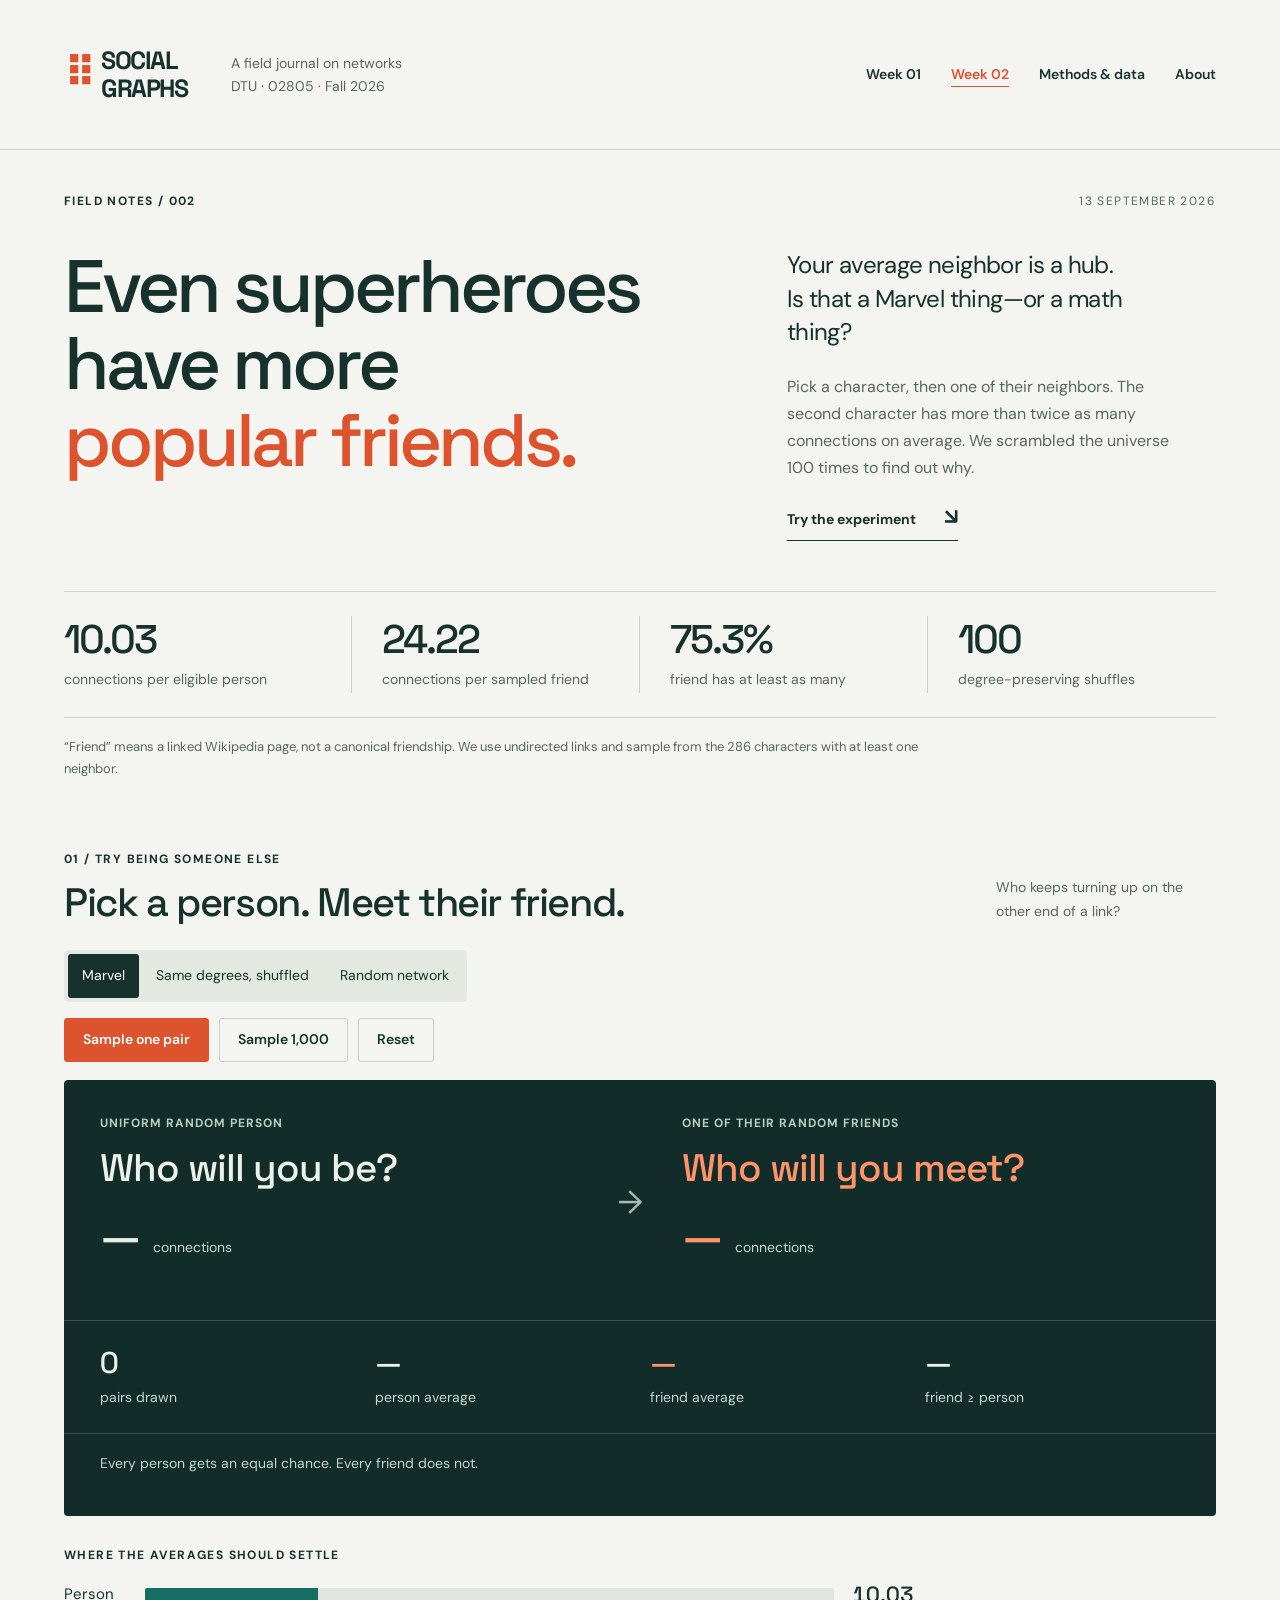
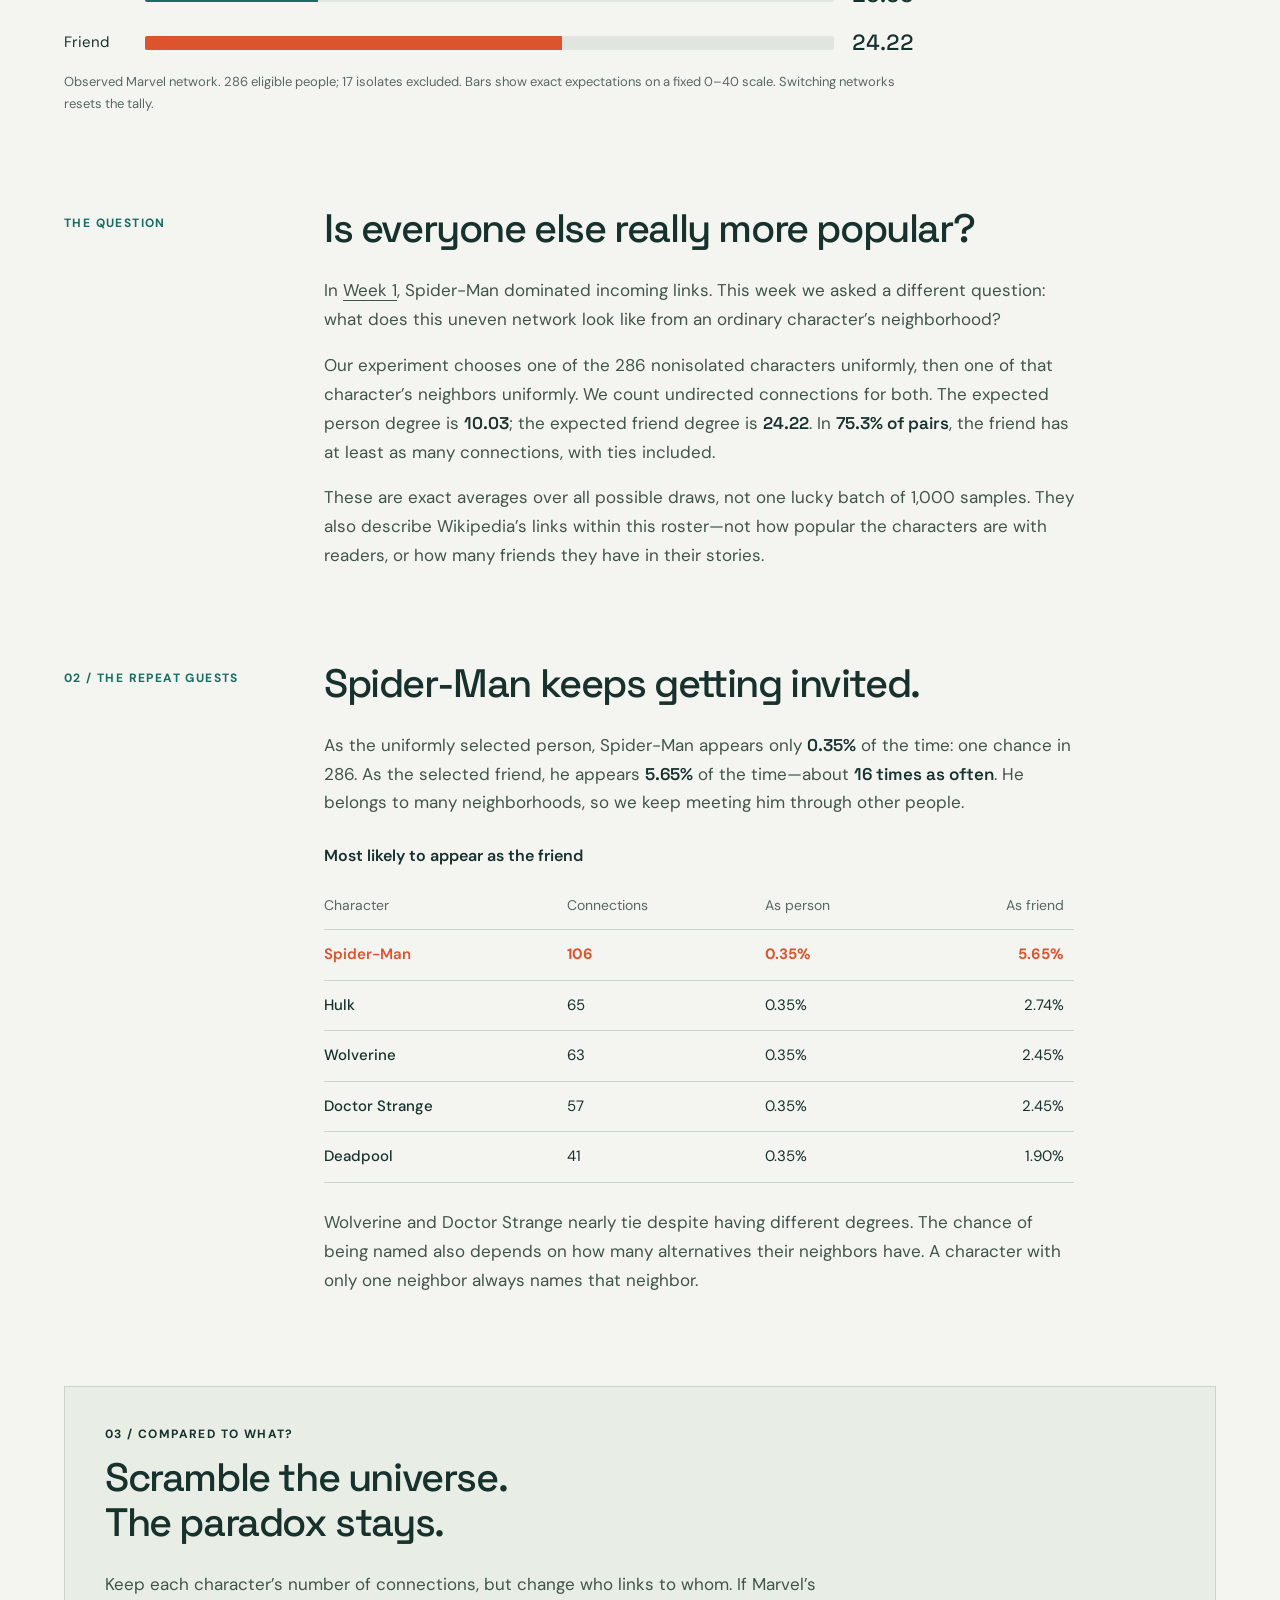
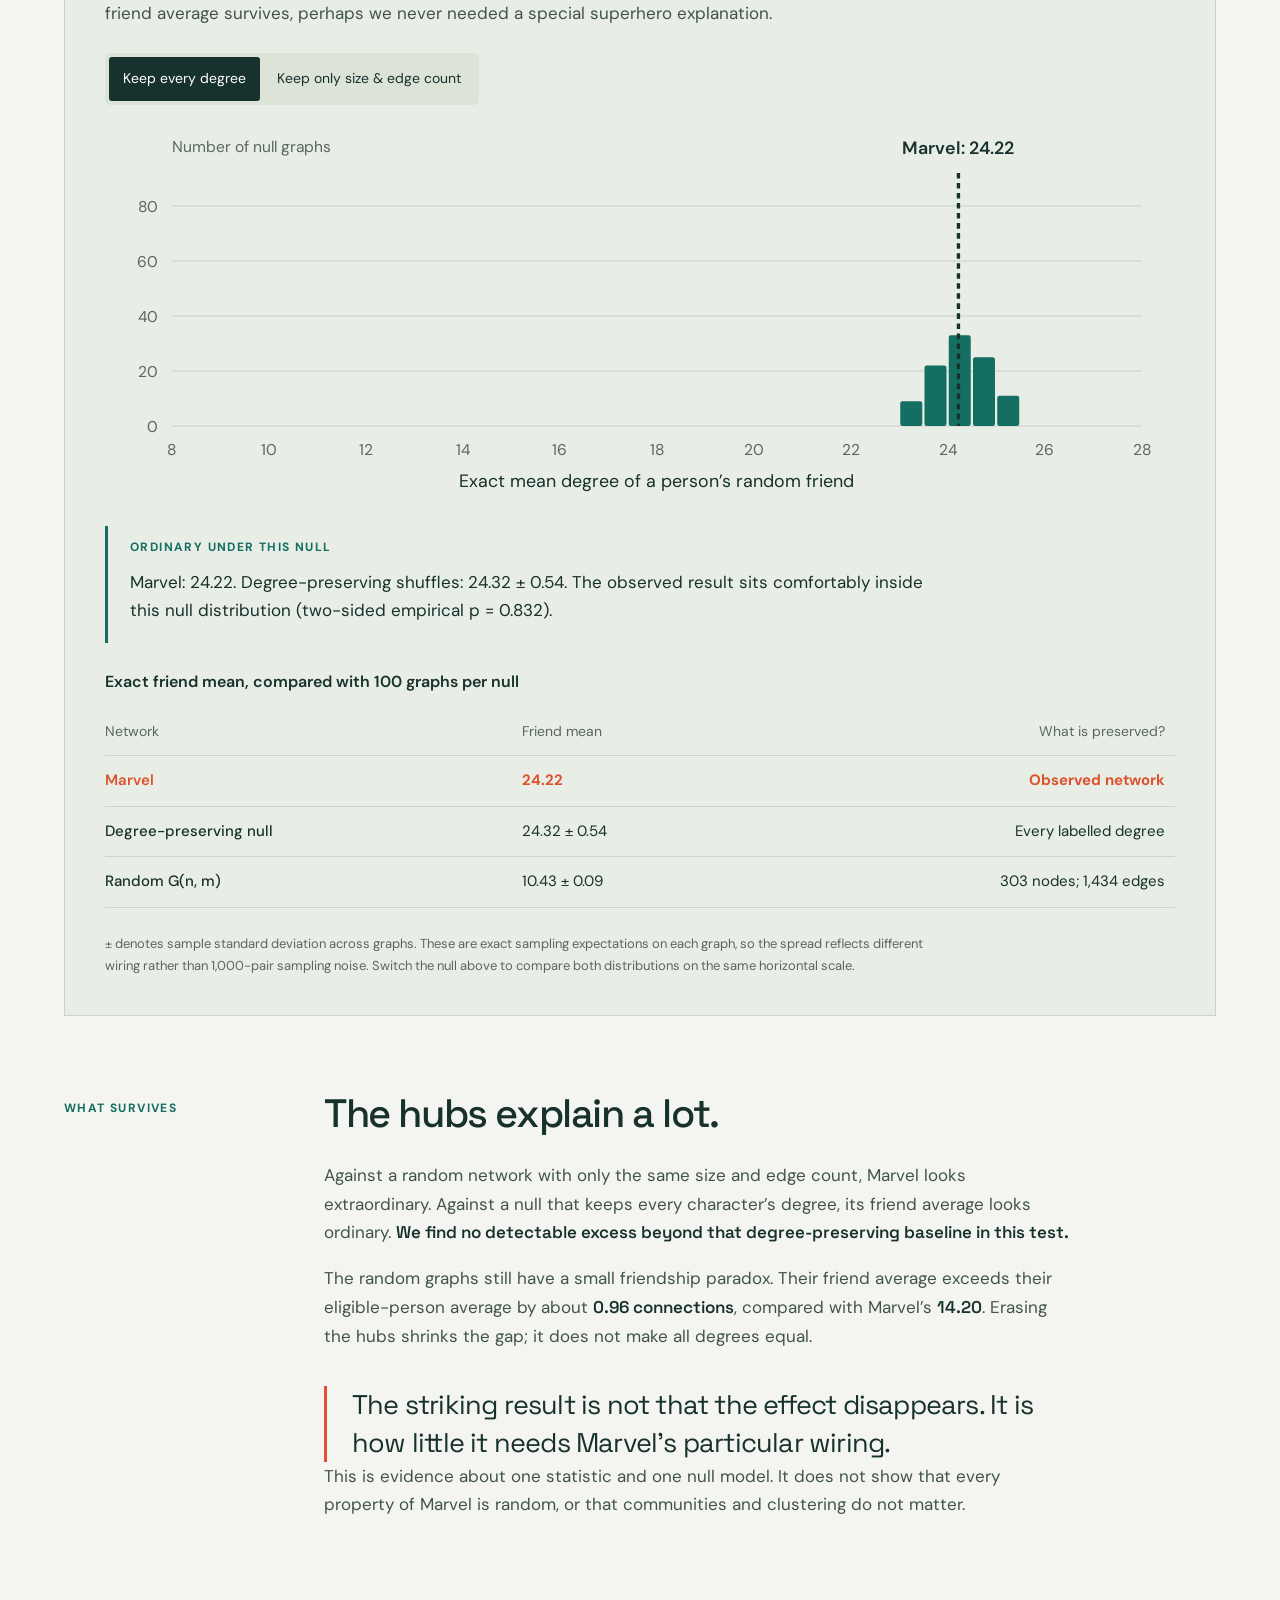
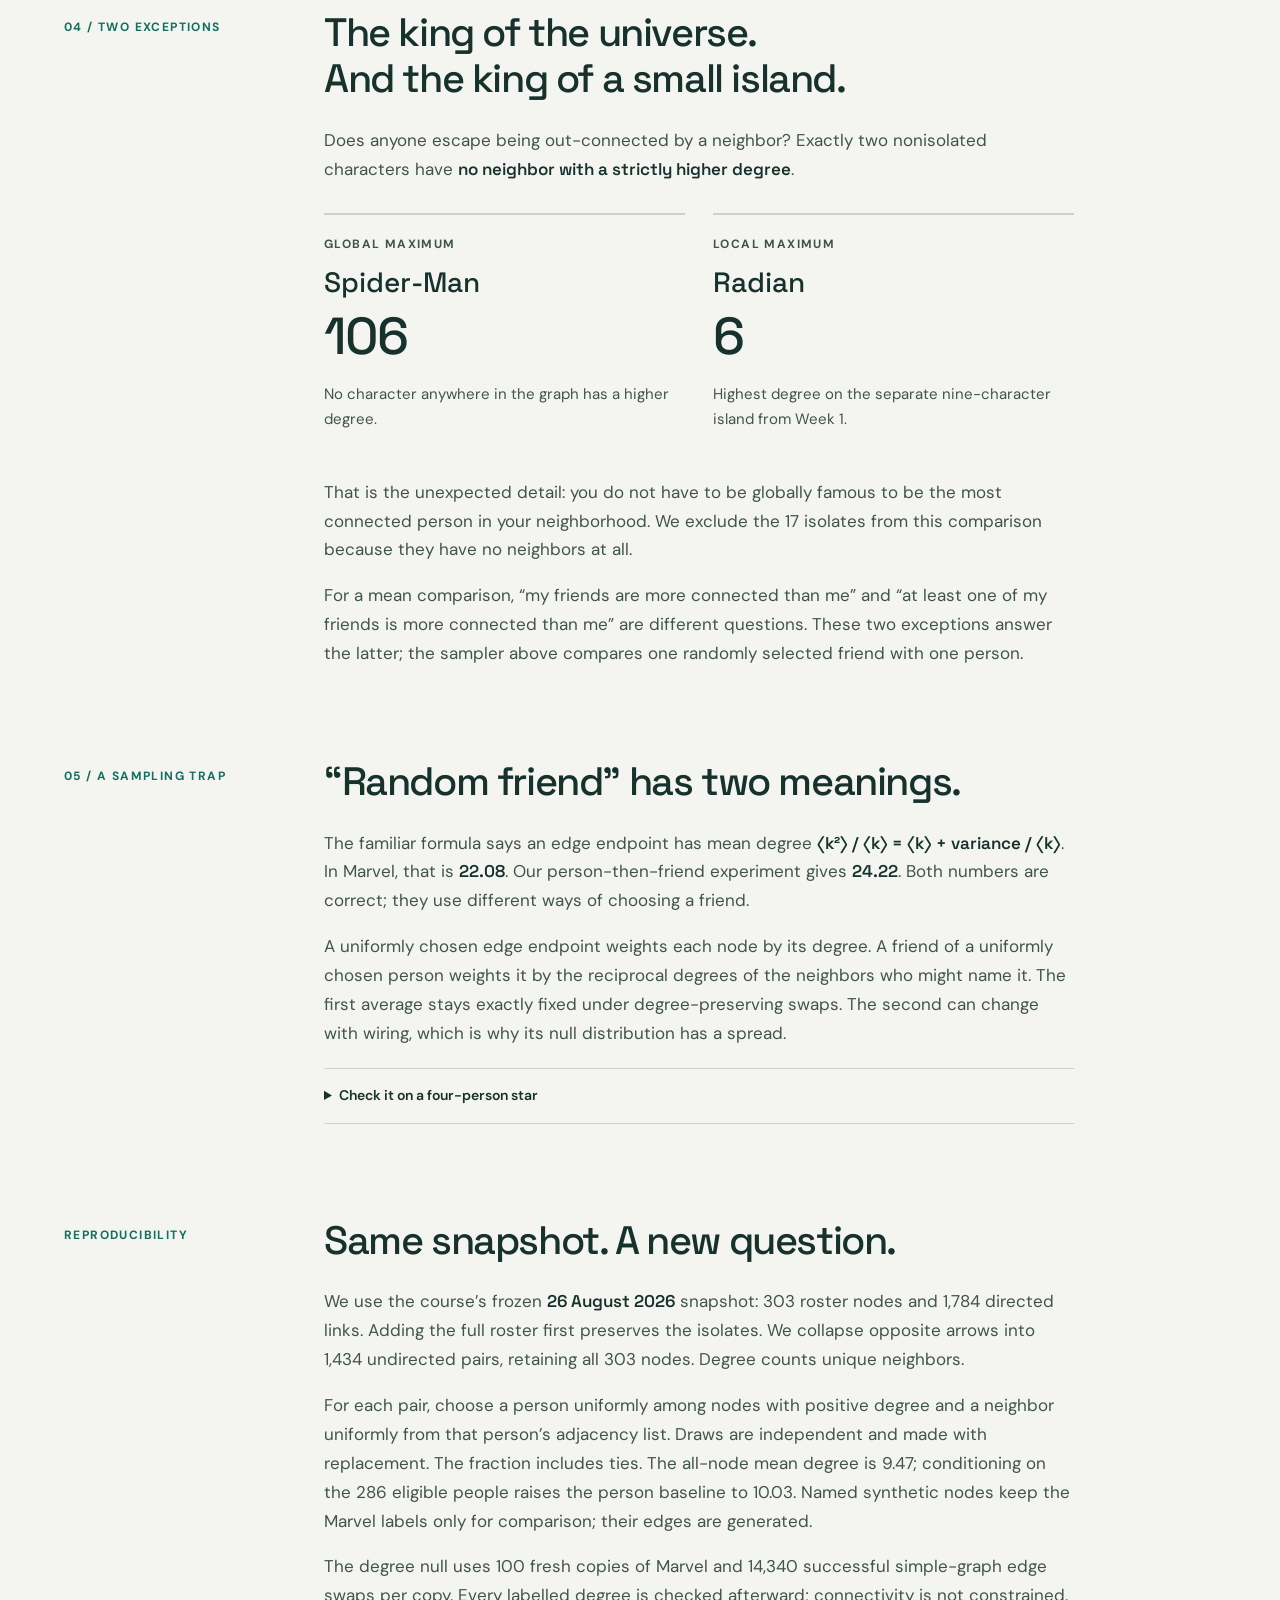
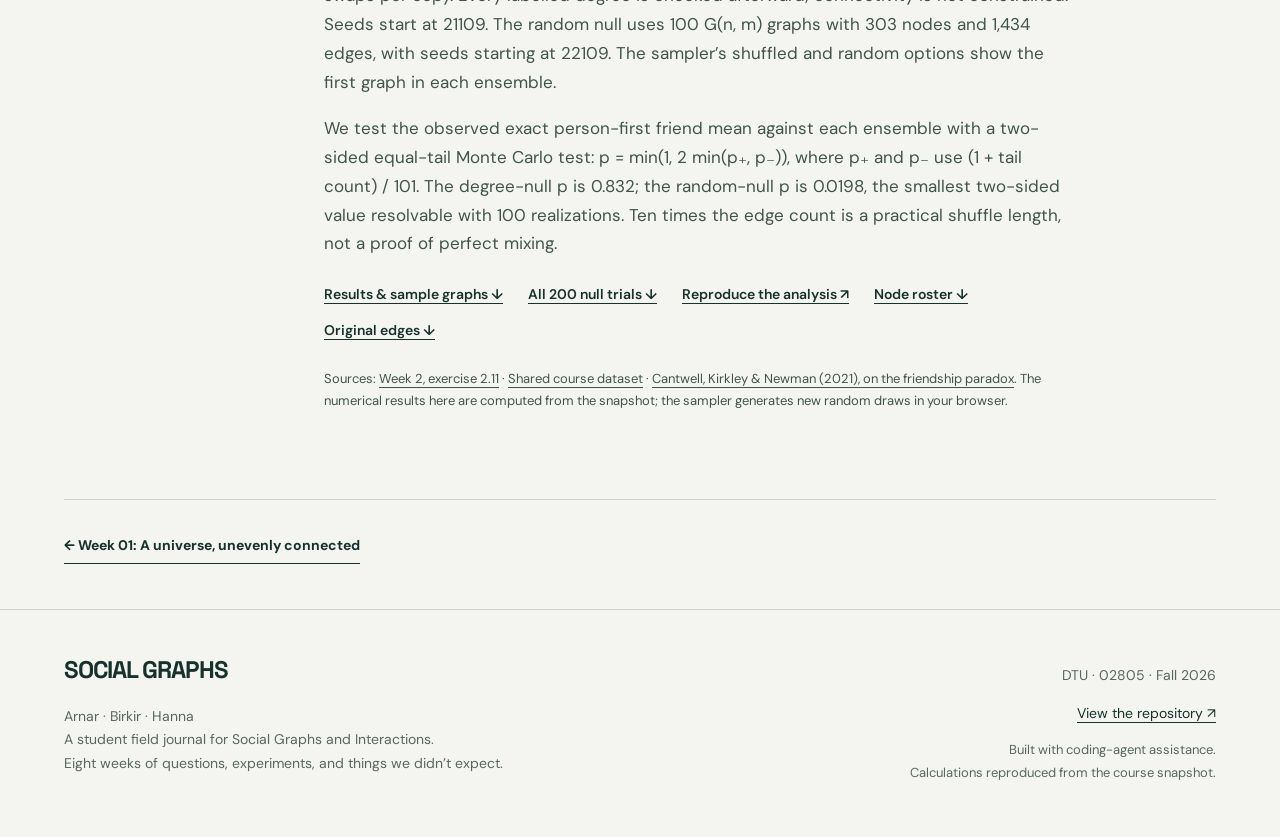
==== site/weeks/week2.html @ 19d0387f "add week 2" ====
<!doctype html>
<html lang="en">
<head>
  <meta charset="utf-8">
  <meta name="viewport" content="width=device-width,initial-scale=1">
  <meta name="theme-color" content="#122c29">
  <meta name="description" content="Even superheroes have more popular friends. A Marvel network experiment on the friendship paradox, the hubs behind it, and what survives 100 degree-preserving shuffles.">
  <title>Even superheroes have more popular friends — Social Graphs, Week 2</title>
  <link rel="icon" href="../assets/favicon.svg" type="image/svg+xml">
  <link rel="stylesheet" href="../style.css">
  <link rel="stylesheet" href="../week2.css">
  <script src="../week2-core.js" defer></script>
  <script src="../week2.js" defer></script>
</head>
<body class="week2">
<a class="skip" href="#post">Skip to article</a>
<header class="masthead">
  <a class="wordmark" href="../" aria-label="Social Graphs home"><span class="brand-icon" aria-hidden="true">⠿</span> SOCIAL<br><span class="wordmark-bottom">GRAPHS</span></a>
  <div class="masthead-caption">A field journal on networks<br>DTU · 02805 · Fall 2026</div>
  <nav aria-label="Main navigation"><a href="../#post">Week 01</a><a href="week2.html" aria-current="page">Week 02</a><a href="#methods">Methods & data</a><a href="#about">About</a></nav>
</header>
<main id="post">
  <section class="intro">
    <div class="eyebrow">FIELD NOTES / 002 <span>13 SEPTEMBER 2026</span></div>
    <div class="intro-grid">
      <h1>Even superheroes<br>have more<br><em>popular friends.</em></h1>
      <div class="intro-copy"><p class="lede">Your average neighbor is a hub.<br>Is that a Marvel thing—or a math thing?</p><p>Pick a character, then one of their neighbors. The second character has more than twice as many connections on average. We scrambled the universe 100 times to find out why.</p><a class="text-link" href="#experiment">Try the experiment <span aria-hidden="true">↘</span></a></div>
    </div>
    <div class="metrics" aria-label="Exact expectations on the observed network">
      <div><strong>10.03</strong><span>connections per eligible person</span></div><div><strong>24.22</strong><span>connections per sampled friend</span></div><div><strong>75.3%</strong><span>friend has at least as many</span></div><div><strong>100</strong><span>degree-preserving shuffles</span></div>
    </div>
    <p class="small">“Friend” means a linked Wikipedia page, not a canonical friendship. We use undirected links and sample from the 286 characters with at least one neighbor.</p>
  </section>

  <section id="experiment" class="network-section">
    <div class="section-top"><div><p class="eyebrow">01 / TRY BEING SOMEONE ELSE</p><h2>Pick a person. Meet their friend.</h2></div><p>Who keeps turning up on the other end of a link?</p></div>
    <div class="map-toolbar">
      <div class="segmented" role="group" aria-label="Network to sample"><button data-model="real" aria-pressed="true" disabled>Marvel</button><button data-model="shuffle" aria-pressed="false" disabled>Same degrees, shuffled</button><button data-model="random" aria-pressed="false" disabled>Random network</button></div>
      <div class="sample-actions"><button id="sample-one" class="primary-button" disabled>Sample one pair</button><button id="sample-many" class="plain-button" disabled>Sample 1,000</button><button id="reset-samples" class="plain-button" disabled>Reset</button></div>
    </div>
    <div class="sampling-stage">
      <div class="pair-display" aria-live="polite" aria-atomic="true">
        <div class="pair-person"><p class="eyebrow">UNIFORM RANDOM PERSON</p><h3 id="person-name">Who will you be?</h3><p><strong id="person-degree">—</strong><span>connections</span></p></div>
        <span class="pair-link" aria-hidden="true">→</span>
        <div class="pair-friend"><p class="eyebrow">ONE OF THEIR RANDOM FRIENDS</p><h3 id="friend-name">Who will you meet?</h3><p><strong id="friend-degree">—</strong><span>connections</span></p></div>
      </div>
      <div class="sample-tally" aria-live="polite" aria-atomic="true"><div><strong id="sample-count">0</strong><span>pairs drawn</span></div><div><strong id="sample-person">—</strong><span>person average</span></div><div><strong id="sample-friend">—</strong><span>friend average</span></div><div><strong id="sample-fraction">—</strong><span>friend ≥ person</span></div></div>
      <p id="sample-verdict" class="sample-verdict">Every person gets an equal chance. Every friend does not.</p>
    </div>
    <div class="expected-comparison"><p class="eyebrow">WHERE THE AVERAGES SHOULD SETTLE</p><div class="mean-row"><span>Person</span><div class="mean-track"><div id="person-bar" style="width:25.07%"></div></div><strong id="expected-person">10.03</strong></div><div class="mean-row friend-row"><span>Friend</span><div class="mean-track"><div id="friend-bar" style="width:60.56%"></div></div><strong id="expected-friend">24.22</strong></div><p class="figure-caption" id="model-note">Exact expectations for Marvel. Seventeen isolated pages cannot supply a friend, so they are excluded from person draws. Samples fluctuate around these values.</p></div>
    <p id="week2-error" role="alert" hidden></p>
    <noscript><p>The sampler needs JavaScript. All exact results, the null comparison, and downloadable data remain available in the article below.</p></noscript>
  </section>

  <article class="story">
    <section class="story-section"><div class="margin-label">THE QUESTION</div><div class="story-body"><h2>Is everyone else really more popular?</h2><p>In <a href="../">Week 1</a>, Spider-Man dominated incoming links. This week we asked a different question: what does this uneven network look like from an ordinary character’s neighborhood?</p><p>Our experiment chooses one of the 286 nonisolated characters uniformly, then one of that character’s neighbors uniformly. We count undirected connections for both. The expected person degree is <strong>10.03</strong>; the expected friend degree is <strong>24.22</strong>. In <strong>75.3% of pairs</strong>, the friend has at least as many connections, with ties included.</p><p>These are exact averages over all possible draws, not one lucky batch of 1,000 samples. They also describe Wikipedia’s links within this roster—not how popular the characters are with readers, or how many friends they have in their stories.</p></div></section>

    <section class="story-section"><div class="margin-label">02 / THE REPEAT GUESTS</div><div class="story-body"><h2>Spider-Man keeps getting invited.</h2><p>As the uniformly selected person, Spider-Man appears only <strong>0.35%</strong> of the time: one chance in 286. As the selected friend, he appears <strong>5.65%</strong> of the time—about <strong>16 times as often</strong>. He belongs to many neighborhoods, so we keep meeting him through other people.</p>
      <div class="table-wrap"><table><caption>Most likely to appear as the friend</caption><thead><tr><th scope="col">Character</th><th scope="col">Connections</th><th scope="col">As person</th><th scope="col">As friend</th></tr></thead><tbody><tr><th scope="row">Spider-Man</th><td>106</td><td>0.35%</td><td>5.65%</td></tr><tr><th scope="row">Hulk</th><td>65</td><td>0.35%</td><td>2.74%</td></tr><tr><th scope="row">Wolverine</th><td>63</td><td>0.35%</td><td>2.45%</td></tr><tr><th scope="row">Doctor Strange</th><td>57</td><td>0.35%</td><td>2.45%</td></tr><tr><th scope="row">Deadpool</th><td>41</td><td>0.35%</td><td>1.90%</td></tr></tbody></table></div>
      <p>Wolverine and Doctor Strange nearly tie despite having different degrees. The chance of being named also depends on how many alternatives their neighbors have. A character with only one neighbor always names that neighbor.</p>
    </div></section>

    <section class="null-section" id="null-test"><div class="section-top"><div><p class="eyebrow">03 / COMPARED TO WHAT?</p><h2>Scramble the universe.<br>The paradox stays.</h2></div></div><p class="null-intro">Keep each character’s number of connections, but change who links to whom. If Marvel’s friend average survives, perhaps we never needed a special superhero explanation.</p>
      <div class="null-controls segmented" role="group" aria-label="Null distribution"><button data-null="shuffle" aria-pressed="true" disabled>Keep every degree</button><button data-null="random" aria-pressed="false" disabled>Keep only size & edge count</button></div>
      <div id="null-chart" class="null-chart" role="img" aria-label="The exact Marvel friend mean is 24.22. One hundred degree-preserving shuffles have mean 24.32 and standard deviation 0.54; random graphs have mean 10.43 and standard deviation 0.09."></div>
      <div class="null-result" aria-live="polite"><p class="eyebrow" id="null-kicker">ORDINARY UNDER THIS NULL</p><p id="null-reading">Marvel: <strong>24.22</strong>. Degree-preserving shuffles: <strong>24.32 ± 0.54</strong>. The observed result sits comfortably inside the null distribution (two-sided empirical p = <strong>0.832</strong>).</p></div>
      <div class="table-wrap"><table><caption>Exact friend mean, compared with 100 graphs per null</caption><thead><tr><th scope="col">Network</th><th scope="col">Friend mean</th><th scope="col">What is preserved?</th></tr></thead><tbody><tr><th scope="row">Marvel</th><td>24.22</td><td>Observed network</td></tr><tr><th scope="row">Degree-preserving null</th><td>24.32 ± 0.54</td><td>Every labelled degree</td></tr><tr><th scope="row">Random G(n, m)</th><td>10.43 ± 0.09</td><td>303 nodes; 1,434 edges</td></tr></tbody></table></div><p class="figure-caption">± denotes sample standard deviation across graphs. These are exact sampling expectations on each graph, so the spread reflects different wiring rather than 1,000-pair sampling noise. Switch the null above to compare both distributions on the same horizontal scale.</p>
    </section>

    <section class="story-section"><div class="margin-label">WHAT SURVIVES</div><div class="story-body"><h2>The hubs explain a lot.</h2><p>Against a random network with only the same size and edge count, Marvel looks extraordinary. Against a null that keeps every character’s degree, its friend average looks ordinary. <strong>We find no detectable excess beyond that degree-preserving baseline in this test.</strong></p><p>The random graphs still have a small friendship paradox. Their friend average exceeds their eligible-person average by about <strong>0.96 connections</strong>, compared with Marvel’s <strong>14.20</strong>. Erasing the hubs shrinks the gap; it does not make all degrees equal.</p><blockquote>The striking result is not that the effect disappears. It is how little it needs Marvel’s particular wiring.</blockquote><p>This is evidence about one statistic and one null model. It does not show that every property of Marvel is random, or that communities and clustering do not matter.</p></div></section>

    <section class="story-section"><div class="margin-label">04 / TWO EXCEPTIONS</div><div class="story-body"><h2>The king of the universe.<br>And the king of a small island.</h2><p>Does anyone escape being out-connected by a neighbor? Exactly two nonisolated characters have <strong>no neighbor with a strictly higher degree</strong>.</p><div class="exceptions"><div><p class="eyebrow">GLOBAL MAXIMUM</p><h3>Spider-Man</h3><strong>106</strong><p>No character anywhere in the graph has a higher degree.</p></div><div><p class="eyebrow">LOCAL MAXIMUM</p><h3>Radian</h3><strong>6</strong><p>Highest degree on the separate nine-character island from Week 1.</p></div></div><p>That is the unexpected detail: you do not have to be globally famous to be the most connected person in your neighborhood. We exclude the 17 isolates from this comparison because they have no neighbors at all.</p><p>For a mean comparison, “my friends are more connected than me” and “at least one of my friends is more connected than me” are different questions. These two exceptions answer the latter; the sampler above compares one randomly selected friend with one person.</p></div></section>

    <section class="story-section"><div class="margin-label">05 / A SAMPLING TRAP</div><div class="story-body"><h2>“Random friend” has two meanings.</h2><p>The familiar formula says an edge endpoint has mean degree <strong>⟨k²⟩ / ⟨k⟩ = ⟨k⟩ + variance / ⟨k⟩</strong>. In Marvel, that is <strong>22.08</strong>. Our person-then-friend experiment gives <strong>24.22</strong>. Both numbers are correct; they use different ways of choosing a friend.</p><p>A uniformly chosen edge endpoint weights each node by its degree. A friend of a uniformly chosen person weights it by the reciprocal degrees of the neighbors who might name it. The first average stays exactly fixed under degree-preserving swaps. The second can change with wiring, which is why its null distribution has a spread.</p><details><summary>Check it on a four-person star</summary><p>One person knows the other three; the three leaves each know only the center. The ordinary person mean is (3 + 1 + 1 + 1) / 4 = <strong>1.5</strong>. A random edge endpoint has mean degree <strong>2</strong>. A random person’s friend has mean (1 + 3 + 3 + 3) / 4 = <strong>2.5</strong>.</p><p>For an eligible person i with degree kᵢ, the friend mean is the average of (1 / kᵢ) ∑ⱼ∼ᵢ kⱼ over eligible people. This is not generally the same as the edge-endpoint formula. The sampler uses the former throughout.</p></details></div></section>

    <section class="story-section" id="methods"><div class="margin-label">REPRODUCIBILITY</div><div class="story-body"><h2>Same snapshot. A new question.</h2><p>We use the course’s frozen <strong>26 August 2026</strong> snapshot: 303 roster nodes and 1,784 directed links. Adding the full roster first preserves the isolates. We collapse opposite arrows into 1,434 undirected pairs, retaining all 303 nodes. Degree counts unique neighbors.</p><p>For each pair, choose a person uniformly among nodes with positive degree and a neighbor uniformly from that person’s adjacency list. Draws are independent and made with replacement. The fraction includes ties. The all-node mean degree is 9.47; conditioning on the 286 eligible people raises the person baseline to 10.03. Named synthetic nodes keep the Marvel labels only for comparison; their edges are generated.</p><p>The degree null uses 100 fresh copies of Marvel and 14,340 successful simple-graph edge swaps per copy. Every labelled degree is checked afterward; connectivity is not constrained. Seeds start at 21109. The random null uses 100 G(n, m) graphs with 303 nodes and 1,434 edges, with seeds starting at 22109. The sampler’s shuffled and random options show the first graph in each ensemble.</p><p>We test the observed exact person-first friend mean against each ensemble with a two-sided equal-tail Monte Carlo test: p = min(1, 2 min(p₊, p₋)), where p₊ and p₋ use (1 + tail count) / 101. The degree-null p is 0.832; the random-null p is 0.0198, the smallest two-sided value resolvable with 100 realizations. Ten times the edge count is a practical shuffle length, not a proof of perfect mixing.</p><div class="resource-links"><a href="../data/week2.json" download>Results & sample graphs ↓</a><a href="../data/week2-null-trials.csv" download>All 200 null trials ↓</a><a href="https://github.com/birkir-freyr/social-graphs/blob/main/analysis/build_week2.py">Reproduce the analysis ↗</a><a href="../data/week1_nodes.tsv" download>Node roster ↓</a><a href="../data/week1_edges.tsv" download>Original edges ↓</a></div><p class="small">Sources: <a href="https://sunelehmann.com/socialgraphs2026-web/weeks/week2.html#go-nuts">Week 2, exercise 2.11</a> · <a href="https://sunelehmann.com/socialgraphs2026-web/data/">Shared course dataset</a> · <a href="https://academic.oup.com/comnet/article/9/2/cnab011/6287259">Cantwell, Kirkley & Newman (2021), on the friendship paradox</a>. The numerical results here are computed from the snapshot; the sampler generates new random draws in your browser.</p></div></section>
  </article>
  <div class="post-pagination"><a class="text-link" href="../">← Week 01: A universe, unevenly connected</a></div>
</main>
<footer id="about"><div><a class="footer-brand" href="../">SOCIAL GRAPHS</a><p>Arnar · Birkir · Hanna<br>A student field journal for Social Graphs and Interactions.<br>Eight weeks of questions, experiments, and things we didn’t expect.</p></div><div><p>DTU · 02805 · Fall 2026</p><a href="https://github.com/birkir-freyr/social-graphs">View the repository ↗</a><p class="small">Built with coding-agent assistance.<br>Calculations reproduced from the course snapshot.</p></div></footer>
</body>
</html>
---- site/style.css ----
@import url('https://fonts.googleapis.com/css2?family=DM+Sans:wght@400;500;600;700&family=Space+Grotesk:wght@400;500;600;700&display=swap');
:root{--paper:#f4f5f1;--ink:#17312d;--muted:#596761;--line:#cbd2c9;--accent:#dc532e;--green:#146e61;--panel:#122c29}
*{box-sizing:border-box}html{scroll-behavior:smooth;scroll-padding-top:24px}body{margin:0;background:var(--paper);color:var(--ink);font-family:"DM Sans",system-ui,sans-serif;font-size:17px;line-height:1.7}a{color:inherit;text-underline-offset:4px}button,select,input{font:inherit}button,a,input,select,summary{-webkit-tap-highlight-color:transparent}button:focus-visible,a:focus-visible,input:focus-visible,select:focus-visible,summary:focus-visible{outline:3px solid var(--accent);outline-offset:4px}button,summary{cursor:pointer}button{min-height:44px}h1,h2,h3,strong,.wordmark,.footer-brand{font-family:"Space Grotesk",system-ui,sans-serif}h1,h2,h3,p{margin-top:0}h2{font-size:clamp(28px,3.1vw,42px);line-height:1.15;letter-spacing:-1.4px;font-weight:500;margin-bottom:24px}h3{font-weight:500;line-height:1.25}main,.masthead,footer{max-width:1440px;margin:auto;padding-inline:64px}.masthead{min-height:150px;display:flex;align-items:center;border-bottom:1px solid var(--line);gap:44px}.wordmark{text-decoration:none;position:relative;font-size:25px;line-height:1;letter-spacing:-1.5px;font-weight:700;padding-left:37px}.wordmark-bottom{display:inline-block;margin-top:3px}.brand-icon{position:absolute;left:0;top:4px;color:var(--accent);font-size:42px;line-height:1}.masthead-caption{font-size:14px;line-height:1.6;color:var(--muted)}nav{margin-left:auto;display:flex;gap:30px;font-size:14px;font-weight:600}nav a{text-decoration:none}nav a:hover{color:var(--accent)}.eyebrow,.margin-label{font-size:12px;font-weight:700;letter-spacing:1.4px;line-height:1.5}.intro{padding-top:42px}.intro>.eyebrow{display:flex;align-items:center;gap:10px}.intro>.eyebrow>span:last-child{margin-left:auto;color:var(--muted);font-weight:400}.status-dot{width:7px;height:7px;background:var(--accent);border-radius:50%}.intro-grid{display:grid;grid-template-columns:1.3fr 1fr;gap:65px;padding:38px 0 45px}h1{font-size:clamp(55px,7.5vw,102px);line-height:.96;letter-spacing:-6px;font-weight:500;margin:0}h1 em{font-style:normal;color:var(--accent)}.intro-copy{align-self:end;max-width:400px;padding-bottom:5px}.lede{font-size:24px;line-height:1.4;letter-spacing:-.6px}.intro-copy>p:not(.lede){color:var(--muted);font-size:16px}.text-link{display:inline-block;font-size:14px;font-weight:700;text-decoration:none;border-bottom:1px solid currentColor;padding-bottom:5px}.text-link span{margin-left:25px;font-size:22px}.metrics{display:grid;grid-template-columns:repeat(4,1fr);border-block:1px solid var(--line);padding:24px 0}.metrics>div{border-right:1px solid var(--line);padding-left:30px}.metrics>div:first-child{padding-left:0}.metrics>div:last-child{border:0}.metrics strong{font-size:40px;font-weight:500;line-height:1.2;display:block;letter-spacing:-2px}.metrics span{font-size:14px;color:var(--muted)}
.network-section{padding-top:70px}.section-top{display:flex;justify-content:space-between;align-items:flex-end;gap:30px;margin-bottom:24px}.section-top h2{margin-bottom:0}.section-top>p{font-size:14px;max-width:220px;color:var(--muted);margin-bottom:2px}.map-toolbar{display:flex;justify-content:space-between;align-items:center;gap:20px;margin-bottom:18px}.segmented{display:flex;flex-wrap:wrap;gap:3px;padding:4px;background:#e3e8e0;border-radius:5px}.segmented button{padding:7px 14px;font-size:14px;border:0;background:transparent;border-radius:3px;color:var(--ink)}.segmented button[aria-pressed=true]{background:var(--ink);color:white}.segmented button span{opacity:.7;margin-left:8px;font-size:12px}.search-wrap{display:flex;gap:12px;align-items:center;font-size:14px}.search-wrap select{padding:10px;border:1px solid var(--line);max-width:230px;background:var(--paper);border-radius:3px;font-size:14px}.map-layout{display:grid;grid-template-columns:minmax(0,1fr) 280px;background:var(--panel);border-radius:4px;overflow:hidden;color:#edf2e8}.canvas-wrap{position:relative;min-height:500px}canvas{width:100%;height:500px;display:block;cursor:crosshair}.map-legend{position:absolute;left:22px;bottom:42px;font-size:12px;display:flex;gap:9px;align-items:center;color:#c5d7cf;pointer-events:none}.legend-dot{display:inline-block;width:7px;height:7px;background:#96bbae;border-radius:50%}.legend-dot.accent{background:#fa784d;margin-left:7px}.legend-line{width:16px;border-top:1px solid #96bbae;margin-left:7px}.map-note{position:absolute;left:22px;bottom:6px;font-size:12px;color:#a4bdb2;pointer-events:none}.node-panel{border-left:1px solid #39524a;padding:32px 25px}.node-panel .eyebrow{color:#acc5b9;font-size:11px}.node-panel h3{font-size:29px;letter-spacing:-1px;margin-bottom:16px;overflow-wrap:anywhere}.node-panel>p:not(.eyebrow){font-size:14px;color:#b9cdc2}.node-stats{margin:28px 0}.node-stats>div{display:flex;justify-content:space-between;border-bottom:1px solid #39524a;padding:10px 0}.node-stats dt{font-size:14px;color:#b9cdc2}.node-stats dd{font-family:"Space Grotesk",sans-serif;font-size:23px;line-height:1.3;margin:0}.node-panel .text-link{font-size:13px}.node-panel .small{margin-top:25px;line-height:1.7}.story{padding-top:78px}.story-section{display:grid;grid-template-columns:220px minmax(0,750px);gap:40px;margin:0 auto 74px}.margin-label{padding-top:8px;color:var(--green)}.story-body p{color:#41544a}.story-body strong{color:var(--ink);font-weight:600}.leaderboards{display:grid;grid-template-columns:1fr 1fr;gap:30px;margin:36px 0 18px}.leaderboards h3{font-size:20px}.leaderboards h3 span{display:block;color:var(--muted);font-family:"DM Sans",sans-serif;font-size:13px;margin-top:6px}table{width:100%;border-collapse:collapse;font-size:14px;text-align:left}th{font-weight:400;color:var(--muted);font-size:12px}td,th{border-bottom:1px solid var(--line);padding:10px 0}td:last-child,th:last-child{text-align:right}tbody tr:first-child td{color:var(--accent);font-weight:700}.small{font-size:13px;color:var(--muted)}.distribution-section{padding:35px 40px;background:#e8ede5;border:1px solid var(--line);margin-bottom:75px}.chart-controls{display:flex;gap:18px;align-items:center;flex-wrap:wrap}.checkbox{display:flex;gap:9px;align-items:center;font-size:14px}.checkbox input{accent-color:var(--accent);width:17px;height:17px}.degree-chart svg{width:100%;height:auto;display:block}.figure-caption{font-size:13px;color:var(--muted);max-width:850px;line-height:1.7}.chart-reading{font-size:17px;max-width:850px}.distribution-section details{font-size:14px;margin-bottom:25px}details{border-block:1px solid var(--line);padding:15px 0;margin:20px 0}summary{font-size:14px;font-weight:600}details p{margin:16px 0 0}.experiment{display:flex;align-items:center;gap:40px;border-block:1px solid var(--line);padding:25px 0;margin:30px 0}.experiment strong{display:block;font-size:50px;line-height:1.2;font-weight:500;letter-spacing:-2px}.experiment small{font-size:34px;color:var(--accent)}.experiment div>span{font-size:13px;color:var(--muted)}.experiment-arrow{font-size:34px;color:var(--accent)}blockquote{margin:35px 0 0;padding-left:25px;border-left:3px solid var(--accent);font-size:27px;line-height:1.4;font-family:"Space Grotesk",sans-serif;letter-spacing:-.8px}.resource-links{display:flex;flex-wrap:wrap;gap:12px 25px;margin:25px 0;font-size:14px;font-weight:600}footer{border-top:1px solid var(--line);padding-block:40px;display:flex;justify-content:space-between;gap:30px;font-size:14px}footer>div:last-child{text-align:right}.footer-brand{font-size:24px;font-weight:700;letter-spacing:-1px;text-decoration:none}footer p{margin-top:14px;color:var(--muted)}.skip{position:absolute;left:20px;top:-100px;background:var(--paper);padding:12px;z-index:10}.skip:focus{top:10px}.sr-only{position:absolute;width:1px;height:1px;padding:0;margin:-1px;overflow:hidden;clip:rect(0,0,0,0);white-space:nowrap;border:0}img{max-width:100%;height:auto}
@media(min-width:1500px){h1{font-size:106px}}
@media(max-width:1100px){main,.masthead,footer{padding-inline:32px}.intro-grid{gap:35px}h1{letter-spacing:-4px}.masthead-caption{display:none}.story-section{grid-template-columns:145px minmax(0,1fr);gap:30px}.map-toolbar{flex-wrap:wrap}.map-layout{grid-template-columns:minmax(0,1fr) 240px}.node-panel{padding:25px 18px}.map-legend{flex-wrap:wrap;max-width:300px}.distribution-section{padding-inline:25px}}
@media(max-width:700px){body{font-size:16px}main,.masthead,footer{padding-inline:20px}.masthead{min-height:105px;gap:10px}.wordmark{font-size:21px;padding-left:28px}.brand-icon{font-size:32px}nav{gap:15px;font-size:12px}nav a[href="#methods"]{display:none}.intro{padding-top:26px}.intro>.eyebrow{font-size:10px;letter-spacing:1px}.intro-grid{grid-template-columns:1fr;padding-top:30px;gap:30px}h1{font-size:clamp(55px,12vw,82px);letter-spacing:-3.5px}.intro-copy{max-width:none}.lede{font-size:21px}.intro-copy .text-link{margin-top:3px}.metrics{grid-template-columns:1fr 1fr;gap:22px 0;padding:22px 0}.metrics>div:nth-child(3){padding-left:0}.metrics>div:nth-child(2){border:0}.metrics strong{font-size:35px}.metrics span{font-size:12px}.section-top{display:block}.section-top>p{margin-top:15px;max-width:none}.network-section{padding-top:44px}h2{font-size:30px;letter-spacing:-1px}.segmented button{padding:7px 10px;font-size:12px}.segmented button span{margin-left:4px}.search-wrap{width:100%;justify-content:space-between}.search-wrap select{max-width:210px}.map-layout{grid-template-columns:1fr}.canvas-wrap,canvas{height:410px;min-height:410px}.map-legend{font-size:10px;left:15px;max-width:100%}.map-note{font-size:10px;left:15px}.node-panel{border-left:0;border-top:1px solid #39524a;padding:22px}.node-stats{display:flex;gap:25px;margin:15px 0}.node-stats>div{display:block;border:0}.node-stats dt{font-size:12px}.node-panel .small{margin-bottom:0}.story{padding-top:45px}.story-section{display:block;margin-bottom:45px}.margin-label{margin-bottom:14px}.leaderboards{gap:20px}table{font-size:12px}.leaderboards h3{font-size:17px}.distribution-section{margin-inline:-20px;padding:28px 20px;margin-bottom:45px;border-inline:0}.chart-controls{gap:10px}.degree-chart{margin-inline:-15px}.figure-caption{font-size:12px}.experiment{gap:20px}.experiment strong{font-size:40px}.experiment small{font-size:26px}.experiment div>span{font-size:11px}blockquote{font-size:23px}footer{display:block;padding-top:30px}footer>div:last-child{text-align:left;margin-top:25px}}
@media(prefers-reduced-motion:reduce){html{scroll-behavior:auto}}


nav a[aria-current=page]{color:var(--accent)}.next-post{border-top:1px solid var(--line);padding:35px 0 45px}.next-post p:not(.eyebrow){color:var(--muted)}
---- site/week2.css ----
.week2 h1{font-size:clamp(48px,5.8vw,80px);letter-spacing:-4px;line-height:1.04}
.week2 .intro-grid{grid-template-columns:1.6fr 1fr;gap:36px}
.week2 .intro>.eyebrow>span:last-child{margin-left:auto}
.week2 .intro>.small{margin-block:18px 0;max-width:900px}
nav a[aria-current=page]{color:var(--accent);text-decoration:underline;text-underline-offset:7px}
.week2 .map-toolbar{flex-direction:column;align-items:flex-start;gap:16px}
.sample-actions{display:flex;gap:10px;flex-wrap:wrap}
.primary-button,.plain-button{border:1px solid var(--line);border-radius:3px;padding:9px 18px;font-size:14px;font-weight:600;background:transparent;color:var(--ink)}
.primary-button{background:var(--accent);border-color:var(--accent);color:white}
.plain-button:hover{background:#e3e8e0}.primary-button:hover{background:#be4324}
button:disabled{opacity:.5;cursor:wait}
.sampling-stage{background:var(--panel);color:#edf2e8;border-radius:4px;overflow:hidden}
.pair-display{display:grid;grid-template-columns:minmax(0,1fr) 44px minmax(0,1fr);padding:34px 36px 28px;gap:20px;min-height:240px}
.pair-display .eyebrow{color:#b9cdc2;font-size:12px;letter-spacing:1px}
.pair-display h3{font-size:clamp(24px,3vw,39px);letter-spacing:-1px;min-height:1.3em;margin-bottom:15px;overflow-wrap:anywhere}
.pair-display>div>p:last-child{margin:0;display:flex;align-items:baseline;gap:12px;color:#c5d7cf;font-size:14px}
.pair-display strong{font-size:46px;line-height:1.2;font-weight:500;color:#e4eee5}
.pair-friend h3,.pair-friend strong{color:#ff946a}
.pair-link{align-self:center;font-size:32px;color:#a4bdb2}
.sample-tally{display:grid;grid-template-columns:repeat(4,1fr);border-block:1px solid #39524a;padding:24px 36px;gap:20px}
.sample-tally strong{font-size:30px;line-height:1.2;display:block;font-weight:500;font-variant-numeric:tabular-nums}
.sample-tally span{font-size:14px;color:#c5d7cf;display:block;margin-top:5px}
.sample-tally>div:nth-child(3) strong{color:#ff946a}
.sample-verdict{padding:18px 36px;margin:0;font-size:14px;line-height:1.65;color:#c5d7cf;min-height:82px}
.expected-comparison{max-width:850px;margin-top:30px}
.mean-row{display:grid;grid-template-columns:65px 1fr 64px;align-items:center;gap:16px;margin-bottom:10px;font-size:15px}
.mean-row strong{font-size:22px;font-weight:500;text-align:right;font-variant-numeric:tabular-nums}
.mean-track{background:#e0e6df;height:14px;border-radius:2px;overflow:hidden}
.mean-track>div{background:var(--green);height:100%}.friend-row .mean-track>div{background:var(--accent)}
.week2 .table-wrap{overflow-x:auto;margin:25px 0}
.week2 table{font-size:15px;min-width:440px}
.week2 table caption{text-align:left;font-weight:600;font-size:16px;margin-bottom:12px}
.week2 td,.week2 th{padding:12px 10px;vertical-align:top}
.week2 thead th{font-size:14px;color:var(--muted)}
.week2 tbody th{font-size:15px;font-weight:500;color:var(--ink)}
.week2 td:first-child,.week2 th:first-child{padding-left:0}
.week2 tbody tr:first-child th{color:var(--accent);font-weight:600}
.week2 td:not(:first-child){font-variant-numeric:tabular-nums}
.week2 table td:last-child,.week2 table th:last-child{text-align:right}
.null-section{padding:38px 40px;background:#e8ede5;border:1px solid var(--line);margin-bottom:75px}
.null-intro{max-width:760px;color:#41544a}
.null-controls{display:inline-flex;margin:8px 0 20px;background:#dce4d8}
.null-chart{width:100%;min-height:220px;overflow-x:auto}
.null-chart svg{display:block;width:100%;min-width:550px;height:auto;font-family:'DM Sans',system-ui,sans-serif}
.null-result{max-width:850px;border-left:3px solid var(--green);padding:12px 0 1px 22px;margin:22px 0}
.null-result .eyebrow{color:var(--green)}
.null-section .figure-caption{margin-bottom:0}
.exceptions{display:grid;grid-template-columns:1fr 1fr;gap:28px;margin:30px 0}
.exceptions>div{border-top:2px solid var(--line);padding-top:20px}
.exceptions h3{font-size:28px;margin-bottom:8px}
.exceptions strong{display:block;font-size:52px;font-weight:500;line-height:1.1;letter-spacing:-2px;margin-bottom:16px}
.exceptions p:last-child{font-size:15px}.exceptions .eyebrow{font-size:12px}
.post-pagination{border-top:1px solid var(--line);padding-block:30px 45px}
.week2 .resource-links{font-size:14px}
#week2-error{padding:18px;border:1px solid var(--accent);margin-top:20px}
@media(max-width:1100px){.week2 .intro-grid{grid-template-columns:1.4fr 1fr;gap:25px}.week2 h1{font-size:clamp(45px,6vw,70px);letter-spacing:-3px}}
@media(max-width:700px){.week2 .intro-grid{grid-template-columns:1fr;gap:28px}.week2 h1{font-size:clamp(40px,9.6vw,66px);letter-spacing:-2px}.week2 .segmented button{font-size:14px}.week2 .segmented{width:100%}.week2 .segmented button{flex:1 1 auto}.pair-display{padding:24px 20px;gap:12px;grid-template-columns:minmax(0,1fr) 20px minmax(0,1fr);min-height:260px}.pair-display h3{font-size:23px;letter-spacing:-.5px}.pair-display .eyebrow{font-size:12px;letter-spacing:.6px}.pair-display>div>p:last-child{display:block}.pair-display>div>p:last-child span{display:block}.pair-display strong{font-size:38px}.pair-link{font-size:24px}.sample-tally{grid-template-columns:1fr 1fr;padding:22px 20px;gap:24px}.sample-verdict{padding:18px 20px}.sample-tally strong{font-size:28px}.null-section{margin-inline:-20px;padding:28px 20px;margin-bottom:45px;border-inline:0}.null-chart{min-height:210px}.null-chart::after{content:'Scroll the chart horizontally if needed.';display:block;font-size:12px;color:var(--muted)}.mean-row{gap:10px;grid-template-columns:55px 1fr 58px}.exceptions{gap:20px}.exceptions h3{font-size:25px}.week2 nav{gap:12px}.week2 .masthead{flex-wrap:wrap;padding-block:20px}.week2 nav{font-size:14px}.week2 .intro>.eyebrow{font-size:12px;flex-wrap:wrap}.week2 .intro>.eyebrow>span:last-child{font-size:12px}}
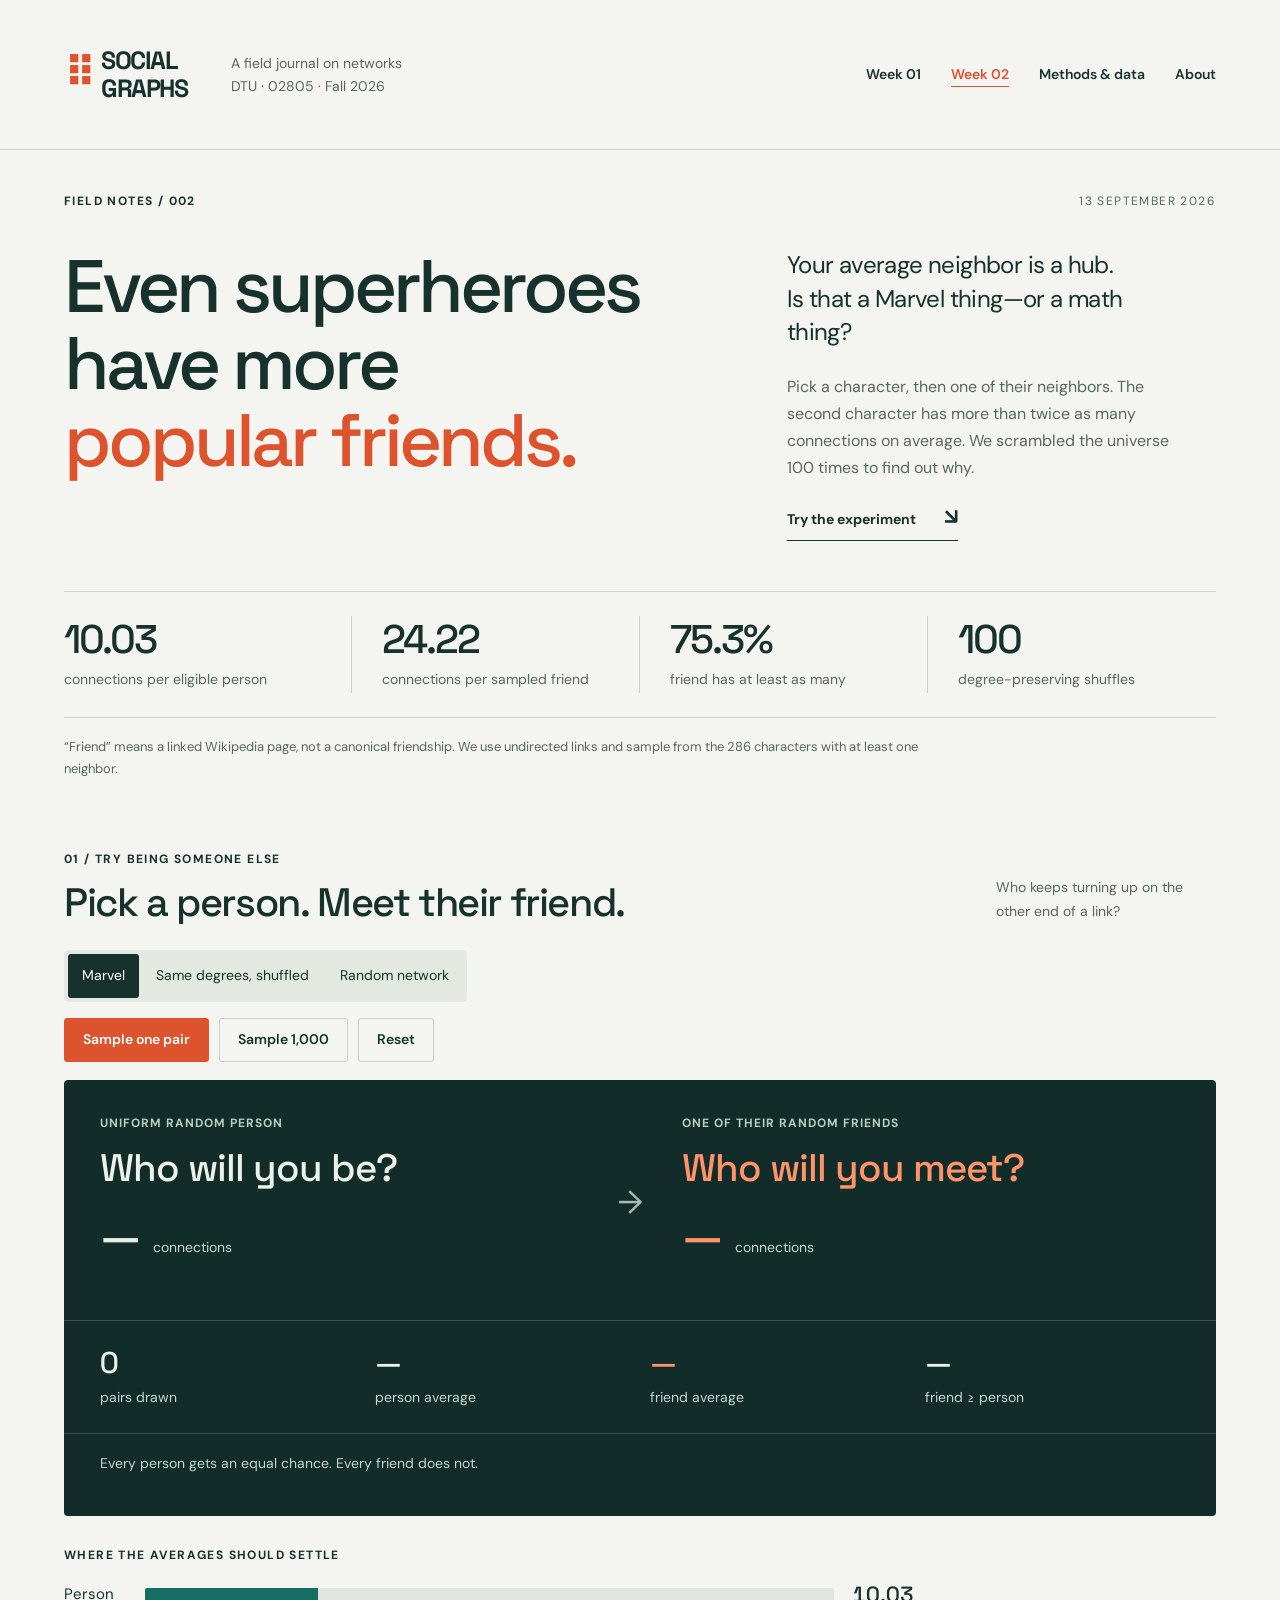
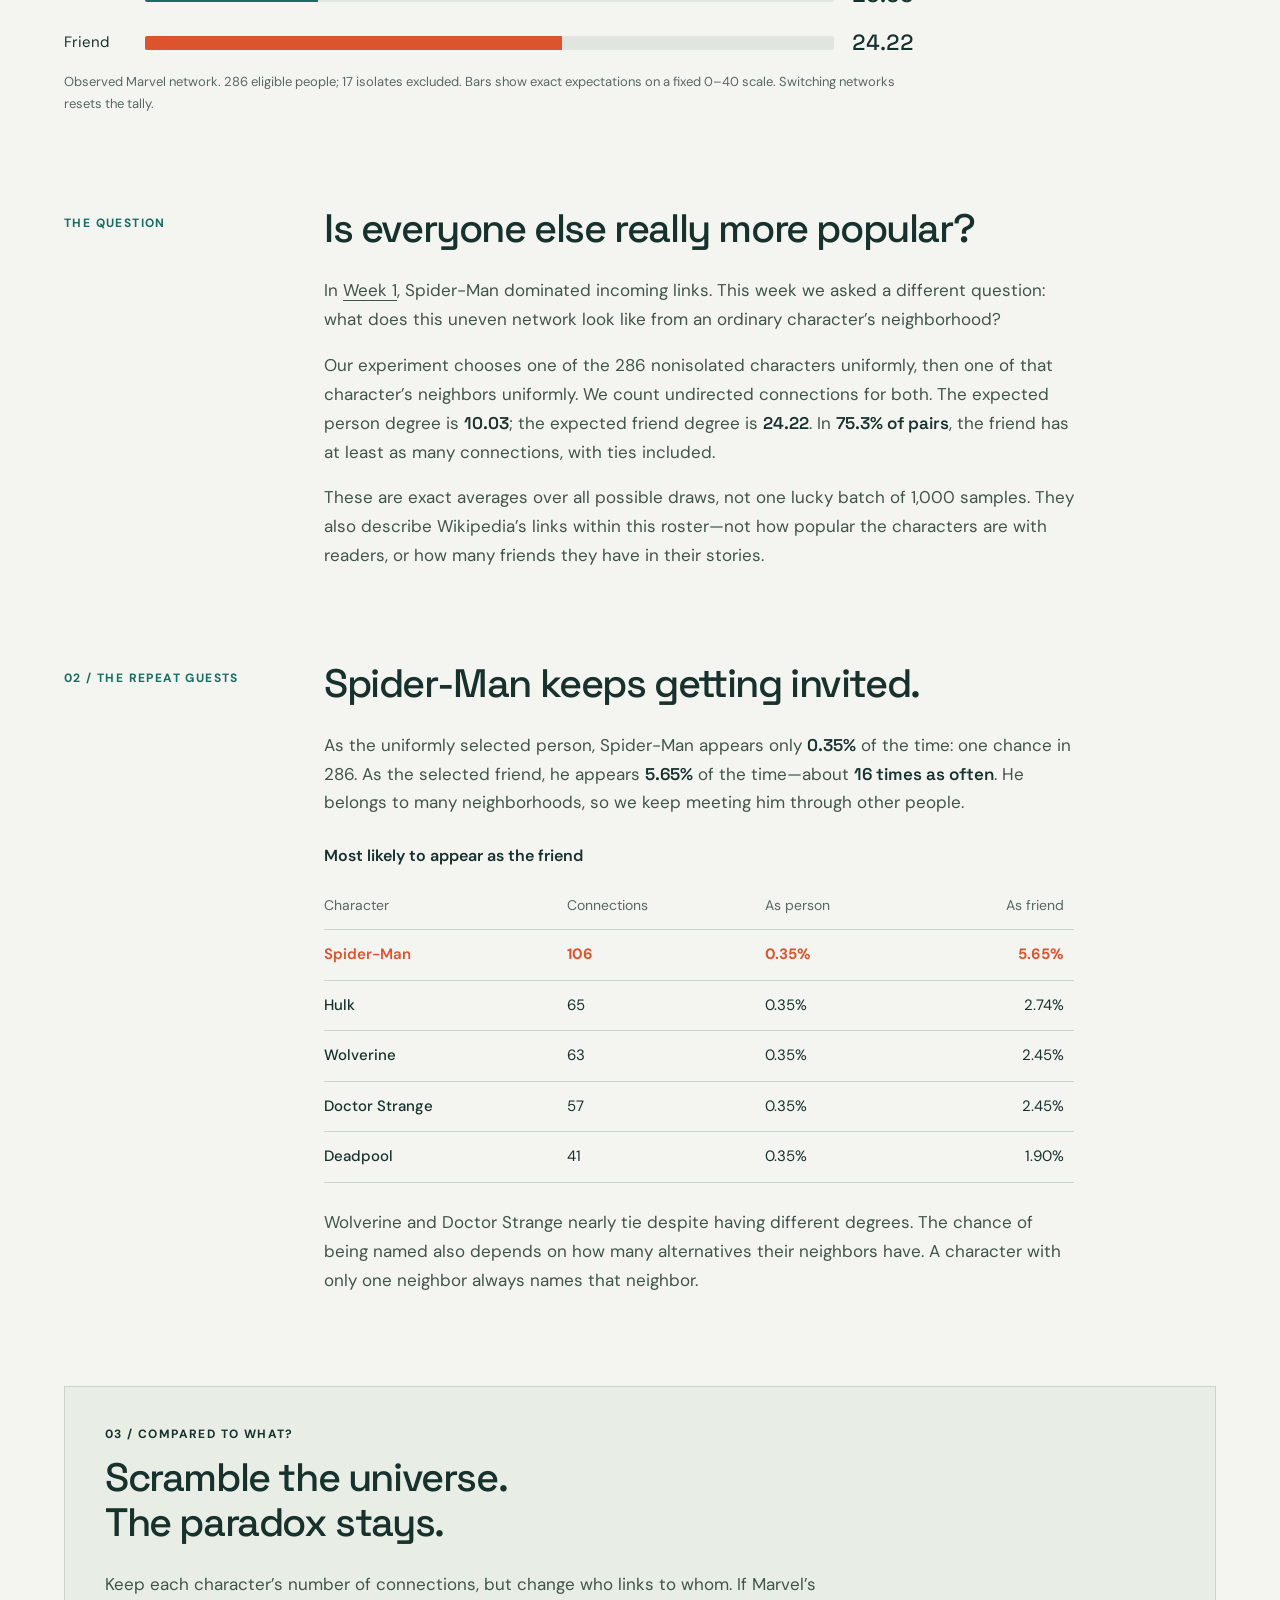
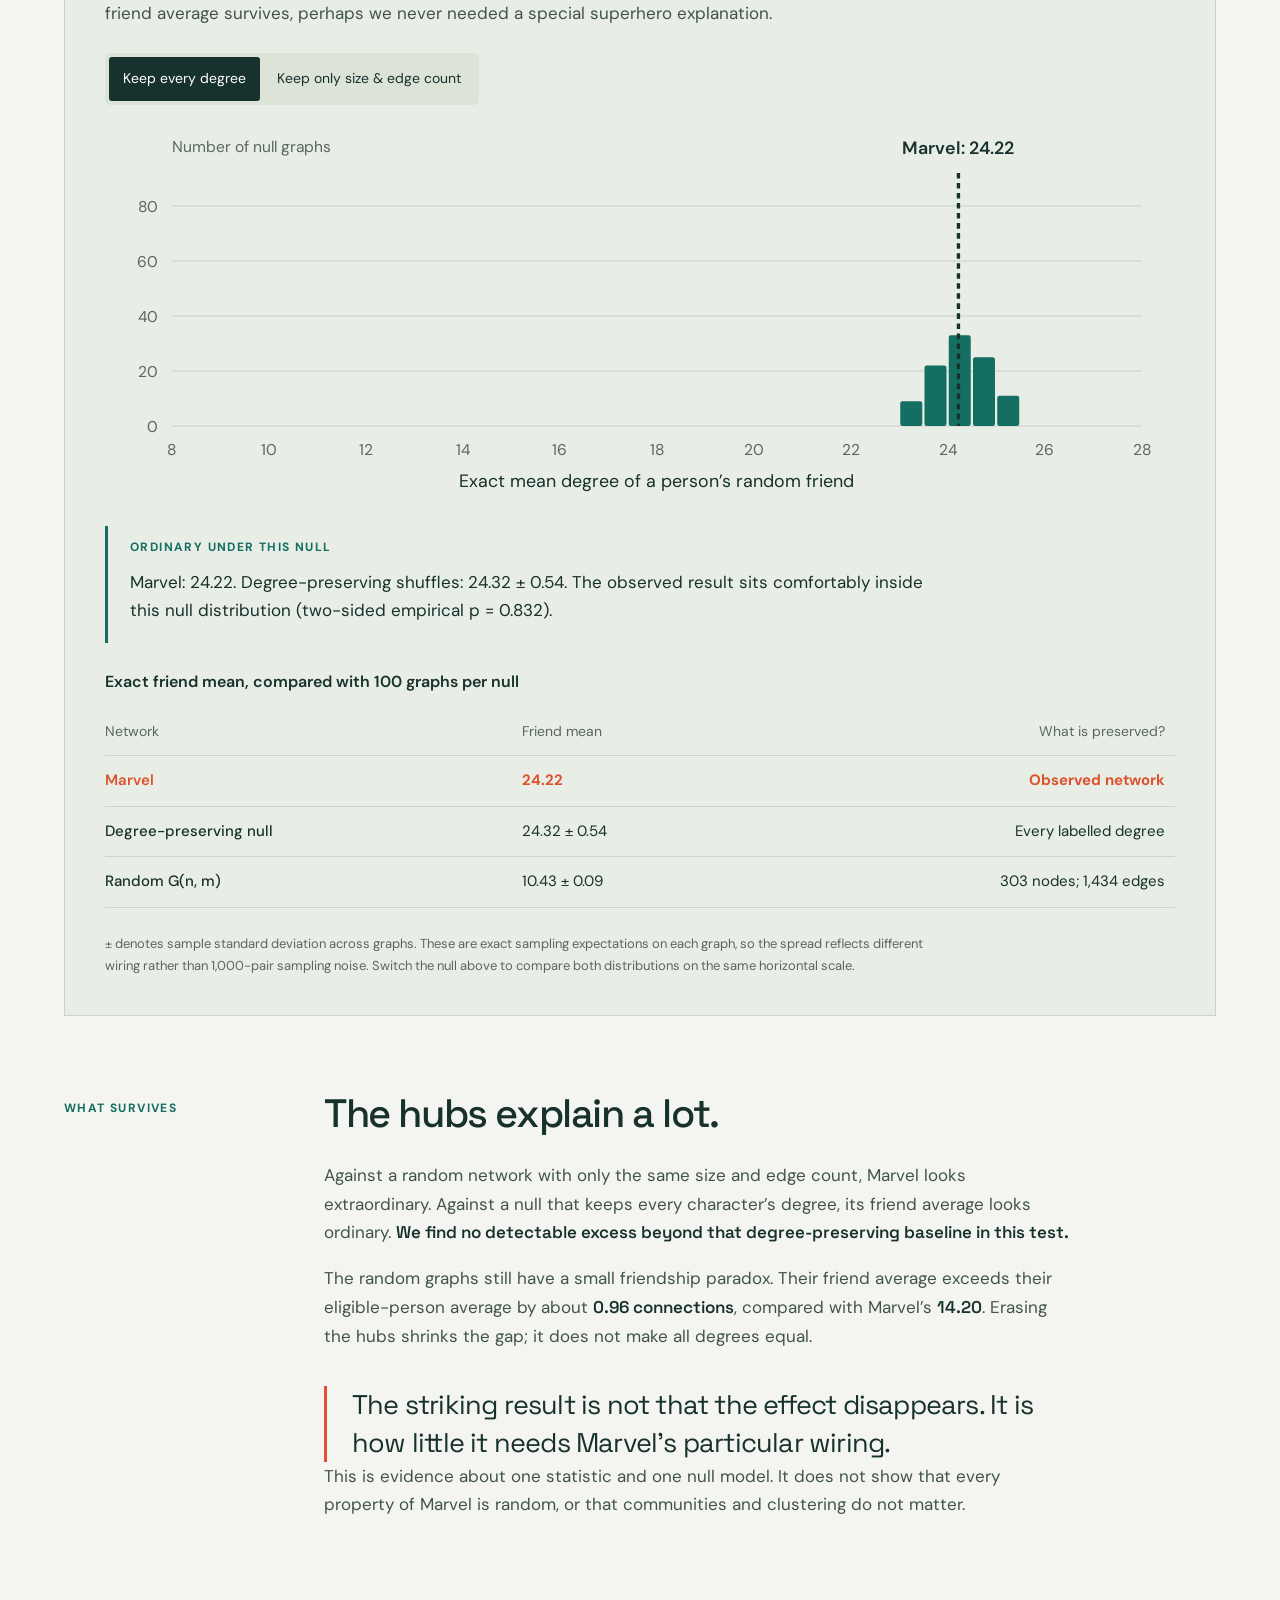
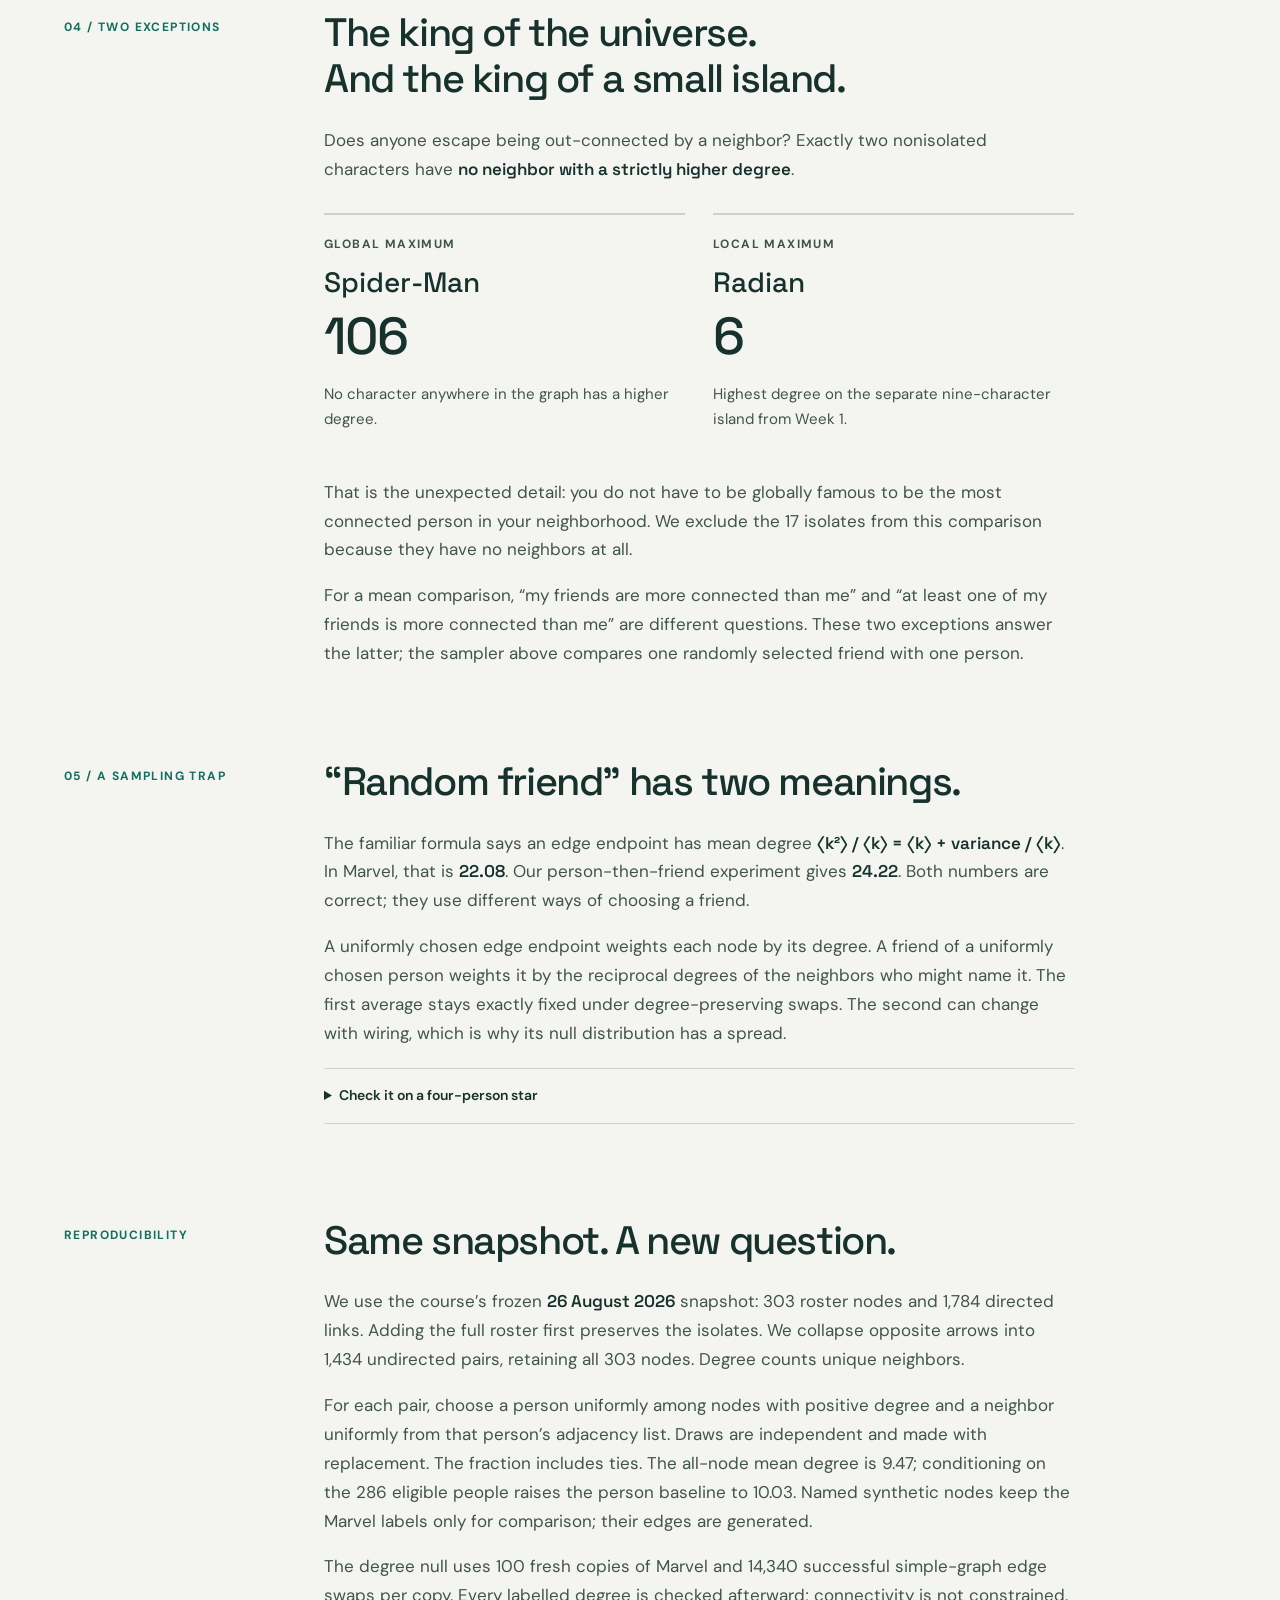
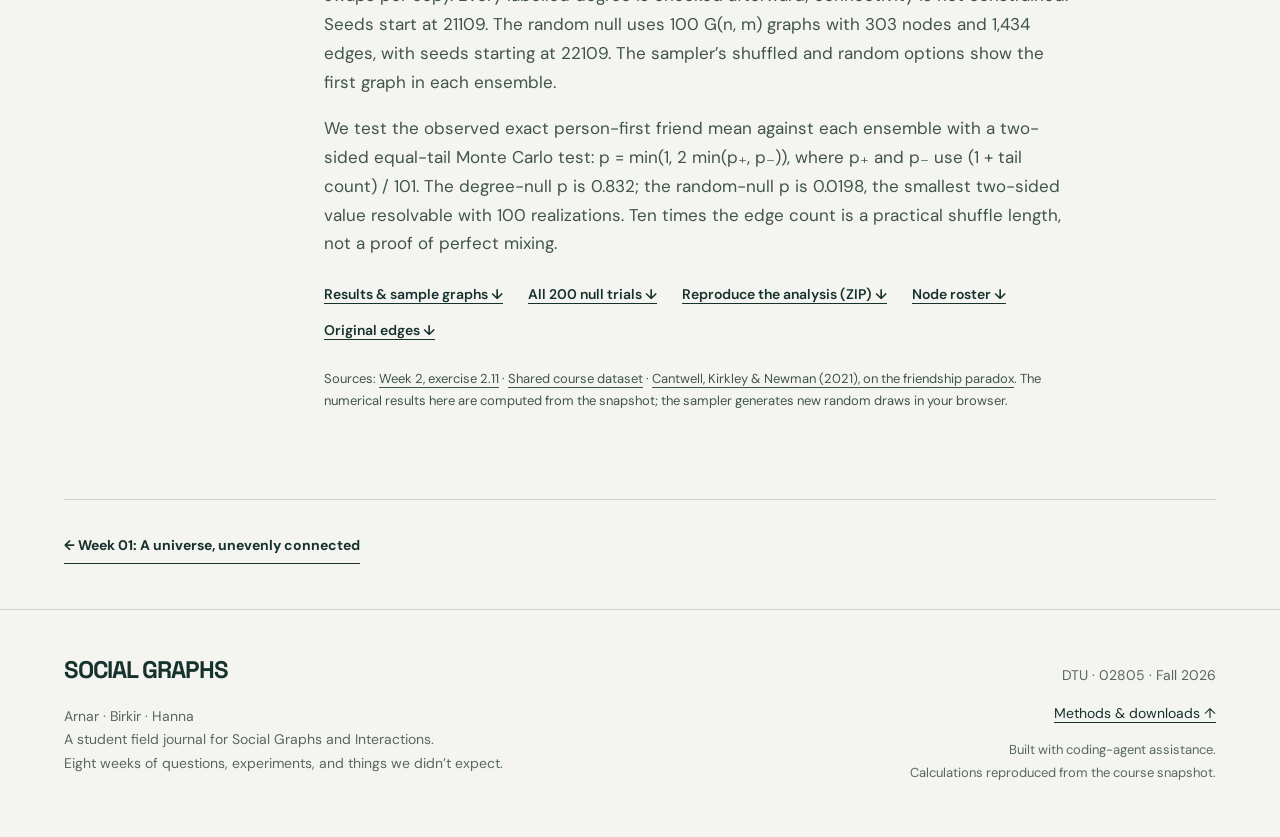
==== commit 33a5c8d8: "update" ====
--- a/site/weeks/week2.html
+++ b/site/weeks/week2.html
@@ -73,10 +73,10 @@
 
     <section class="story-section"><div class="margin-label">05 / A SAMPLING TRAP</div><div class="story-body"><h2>“Random friend” has two meanings.</h2><p>The familiar formula says an edge endpoint has mean degree <strong>⟨k²⟩ / ⟨k⟩ = ⟨k⟩ + variance / ⟨k⟩</strong>. In Marvel, that is <strong>22.08</strong>. Our person-then-friend experiment gives <strong>24.22</strong>. Both numbers are correct; they use different ways of choosing a friend.</p><p>A uniformly chosen edge endpoint weights each node by its degree. A friend of a uniformly chosen person weights it by the reciprocal degrees of the neighbors who might name it. The first average stays exactly fixed under degree-preserving swaps. The second can change with wiring, which is why its null distribution has a spread.</p><details><summary>Check it on a four-person star</summary><p>One person knows the other three; the three leaves each know only the center. The ordinary person mean is (3 + 1 + 1 + 1) / 4 = <strong>1.5</strong>. A random edge endpoint has mean degree <strong>2</strong>. A random person’s friend has mean (1 + 3 + 3 + 3) / 4 = <strong>2.5</strong>.</p><p>For an eligible person i with degree kᵢ, the friend mean is the average of (1 / kᵢ) ∑ⱼ∼ᵢ kⱼ over eligible people. This is not generally the same as the edge-endpoint formula. The sampler uses the former throughout.</p></details></div></section>
 
-    <section class="story-section" id="methods"><div class="margin-label">REPRODUCIBILITY</div><div class="story-body"><h2>Same snapshot. A new question.</h2><p>We use the course’s frozen <strong>26 August 2026</strong> snapshot: 303 roster nodes and 1,784 directed links. Adding the full roster first preserves the isolates. We collapse opposite arrows into 1,434 undirected pairs, retaining all 303 nodes. Degree counts unique neighbors.</p><p>For each pair, choose a person uniformly among nodes with positive degree and a neighbor uniformly from that person’s adjacency list. Draws are independent and made with replacement. The fraction includes ties. The all-node mean degree is 9.47; conditioning on the 286 eligible people raises the person baseline to 10.03. Named synthetic nodes keep the Marvel labels only for comparison; their edges are generated.</p><p>The degree null uses 100 fresh copies of Marvel and 14,340 successful simple-graph edge swaps per copy. Every labelled degree is checked afterward; connectivity is not constrained. Seeds start at 21109. The random null uses 100 G(n, m) graphs with 303 nodes and 1,434 edges, with seeds starting at 22109. The sampler’s shuffled and random options show the first graph in each ensemble.</p><p>We test the observed exact person-first friend mean against each ensemble with a two-sided equal-tail Monte Carlo test: p = min(1, 2 min(p₊, p₋)), where p₊ and p₋ use (1 + tail count) / 101. The degree-null p is 0.832; the random-null p is 0.0198, the smallest two-sided value resolvable with 100 realizations. Ten times the edge count is a practical shuffle length, not a proof of perfect mixing.</p><div class="resource-links"><a href="../data/week2.json" download>Results & sample graphs ↓</a><a href="../data/week2-null-trials.csv" download>All 200 null trials ↓</a><a href="https://github.com/birkir-freyr/social-graphs/blob/main/analysis/build_week2.py">Reproduce the analysis ↗</a><a href="../data/week1_nodes.tsv" download>Node roster ↓</a><a href="../data/week1_edges.tsv" download>Original edges ↓</a></div><p class="small">Sources: <a href="https://sunelehmann.com/socialgraphs2026-web/weeks/week2.html#go-nuts">Week 2, exercise 2.11</a> · <a href="https://sunelehmann.com/socialgraphs2026-web/data/">Shared course dataset</a> · <a href="https://academic.oup.com/comnet/article/9/2/cnab011/6287259">Cantwell, Kirkley & Newman (2021), on the friendship paradox</a>. The numerical results here are computed from the snapshot; the sampler generates new random draws in your browser.</p></div></section>
+    <section class="story-section" id="methods"><div class="margin-label">REPRODUCIBILITY</div><div class="story-body"><h2>Same snapshot. A new question.</h2><p>We use the course’s frozen <strong>26 August 2026</strong> snapshot: 303 roster nodes and 1,784 directed links. Adding the full roster first preserves the isolates. We collapse opposite arrows into 1,434 undirected pairs, retaining all 303 nodes. Degree counts unique neighbors.</p><p>For each pair, choose a person uniformly among nodes with positive degree and a neighbor uniformly from that person’s adjacency list. Draws are independent and made with replacement. The fraction includes ties. The all-node mean degree is 9.47; conditioning on the 286 eligible people raises the person baseline to 10.03. Named synthetic nodes keep the Marvel labels only for comparison; their edges are generated.</p><p>The degree null uses 100 fresh copies of Marvel and 14,340 successful simple-graph edge swaps per copy. Every labelled degree is checked afterward; connectivity is not constrained. Seeds start at 21109. The random null uses 100 G(n, m) graphs with 303 nodes and 1,434 edges, with seeds starting at 22109. The sampler’s shuffled and random options show the first graph in each ensemble.</p><p>We test the observed exact person-first friend mean against each ensemble with a two-sided equal-tail Monte Carlo test: p = min(1, 2 min(p₊, p₋)), where p₊ and p₋ use (1 + tail count) / 101. The degree-null p is 0.832; the random-null p is 0.0198, the smallest two-sided value resolvable with 100 realizations. Ten times the edge count is a practical shuffle length, not a proof of perfect mixing.</p><div class="resource-links"><a href="../data/week2.json" download>Results & sample graphs ↓</a><a href="../data/week2-null-trials.csv" download>All 200 null trials ↓</a><a href="../downloads/week2-analysis.zip" download>Reproduce the analysis (ZIP) ↓</a><a href="../data/week1_nodes.tsv" download>Node roster ↓</a><a href="../data/week1_edges.tsv" download>Original edges ↓</a></div><p class="small">Sources: <a href="https://sunelehmann.com/socialgraphs2026-web/weeks/week2.html#go-nuts">Week 2, exercise 2.11</a> · <a href="https://sunelehmann.com/socialgraphs2026-web/data/">Shared course dataset</a> · <a href="https://academic.oup.com/comnet/article/9/2/cnab011/6287259">Cantwell, Kirkley & Newman (2021), on the friendship paradox</a>. The numerical results here are computed from the snapshot; the sampler generates new random draws in your browser.</p></div></section>
   </article>
   <div class="post-pagination"><a class="text-link" href="../">← Week 01: A universe, unevenly connected</a></div>
 </main>
-<footer id="about"><div><a class="footer-brand" href="../">SOCIAL GRAPHS</a><p>Arnar · Birkir · Hanna<br>A student field journal for Social Graphs and Interactions.<br>Eight weeks of questions, experiments, and things we didn’t expect.</p></div><div><p>DTU · 02805 · Fall 2026</p><a href="https://github.com/birkir-freyr/social-graphs">View the repository ↗</a><p class="small">Built with coding-agent assistance.<br>Calculations reproduced from the course snapshot.</p></div></footer>
+<footer id="about"><div><a class="footer-brand" href="../">SOCIAL GRAPHS</a><p>Arnar · Birkir · Hanna<br>A student field journal for Social Graphs and Interactions.<br>Eight weeks of questions, experiments, and things we didn’t expect.</p></div><div><p>DTU · 02805 · Fall 2026</p><a href="#methods">Methods & downloads ↑</a><p class="small">Built with coding-agent assistance.<br>Calculations reproduced from the course snapshot.</p></div></footer>
 </body>
 </html>
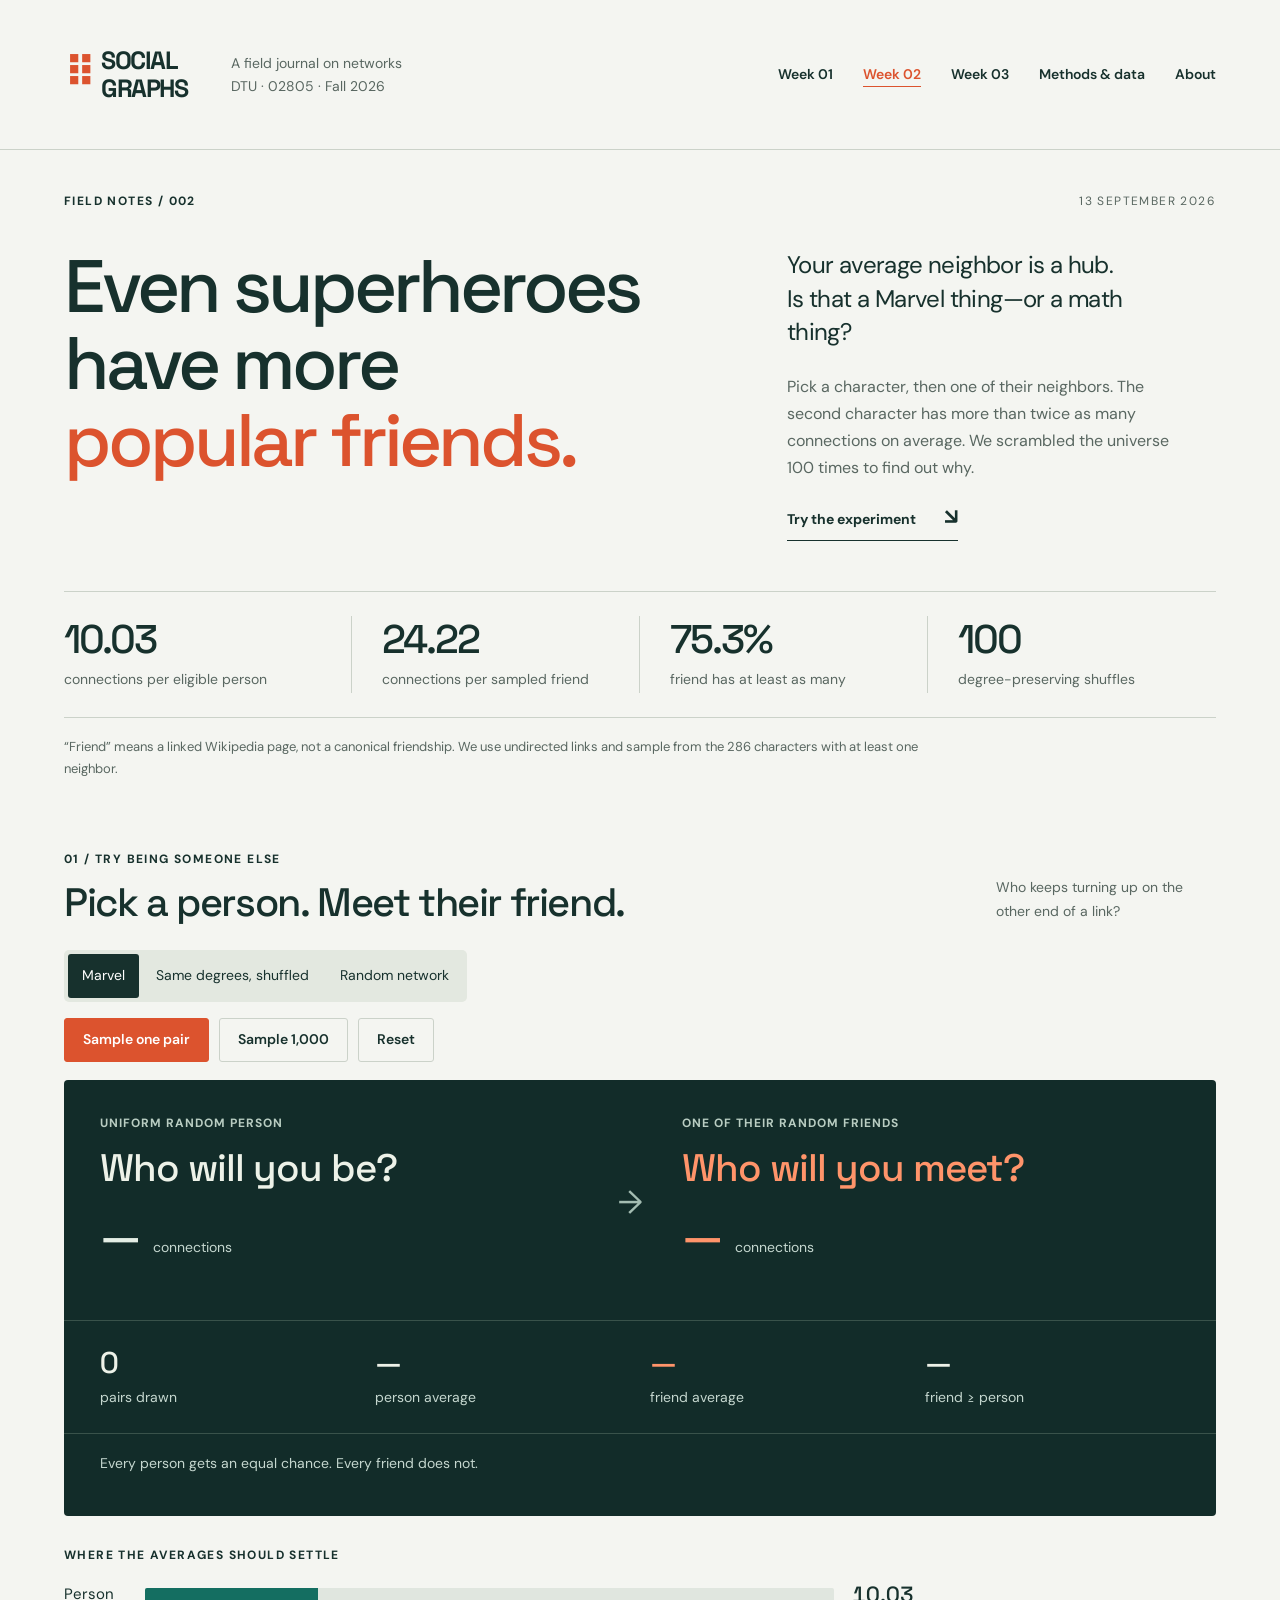
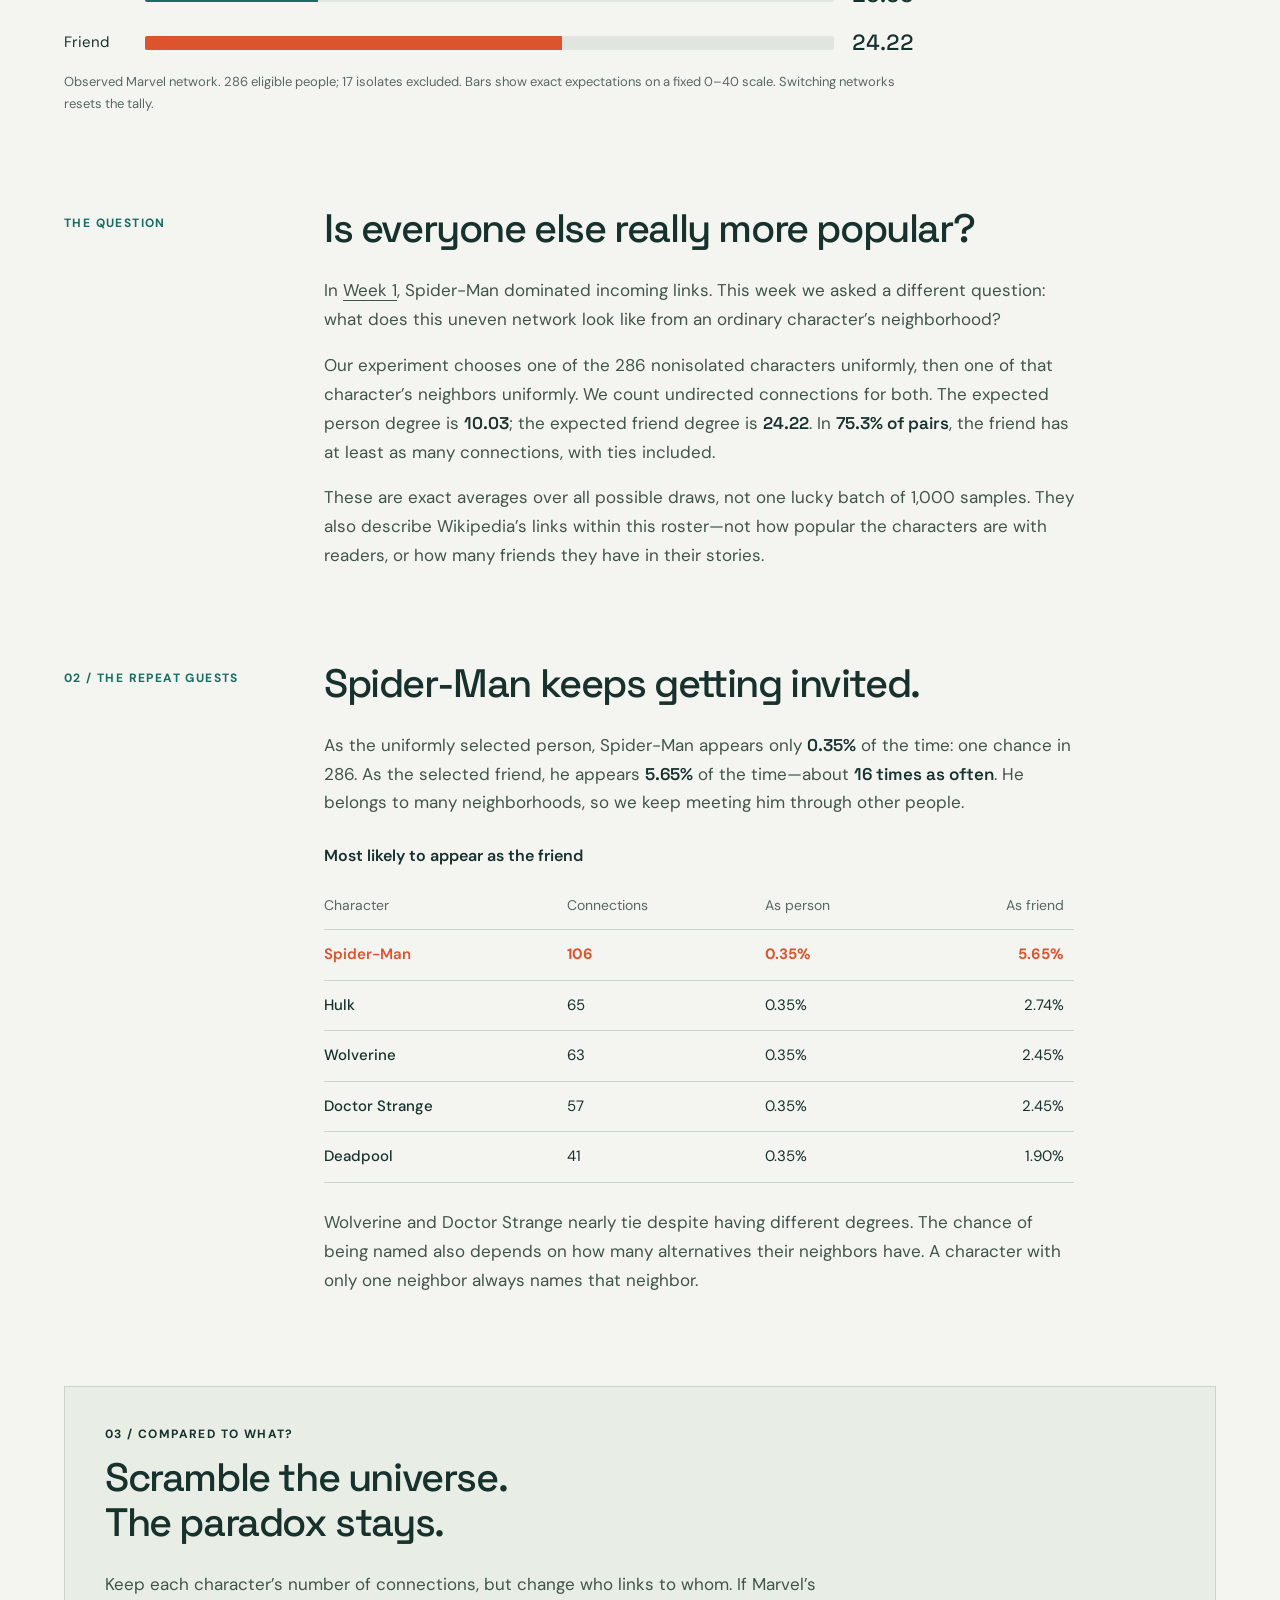
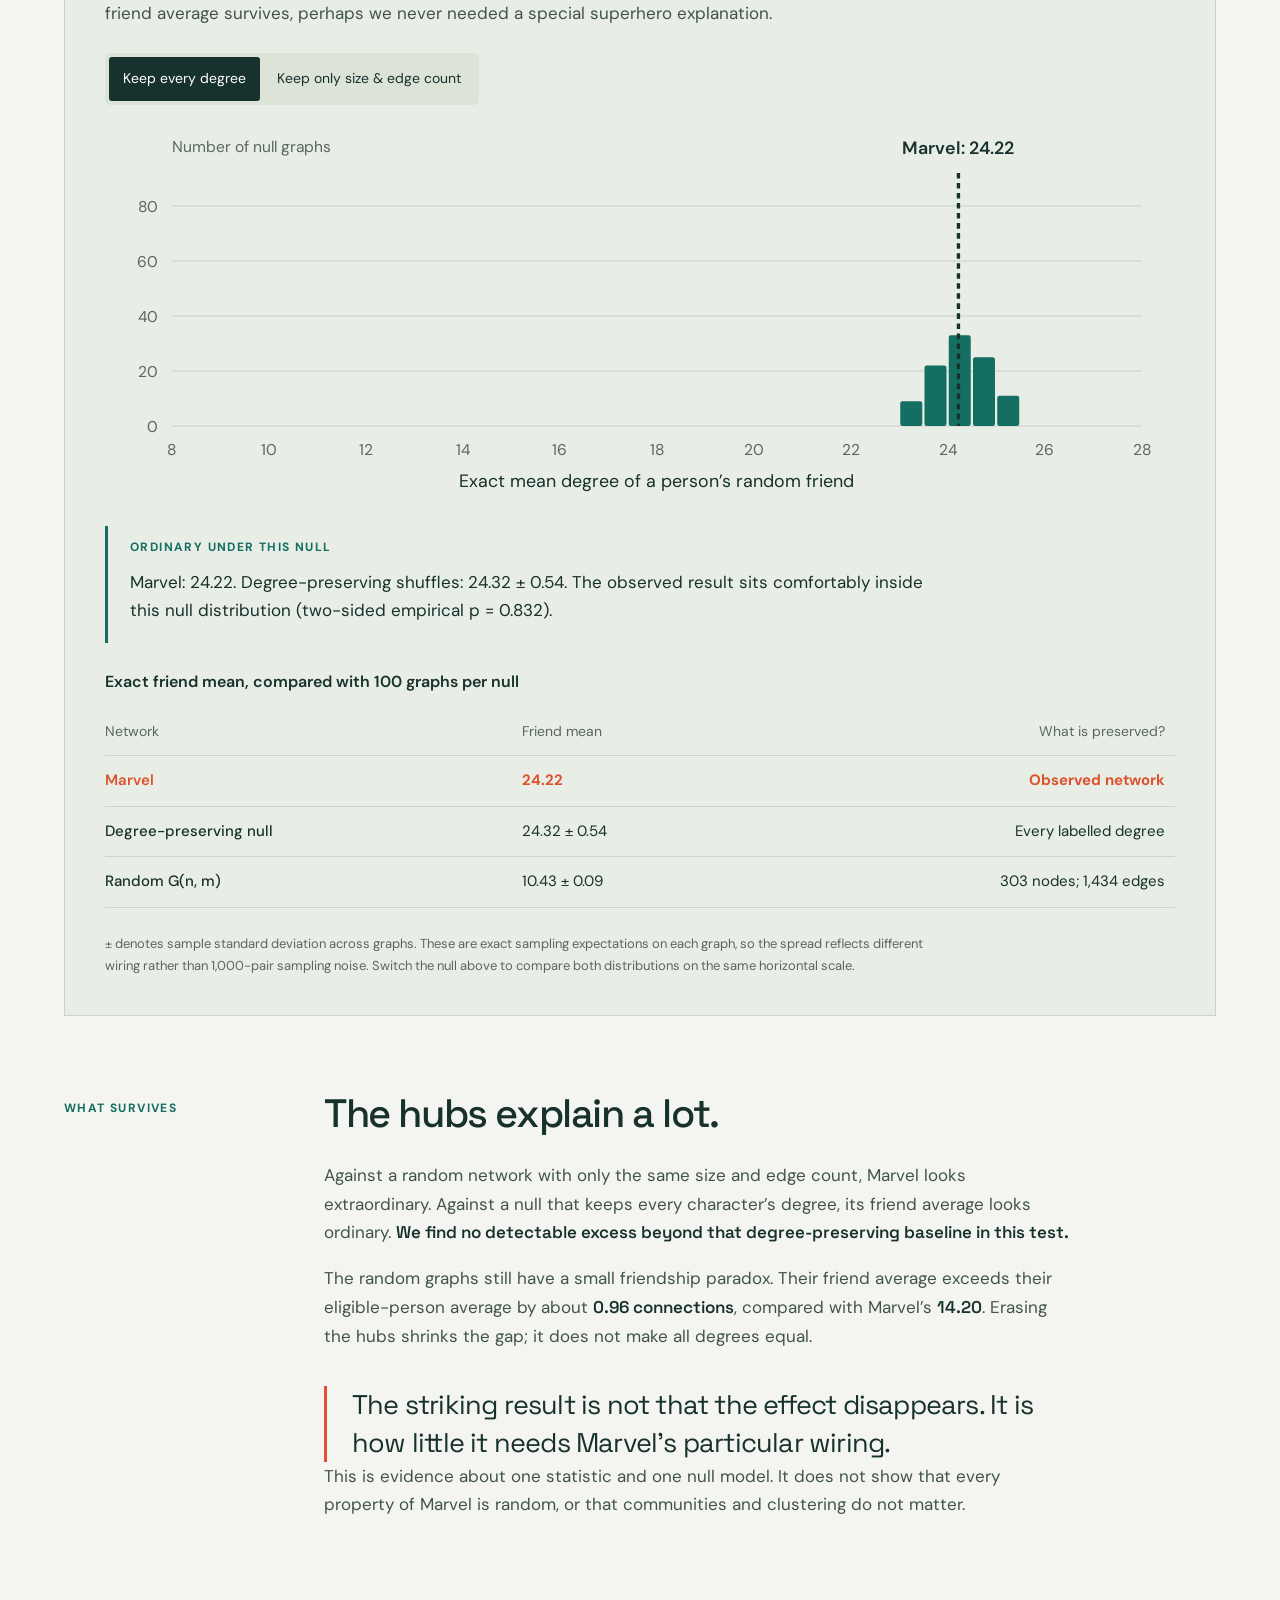
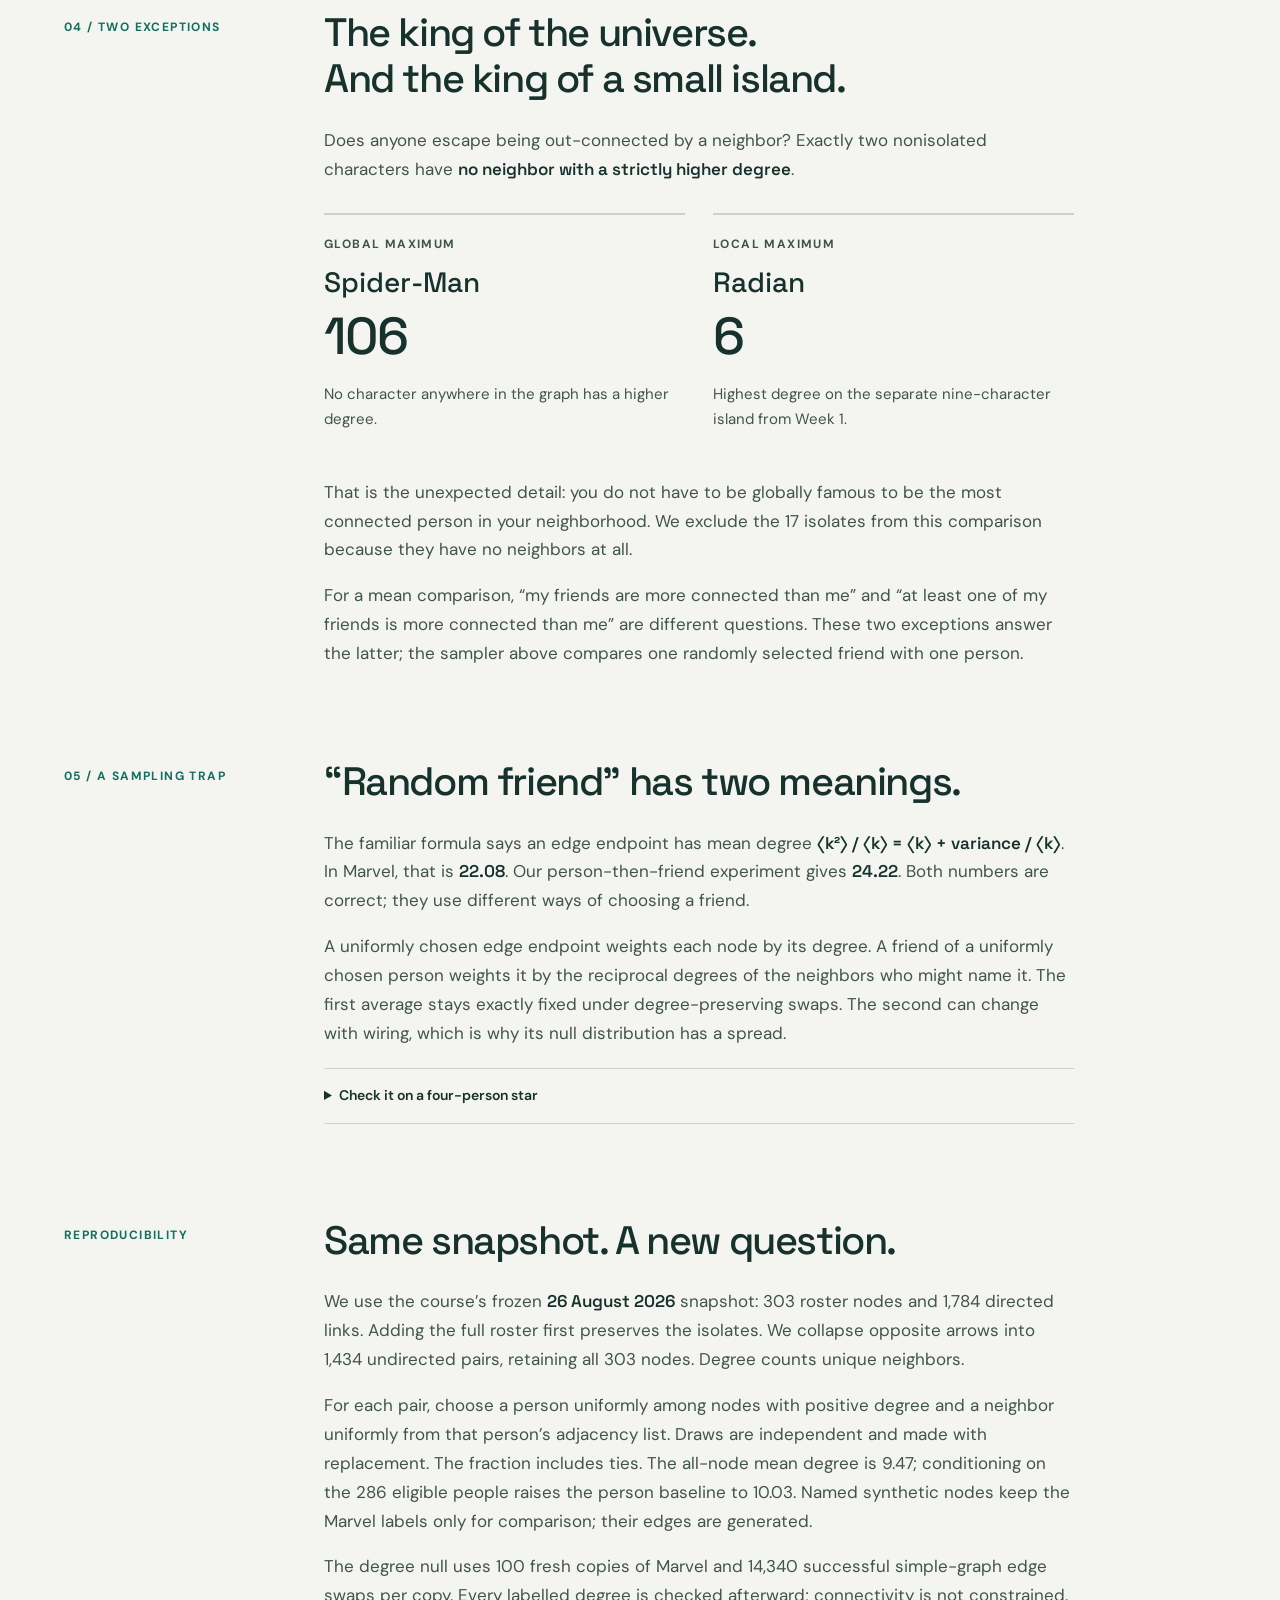
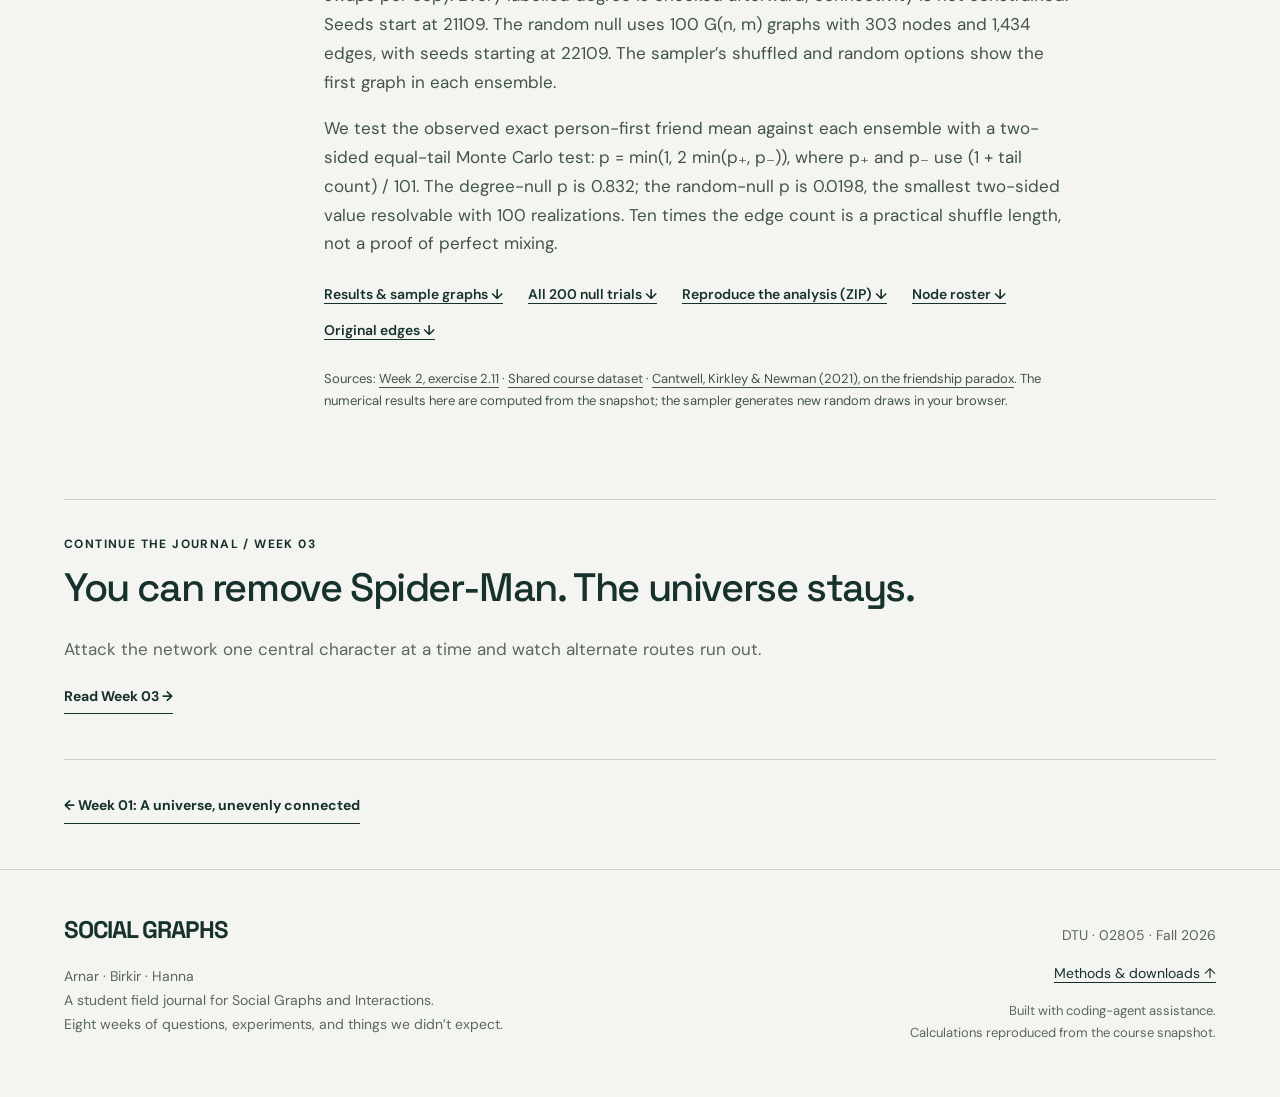
==== commit b45e6755: "week 3 added" ====
--- a/site/weeks/week2.html
+++ b/site/weeks/week2.html
@@ -17,7 +17,7 @@
 <header class="masthead">
   <a class="wordmark" href="../" aria-label="Social Graphs home"><span class="brand-icon" aria-hidden="true">⠿</span> SOCIAL<br><span class="wordmark-bottom">GRAPHS</span></a>
   <div class="masthead-caption">A field journal on networks<br>DTU · 02805 · Fall 2026</div>
-  <nav aria-label="Main navigation"><a href="../#post">Week 01</a><a href="week2.html" aria-current="page">Week 02</a><a href="#methods">Methods & data</a><a href="#about">About</a></nav>
+  <nav aria-label="Main navigation"><a href="../#post">Week 01</a><a href="week2.html" aria-current="page">Week 02</a><a href="week3.html">Week 03</a><a href="#methods">Methods & data</a><a href="#about">About</a></nav>
 </header>
 <main id="post">
   <section class="intro">
@@ -75,6 +75,7 @@
 
     <section class="story-section" id="methods"><div class="margin-label">REPRODUCIBILITY</div><div class="story-body"><h2>Same snapshot. A new question.</h2><p>We use the course’s frozen <strong>26 August 2026</strong> snapshot: 303 roster nodes and 1,784 directed links. Adding the full roster first preserves the isolates. We collapse opposite arrows into 1,434 undirected pairs, retaining all 303 nodes. Degree counts unique neighbors.</p><p>For each pair, choose a person uniformly among nodes with positive degree and a neighbor uniformly from that person’s adjacency list. Draws are independent and made with replacement. The fraction includes ties. The all-node mean degree is 9.47; conditioning on the 286 eligible people raises the person baseline to 10.03. Named synthetic nodes keep the Marvel labels only for comparison; their edges are generated.</p><p>The degree null uses 100 fresh copies of Marvel and 14,340 successful simple-graph edge swaps per copy. Every labelled degree is checked afterward; connectivity is not constrained. Seeds start at 21109. The random null uses 100 G(n, m) graphs with 303 nodes and 1,434 edges, with seeds starting at 22109. The sampler’s shuffled and random options show the first graph in each ensemble.</p><p>We test the observed exact person-first friend mean against each ensemble with a two-sided equal-tail Monte Carlo test: p = min(1, 2 min(p₊, p₋)), where p₊ and p₋ use (1 + tail count) / 101. The degree-null p is 0.832; the random-null p is 0.0198, the smallest two-sided value resolvable with 100 realizations. Ten times the edge count is a practical shuffle length, not a proof of perfect mixing.</p><div class="resource-links"><a href="../data/week2.json" download>Results & sample graphs ↓</a><a href="../data/week2-null-trials.csv" download>All 200 null trials ↓</a><a href="../downloads/week2-analysis.zip" download>Reproduce the analysis (ZIP) ↓</a><a href="../data/week1_nodes.tsv" download>Node roster ↓</a><a href="../data/week1_edges.tsv" download>Original edges ↓</a></div><p class="small">Sources: <a href="https://sunelehmann.com/socialgraphs2026-web/weeks/week2.html#go-nuts">Week 2, exercise 2.11</a> · <a href="https://sunelehmann.com/socialgraphs2026-web/data/">Shared course dataset</a> · <a href="https://academic.oup.com/comnet/article/9/2/cnab011/6287259">Cantwell, Kirkley & Newman (2021), on the friendship paradox</a>. The numerical results here are computed from the snapshot; the sampler generates new random draws in your browser.</p></div></section>
   </article>
+  <section class="next-post"><p class="eyebrow">CONTINUE THE JOURNAL / WEEK 03</p><h2>You can remove Spider-Man. The universe stays.</h2><p>Attack the network one central character at a time and watch alternate routes run out.</p><a class="text-link" href="week3.html">Read Week 03 →</a></section>
   <div class="post-pagination"><a class="text-link" href="../">← Week 01: A universe, unevenly connected</a></div>
 </main>
 <footer id="about"><div><a class="footer-brand" href="../">SOCIAL GRAPHS</a><p>Arnar · Birkir · Hanna<br>A student field journal for Social Graphs and Interactions.<br>Eight weeks of questions, experiments, and things we didn’t expect.</p></div><div><p>DTU · 02805 · Fall 2026</p><a href="#methods">Methods & downloads ↑</a><p class="small">Built with coding-agent assistance.<br>Calculations reproduced from the course snapshot.</p></div></footer>
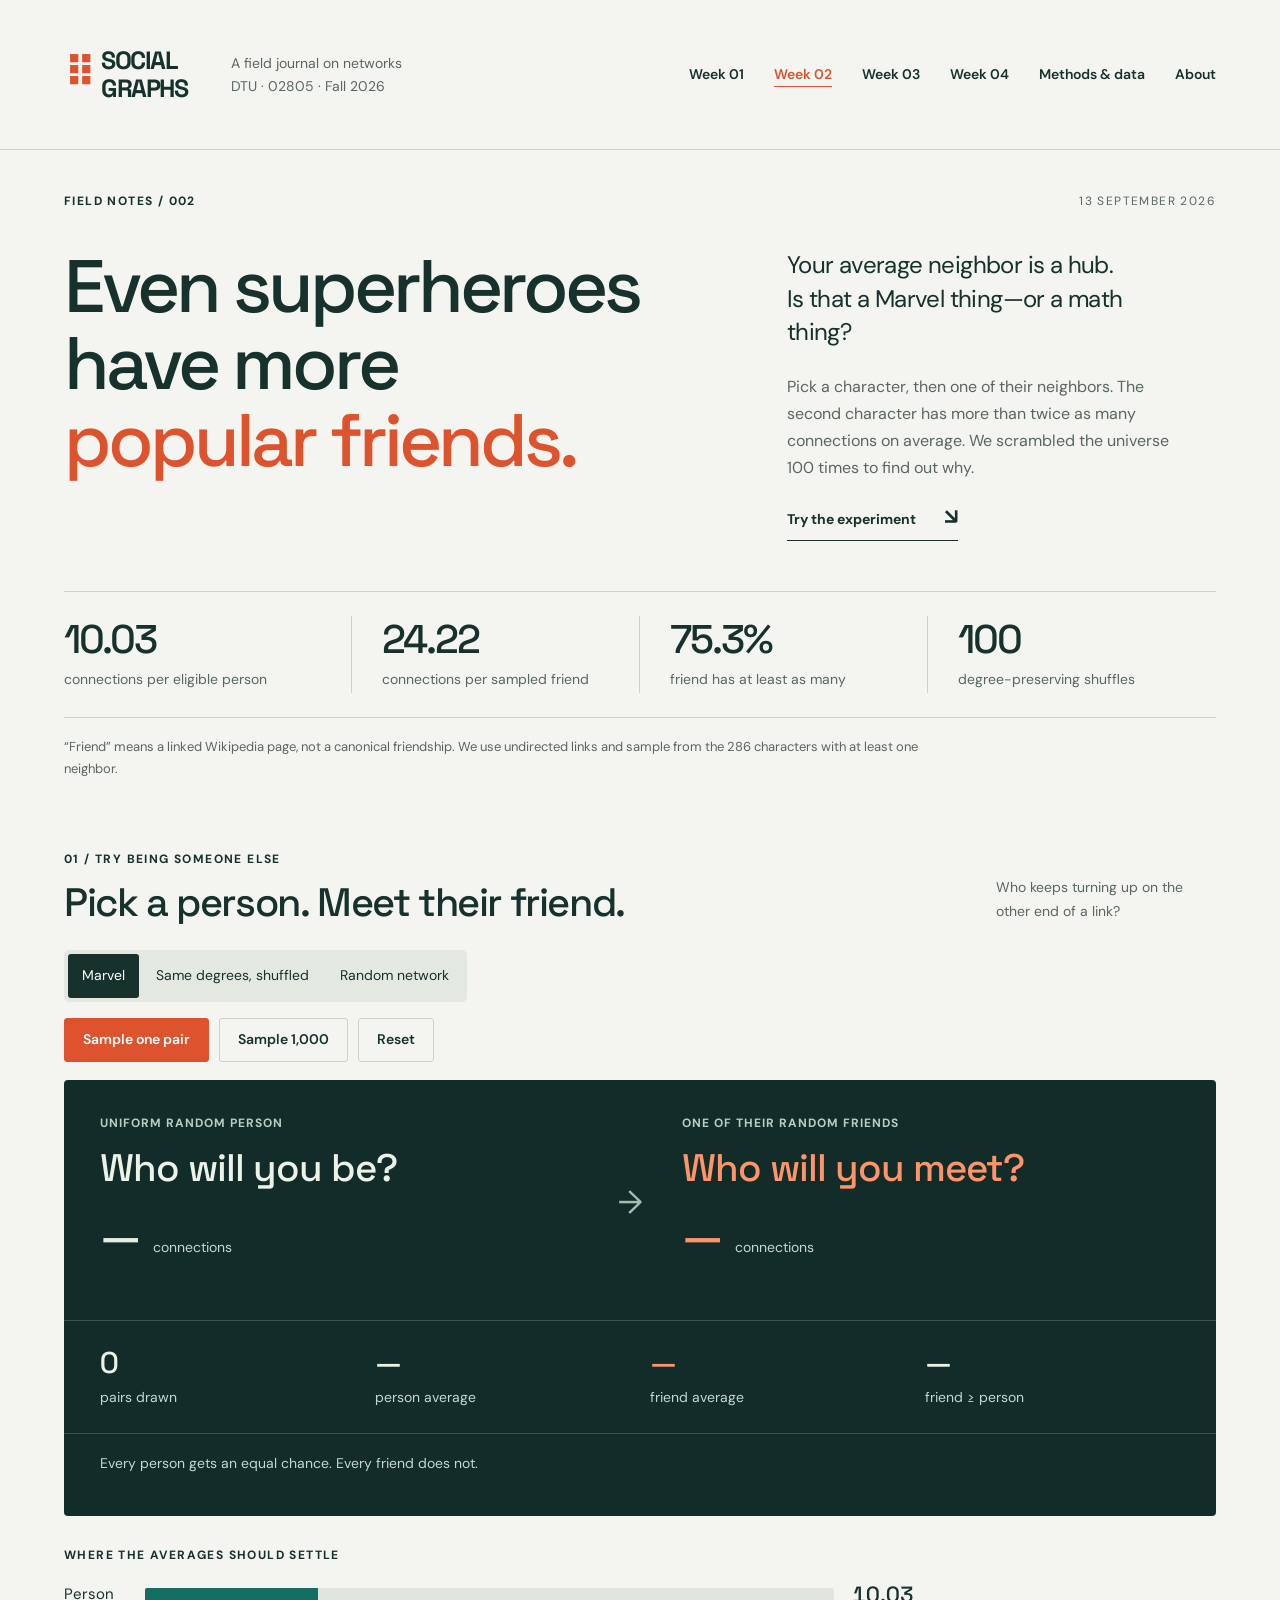
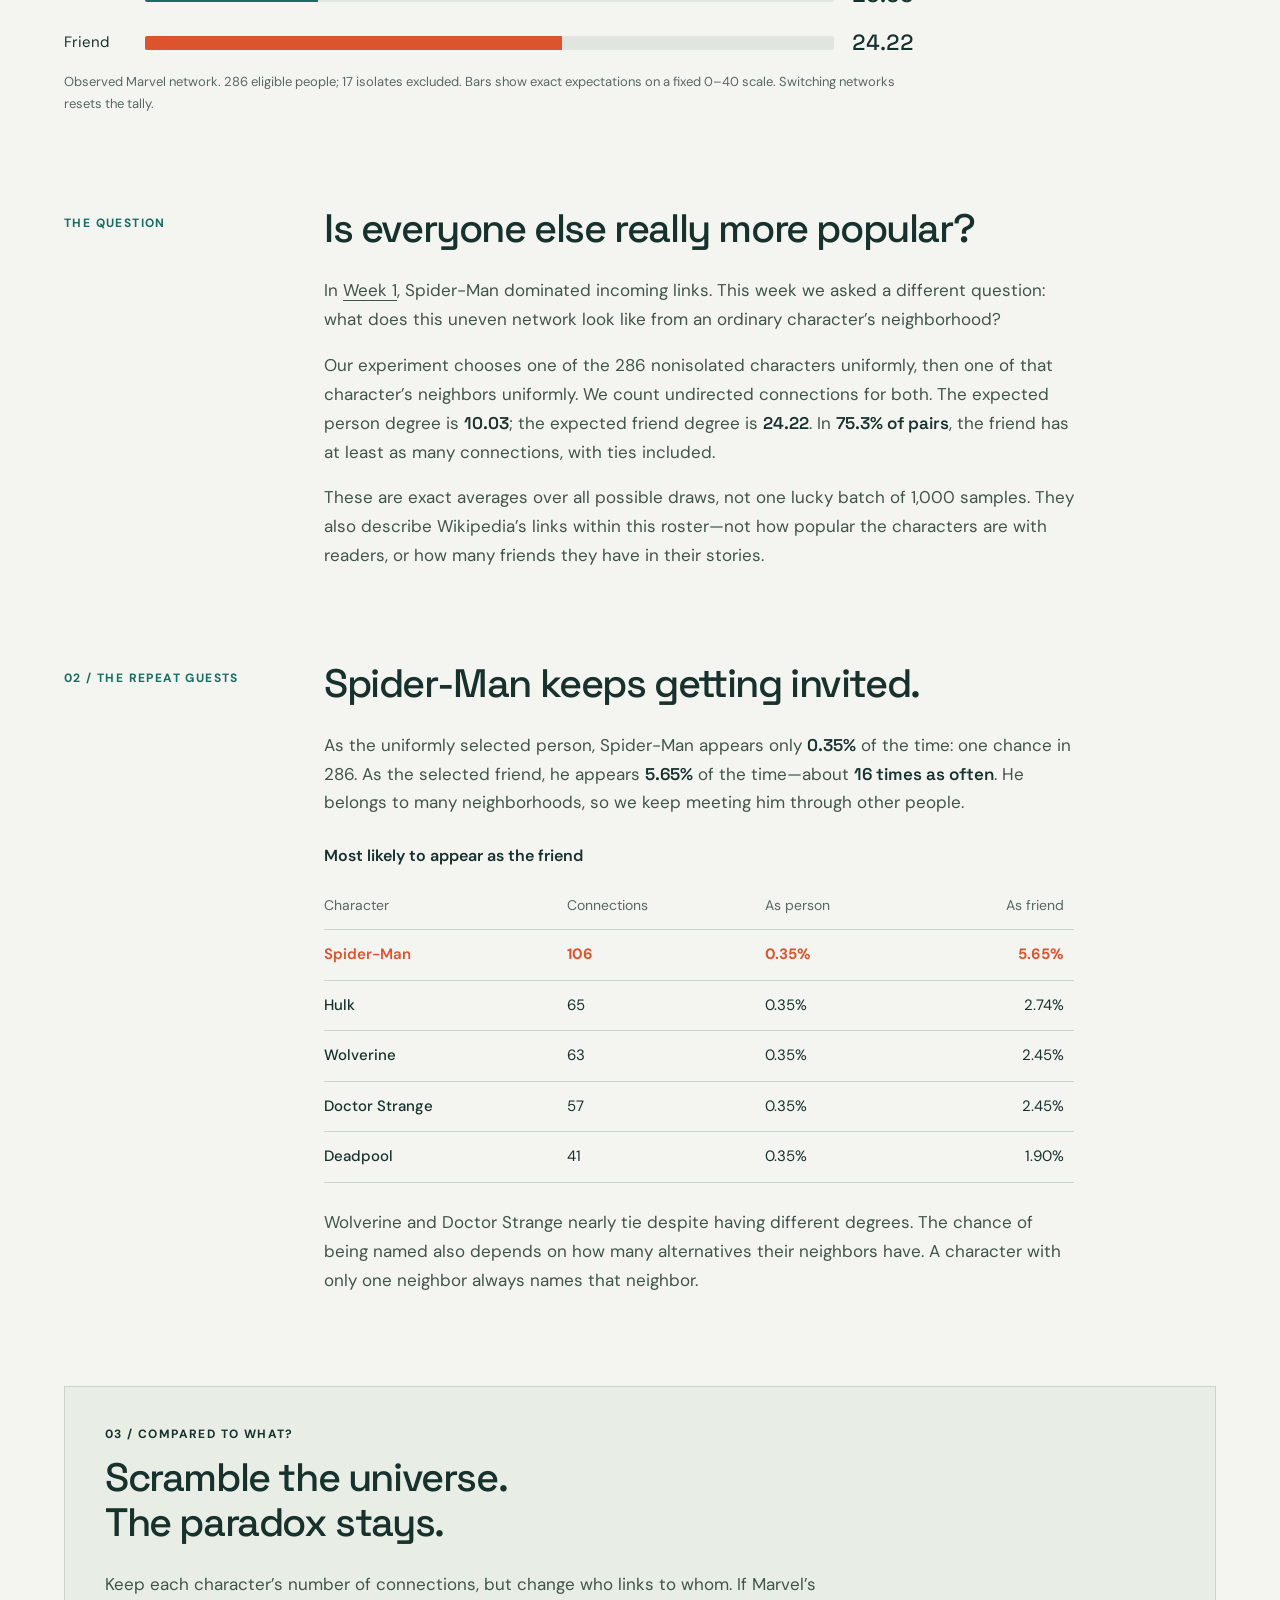
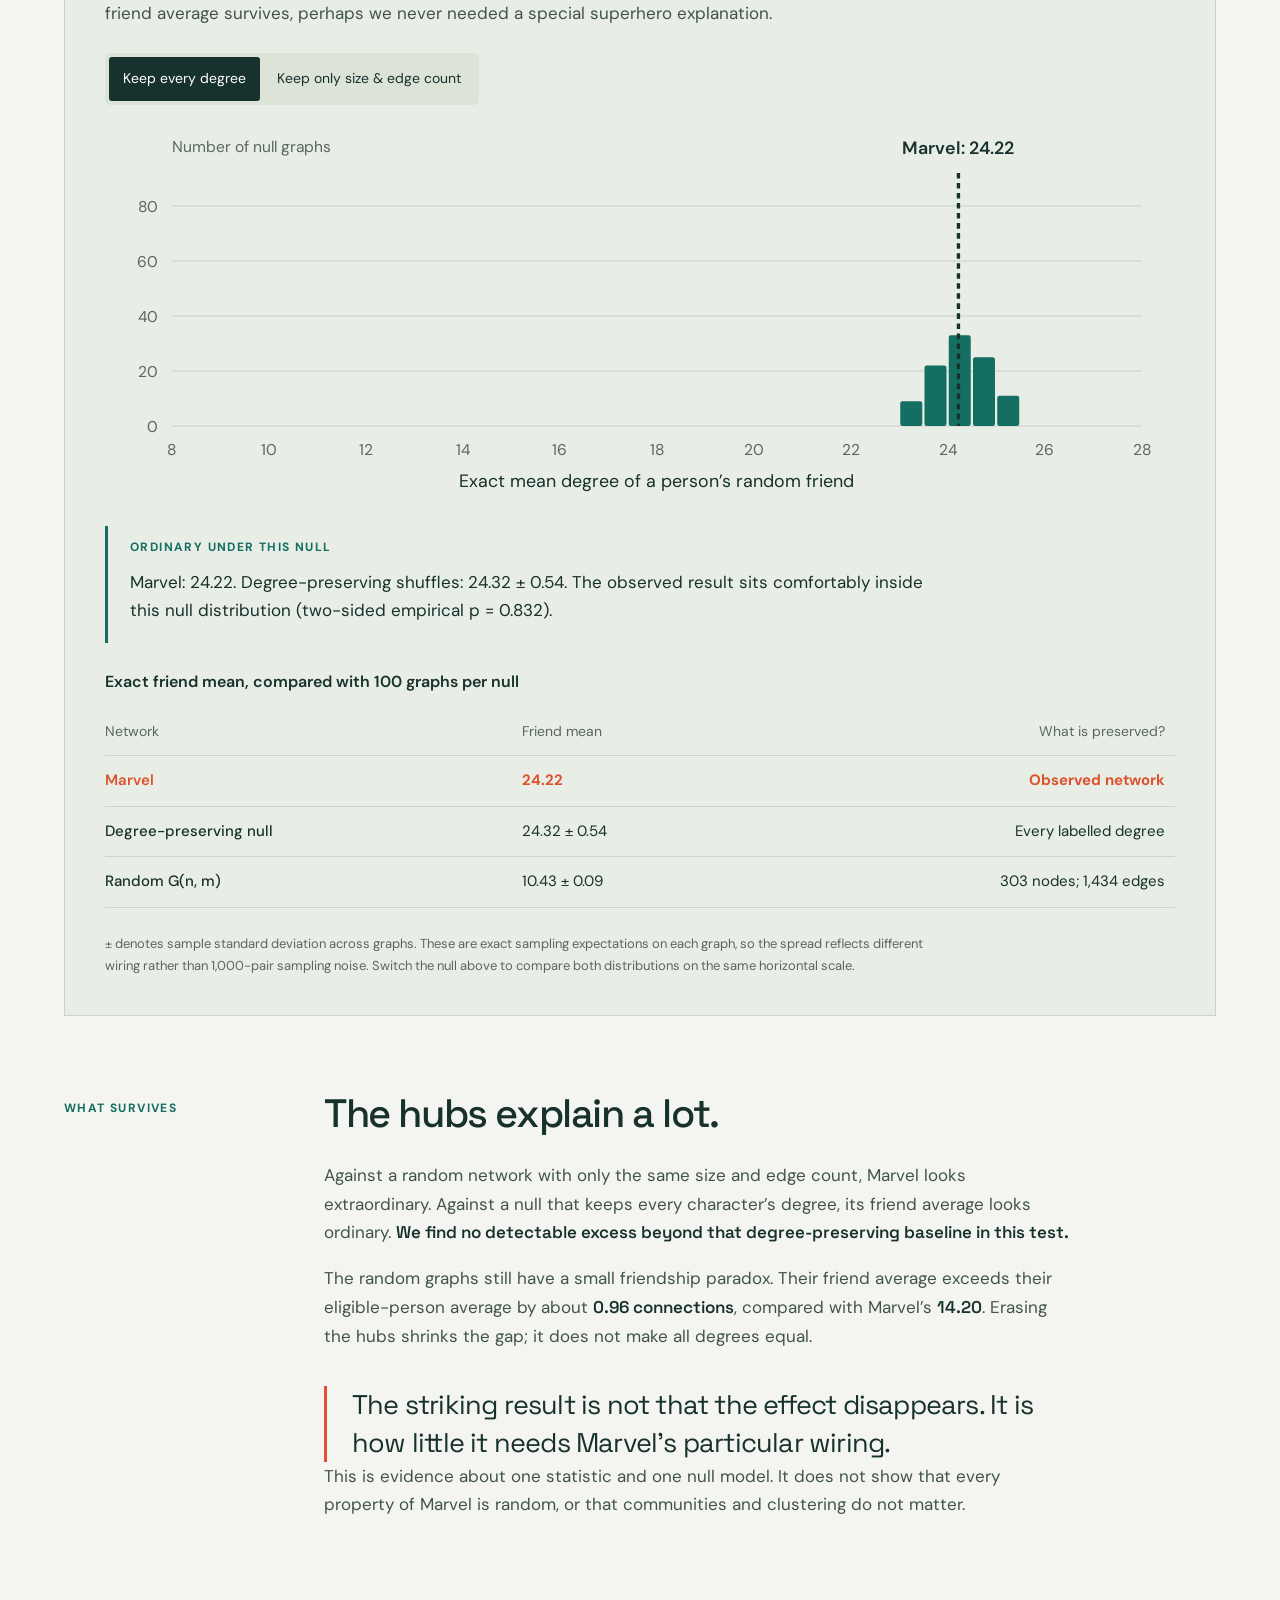
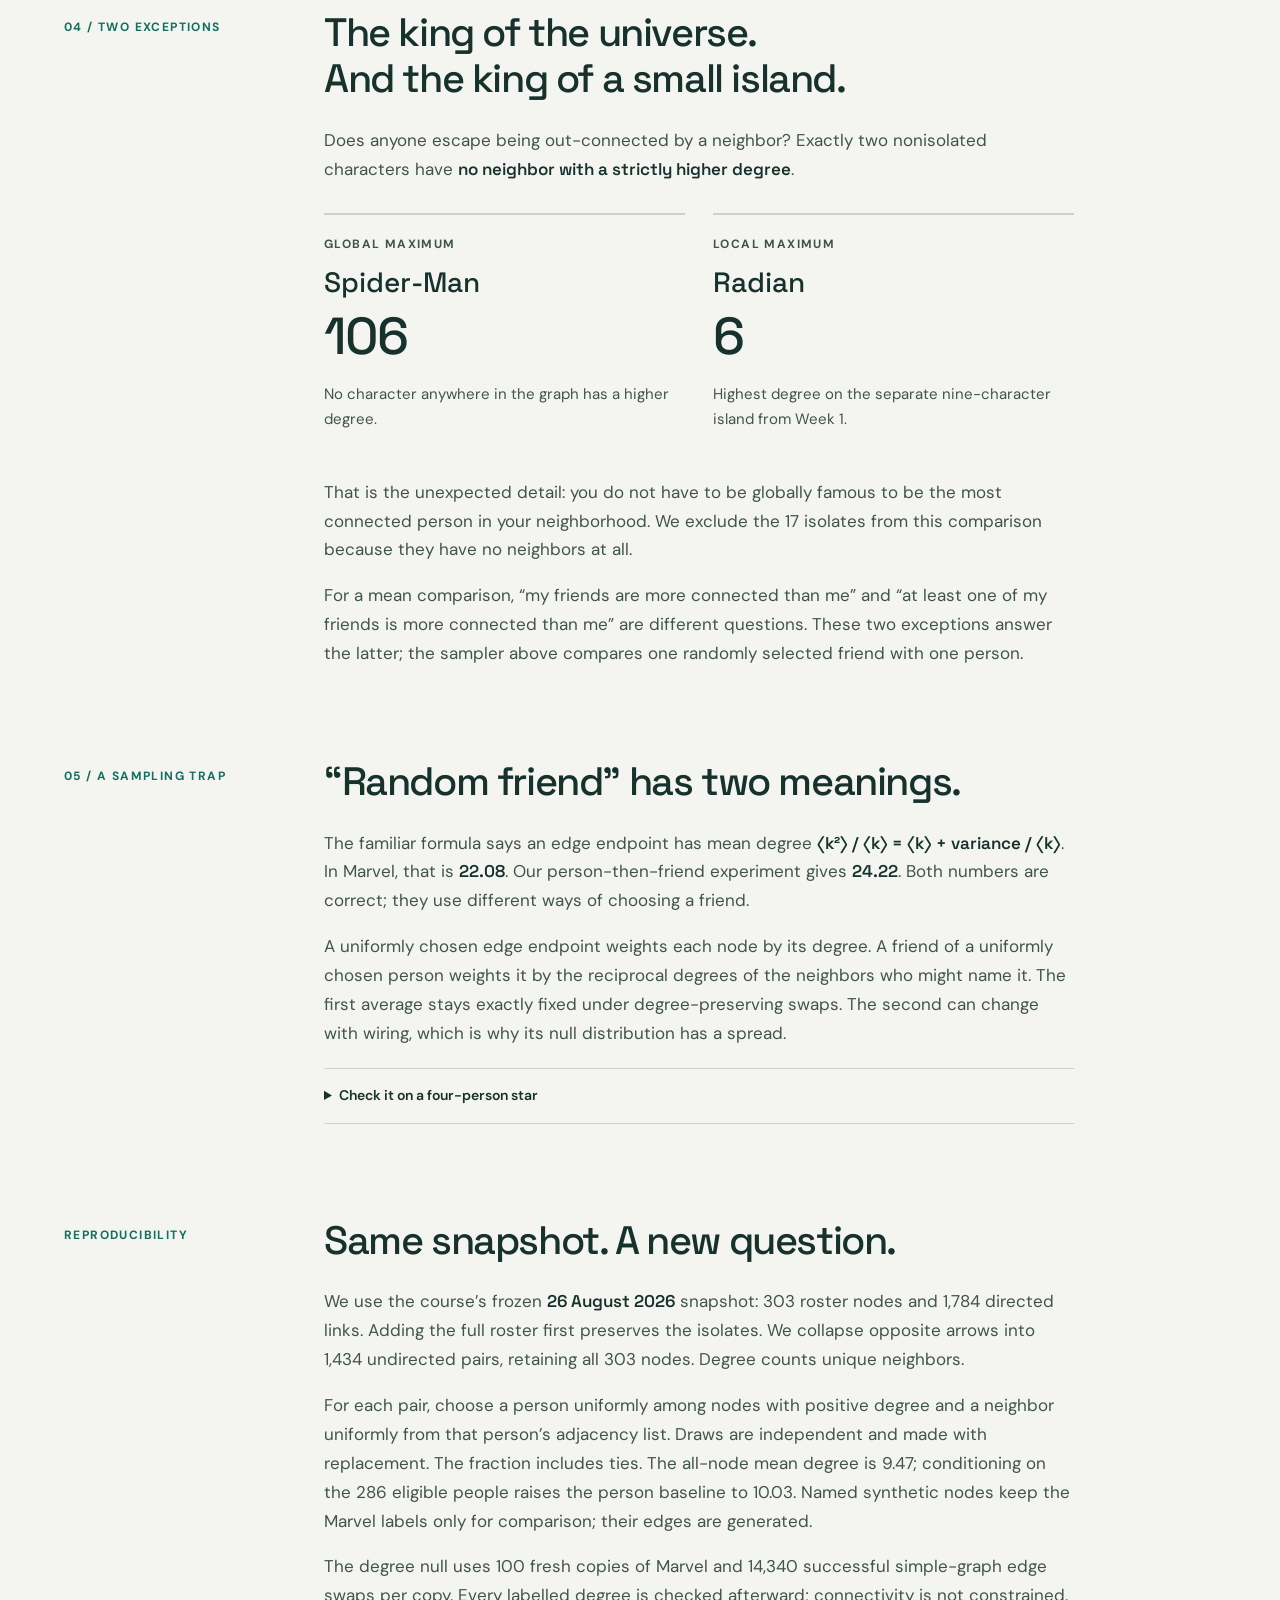
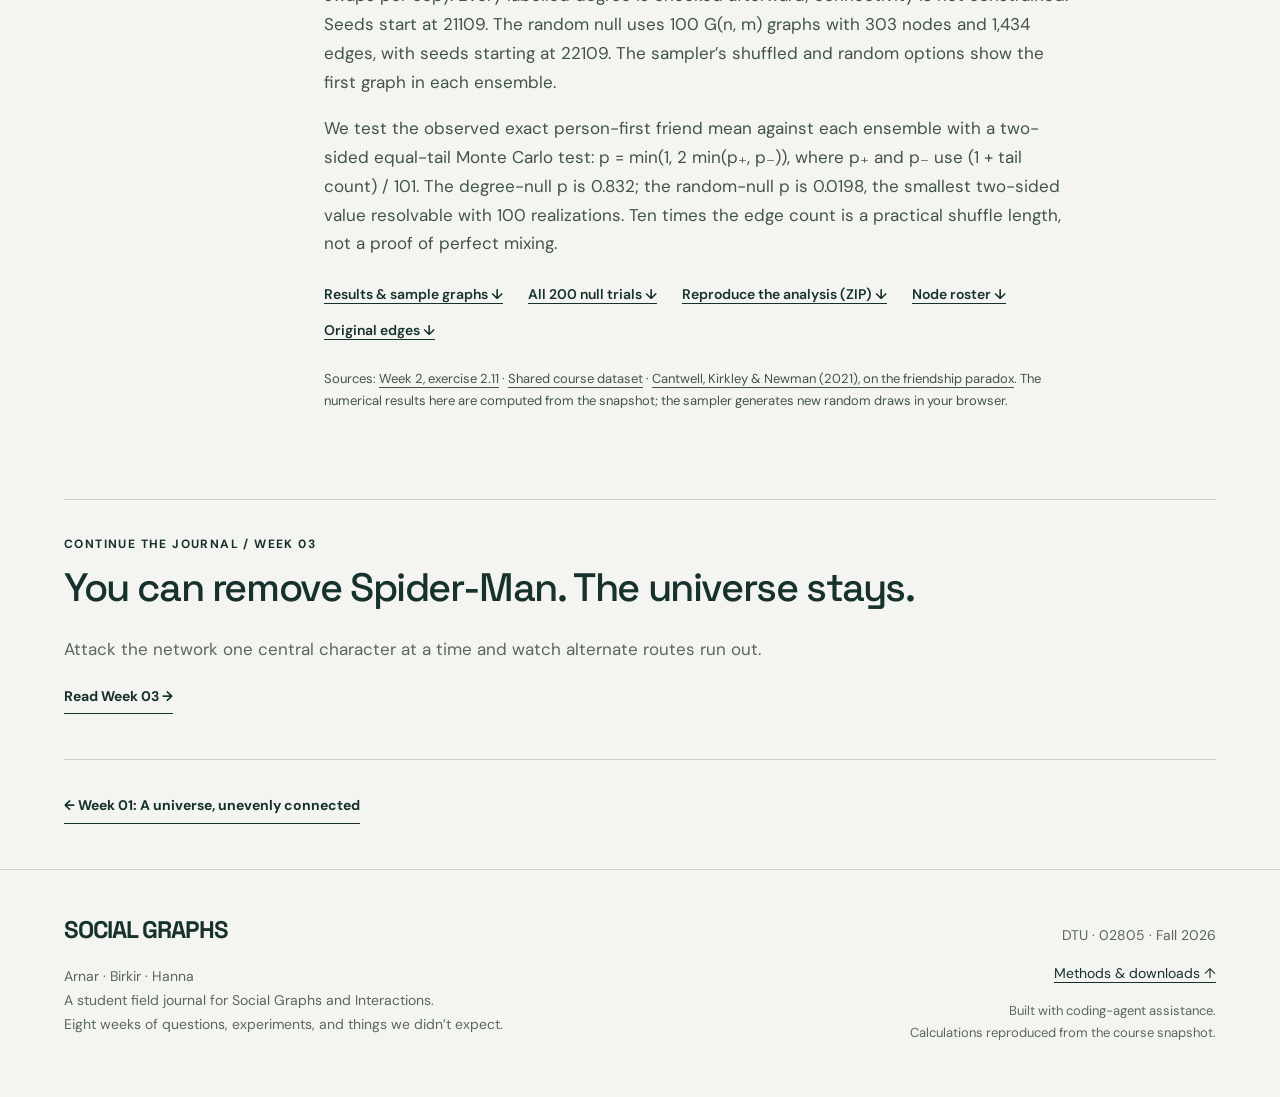
==== commit 6ddb2d5e: "add week 4" ====
--- a/site/weeks/week2.html
+++ b/site/weeks/week2.html
@@ -17,7 +17,7 @@
 <header class="masthead">
   <a class="wordmark" href="../" aria-label="Social Graphs home"><span class="brand-icon" aria-hidden="true">⠿</span> SOCIAL<br><span class="wordmark-bottom">GRAPHS</span></a>
   <div class="masthead-caption">A field journal on networks<br>DTU · 02805 · Fall 2026</div>
-  <nav aria-label="Main navigation"><a href="../#post">Week 01</a><a href="week2.html" aria-current="page">Week 02</a><a href="week3.html">Week 03</a><a href="#methods">Methods & data</a><a href="#about">About</a></nav>
+  <nav aria-label="Main navigation"><a href="../#post">Week 01</a><a href="week2.html" aria-current="page">Week 02</a><a href="week3.html">Week 03</a><a href="week4.html">Week 04</a><a href="#methods">Methods & data</a><a href="#about">About</a></nav>
 </header>
 <main id="post">
   <section class="intro">
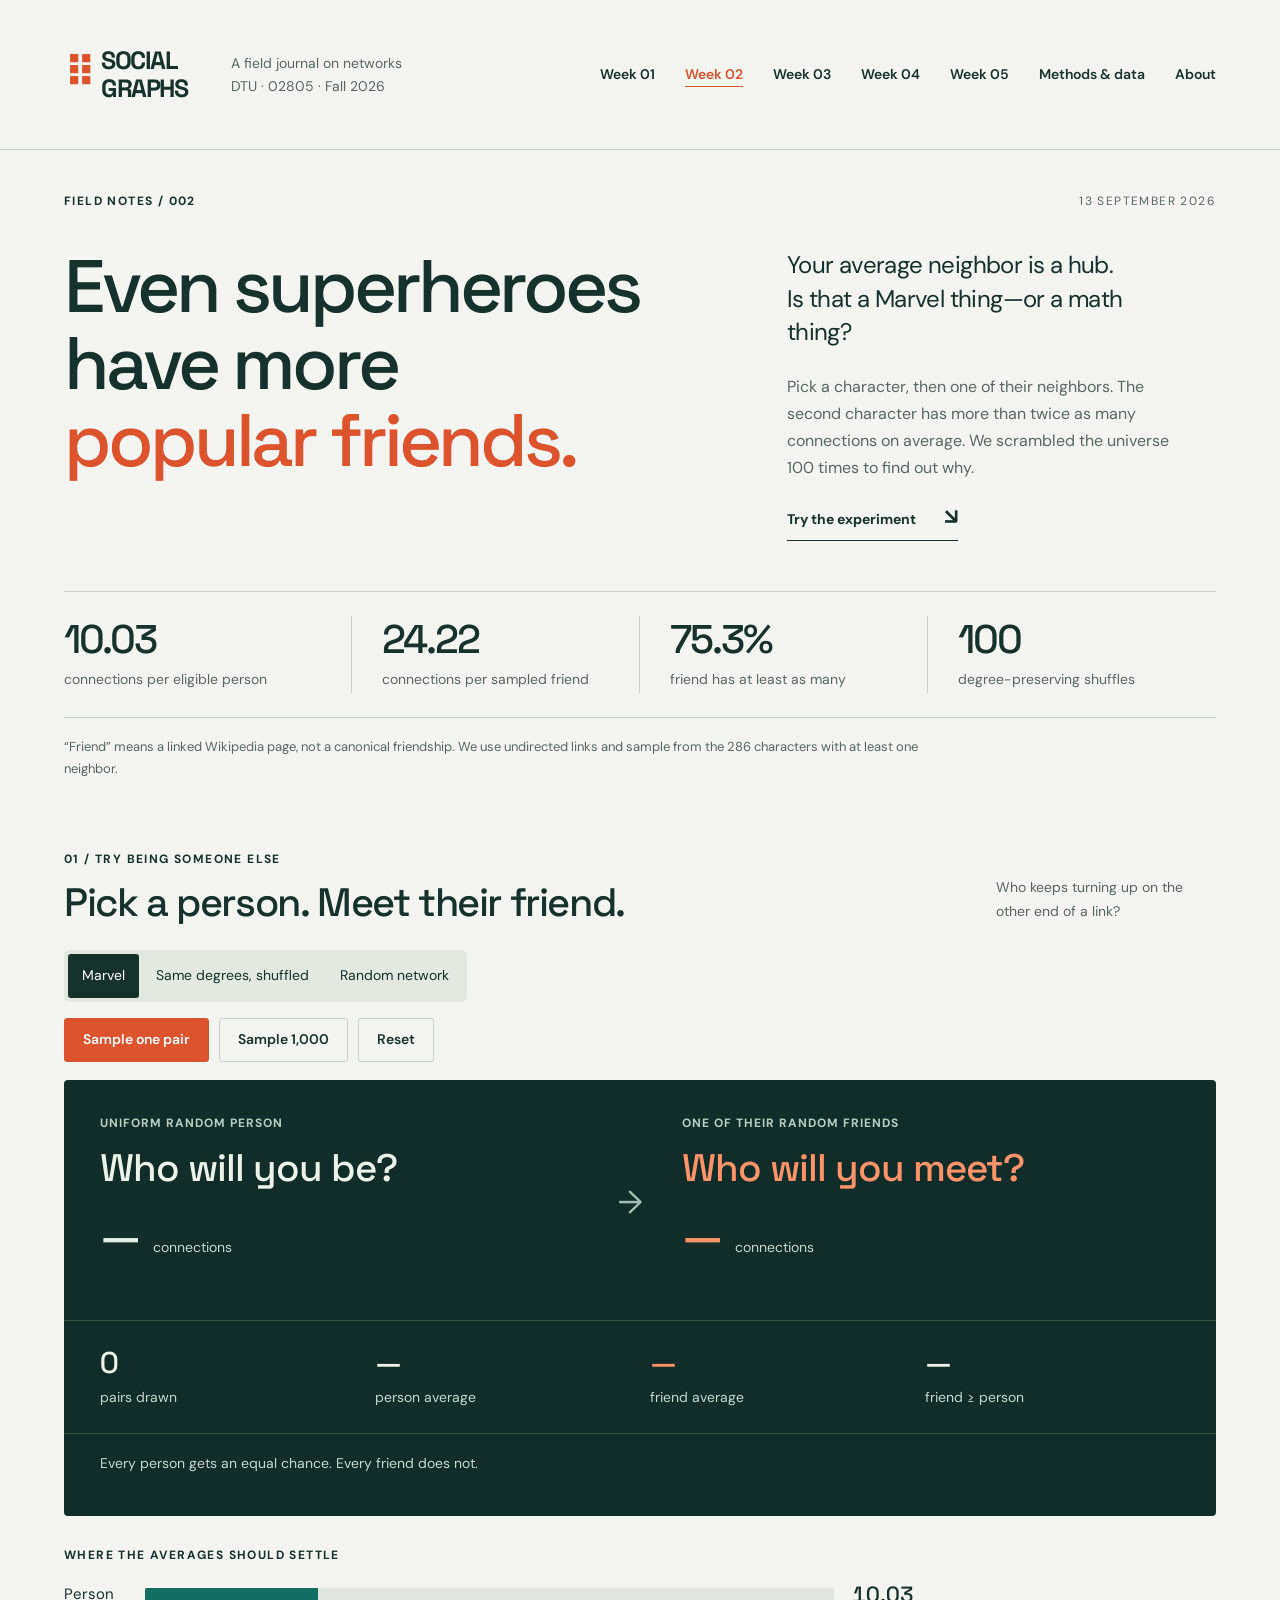
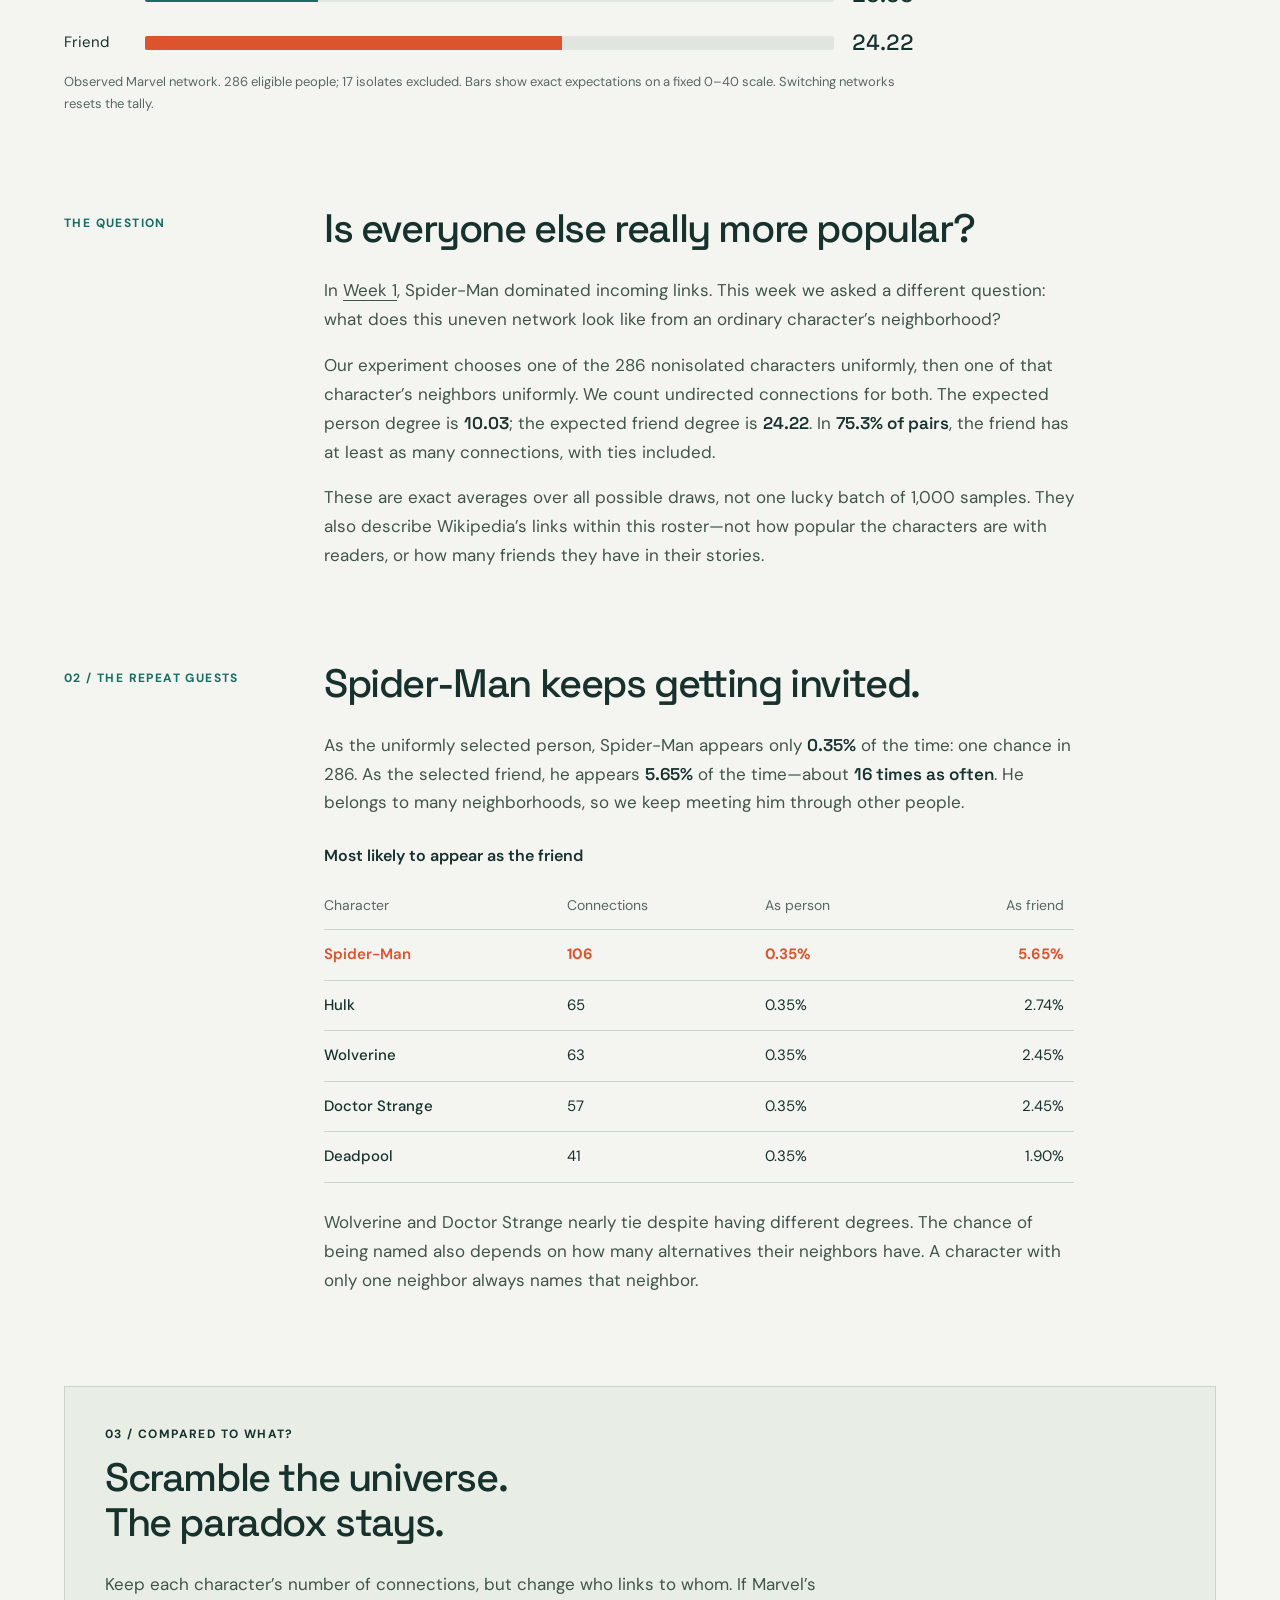
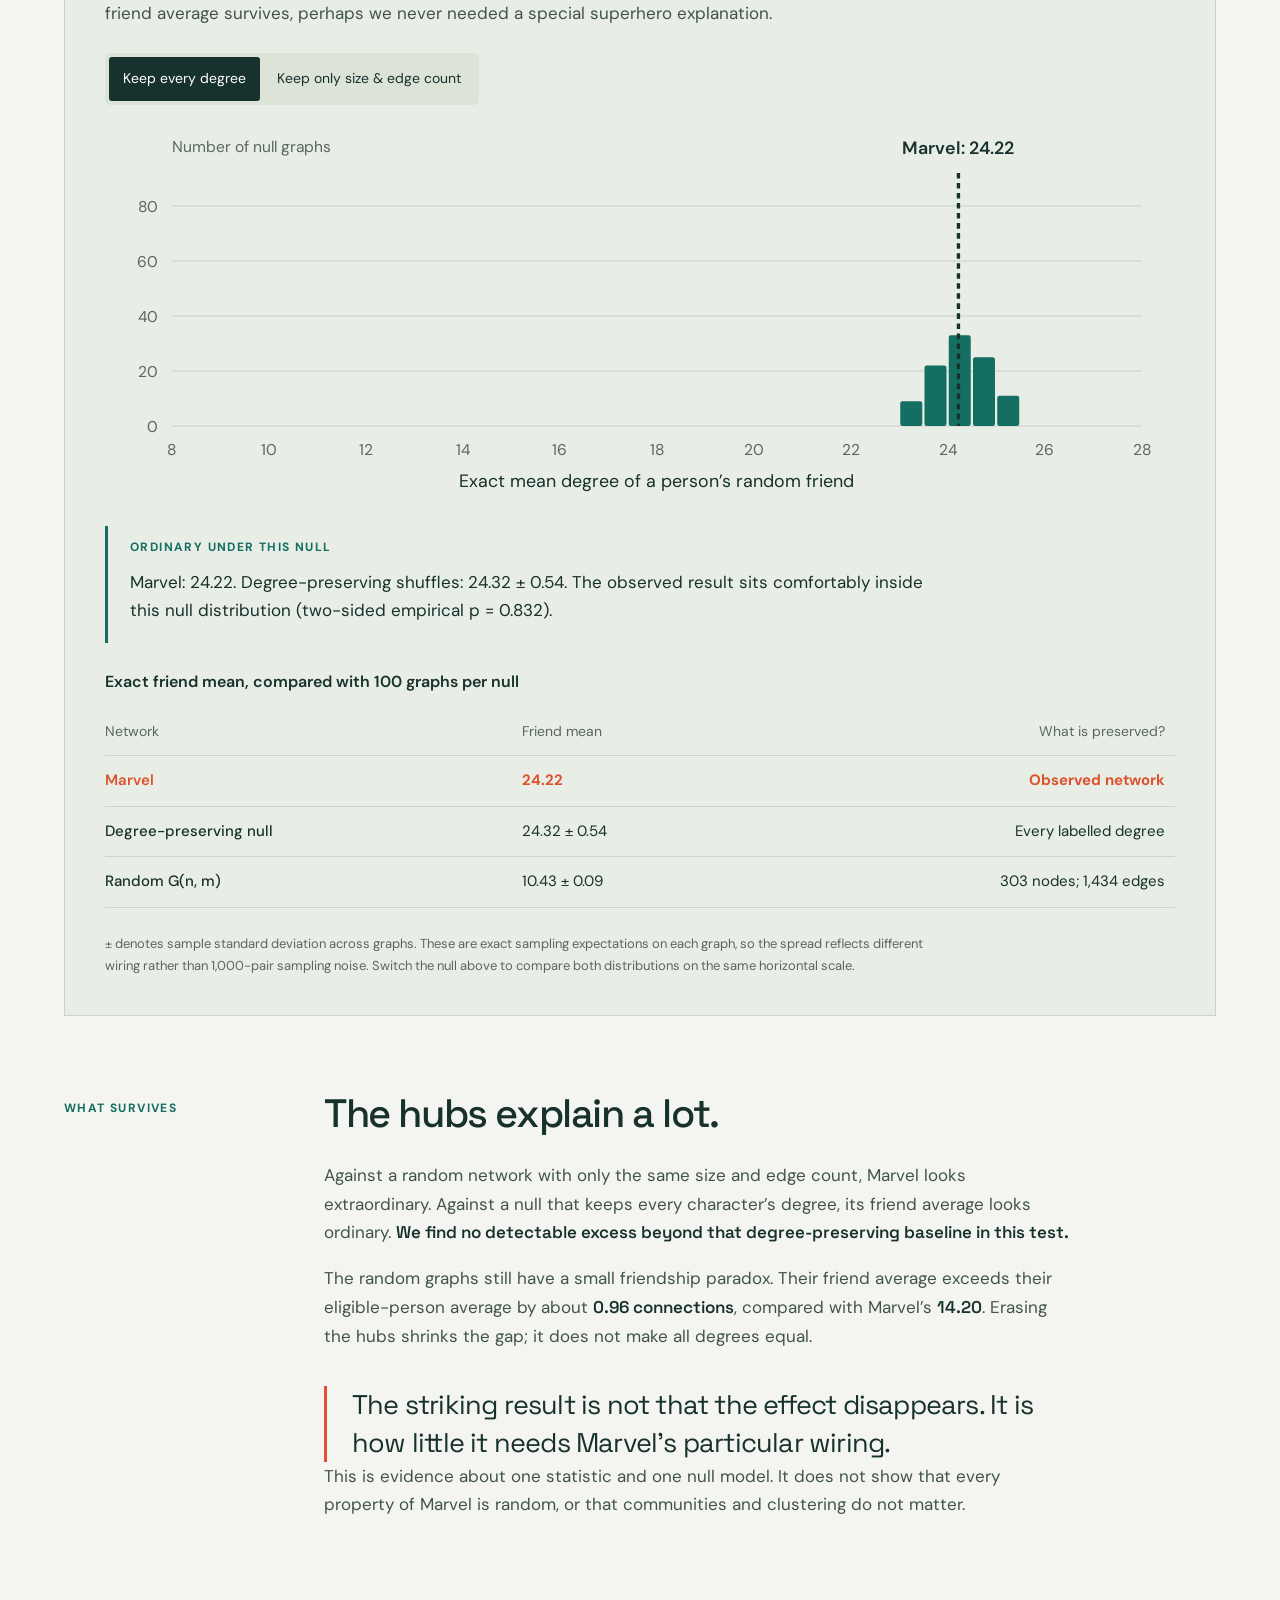
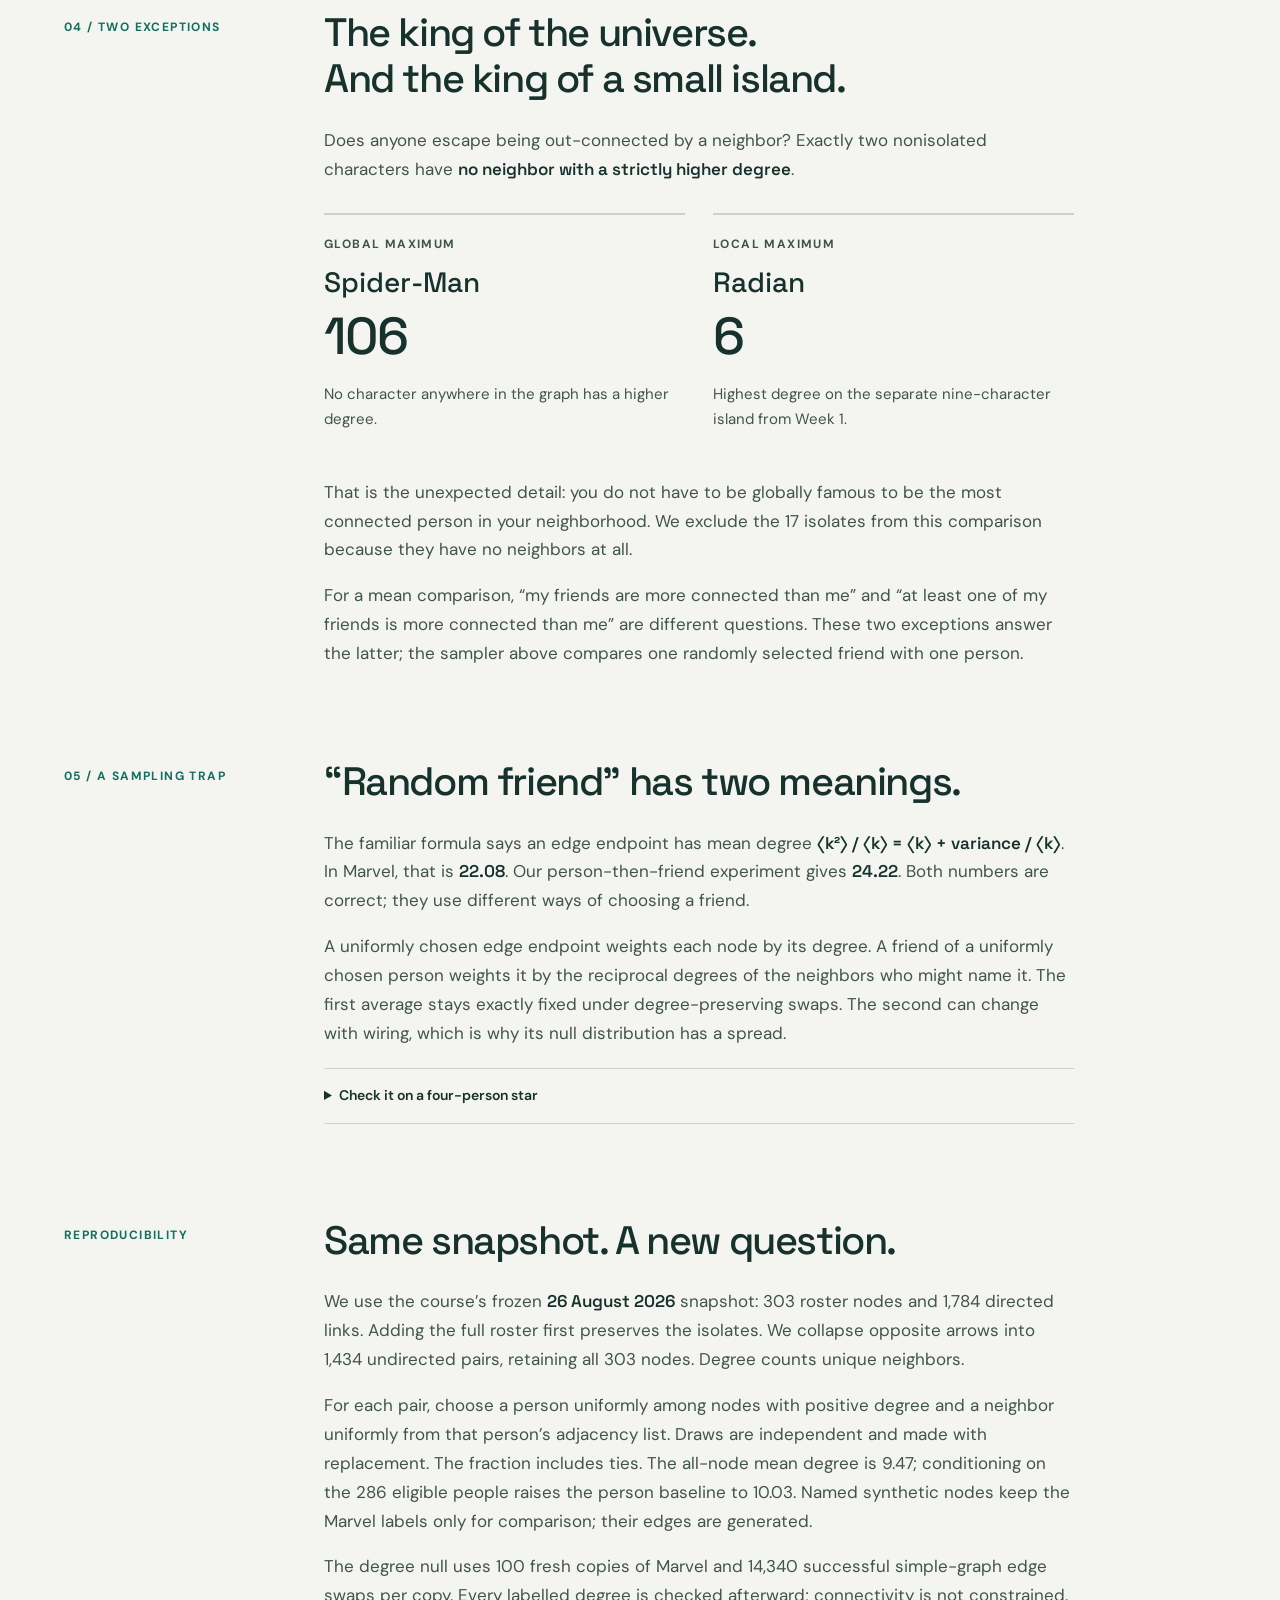
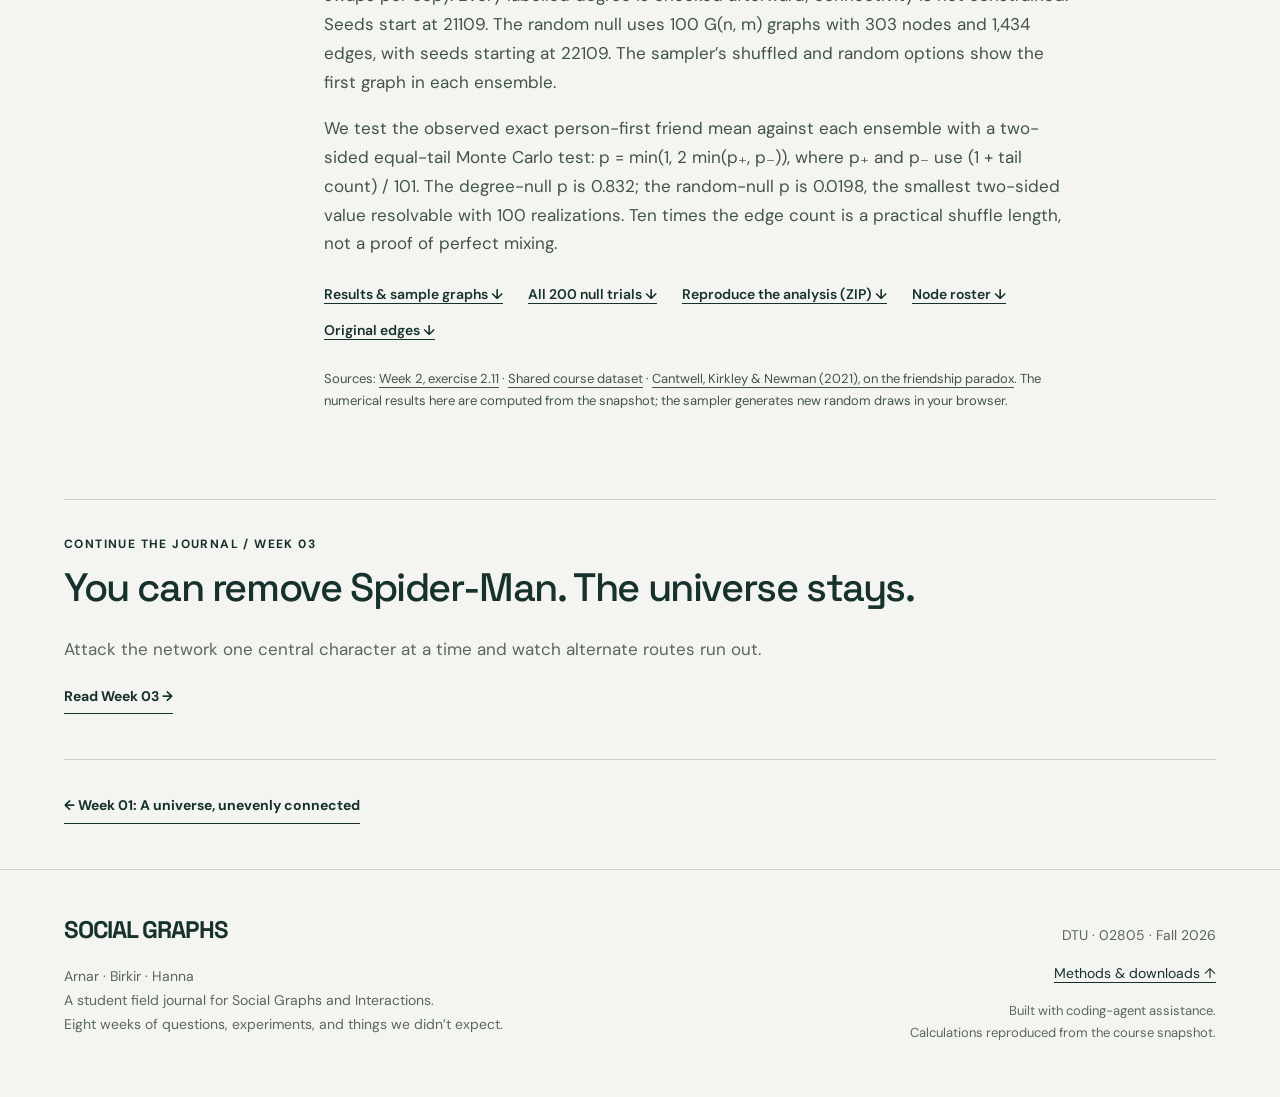
==== commit 6bcca450: "week 5" ====
--- a/site/weeks/week2.html
+++ b/site/weeks/week2.html
@@ -17,7 +17,7 @@
 <header class="masthead">
   <a class="wordmark" href="../" aria-label="Social Graphs home"><span class="brand-icon" aria-hidden="true">⠿</span> SOCIAL<br><span class="wordmark-bottom">GRAPHS</span></a>
   <div class="masthead-caption">A field journal on networks<br>DTU · 02805 · Fall 2026</div>
-  <nav aria-label="Main navigation"><a href="../#post">Week 01</a><a href="week2.html" aria-current="page">Week 02</a><a href="week3.html">Week 03</a><a href="week4.html">Week 04</a><a href="#methods">Methods & data</a><a href="#about">About</a></nav>
+  <nav aria-label="Main navigation"><a href="../#post">Week 01</a><a href="week2.html" aria-current="page">Week 02</a><a href="week3.html">Week 03</a><a href="week4.html">Week 04</a><a href="week5.html">Week 05</a><a href="#methods">Methods & data</a><a href="#about">About</a></nav>
 </header>
 <main id="post">
   <section class="intro">
--- a/site/style.css
+++ b/site/style.css
@@ -6,6 +6,7 @@
 @media(max-width:1100px){main,.masthead,footer{padding-inline:32px}.intro-grid{gap:35px}h1{letter-spacing:-4px}.masthead-caption{display:none}.story-section{grid-template-columns:145px minmax(0,1fr);gap:30px}.map-toolbar{flex-wrap:wrap}.map-layout{grid-template-columns:minmax(0,1fr) 240px}.node-panel{padding:25px 18px}.map-legend{flex-wrap:wrap;max-width:300px}.distribution-section{padding-inline:25px}}
 @media(max-width:700px){body{font-size:16px}main,.masthead,footer{padding-inline:20px}.masthead{min-height:105px;gap:10px}.wordmark{font-size:21px;padding-left:28px}.brand-icon{font-size:32px}nav{gap:15px;font-size:12px}nav a[href="#methods"]{display:none}.intro{padding-top:26px}.intro>.eyebrow{font-size:10px;letter-spacing:1px}.intro-grid{grid-template-columns:1fr;padding-top:30px;gap:30px}h1{font-size:clamp(55px,12vw,82px);letter-spacing:-3.5px}.intro-copy{max-width:none}.lede{font-size:21px}.intro-copy .text-link{margin-top:3px}.metrics{grid-template-columns:1fr 1fr;gap:22px 0;padding:22px 0}.metrics>div:nth-child(3){padding-left:0}.metrics>div:nth-child(2){border:0}.metrics strong{font-size:35px}.metrics span{font-size:12px}.section-top{display:block}.section-top>p{margin-top:15px;max-width:none}.network-section{padding-top:44px}h2{font-size:30px;letter-spacing:-1px}.segmented button{padding:7px 10px;font-size:12px}.segmented button span{margin-left:4px}.search-wrap{width:100%;justify-content:space-between}.search-wrap select{max-width:210px}.map-layout{grid-template-columns:1fr}.canvas-wrap,canvas{height:410px;min-height:410px}.map-legend{font-size:10px;left:15px;max-width:100%}.map-note{font-size:10px;left:15px}.node-panel{border-left:0;border-top:1px solid #39524a;padding:22px}.node-stats{display:flex;gap:25px;margin:15px 0}.node-stats>div{display:block;border:0}.node-stats dt{font-size:12px}.node-panel .small{margin-bottom:0}.story{padding-top:45px}.story-section{display:block;margin-bottom:45px}.margin-label{margin-bottom:14px}.leaderboards{gap:20px}table{font-size:12px}.leaderboards h3{font-size:17px}.distribution-section{margin-inline:-20px;padding:28px 20px;margin-bottom:45px;border-inline:0}.chart-controls{gap:10px}.degree-chart{margin-inline:-15px}.figure-caption{font-size:12px}.experiment{gap:20px}.experiment strong{font-size:40px}.experiment small{font-size:26px}.experiment div>span{font-size:11px}blockquote{font-size:23px}footer{display:block;padding-top:30px}footer>div:last-child{text-align:left;margin-top:25px}}
 @media(prefers-reduced-motion:reduce){html{scroll-behavior:auto}}
+nav{flex-wrap:wrap;justify-content:flex-end}
 
 
 nav a[aria-current=page]{color:var(--accent)}.next-post{border-top:1px solid var(--line);padding:35px 0 45px}.next-post p:not(.eyebrow){color:var(--muted)}
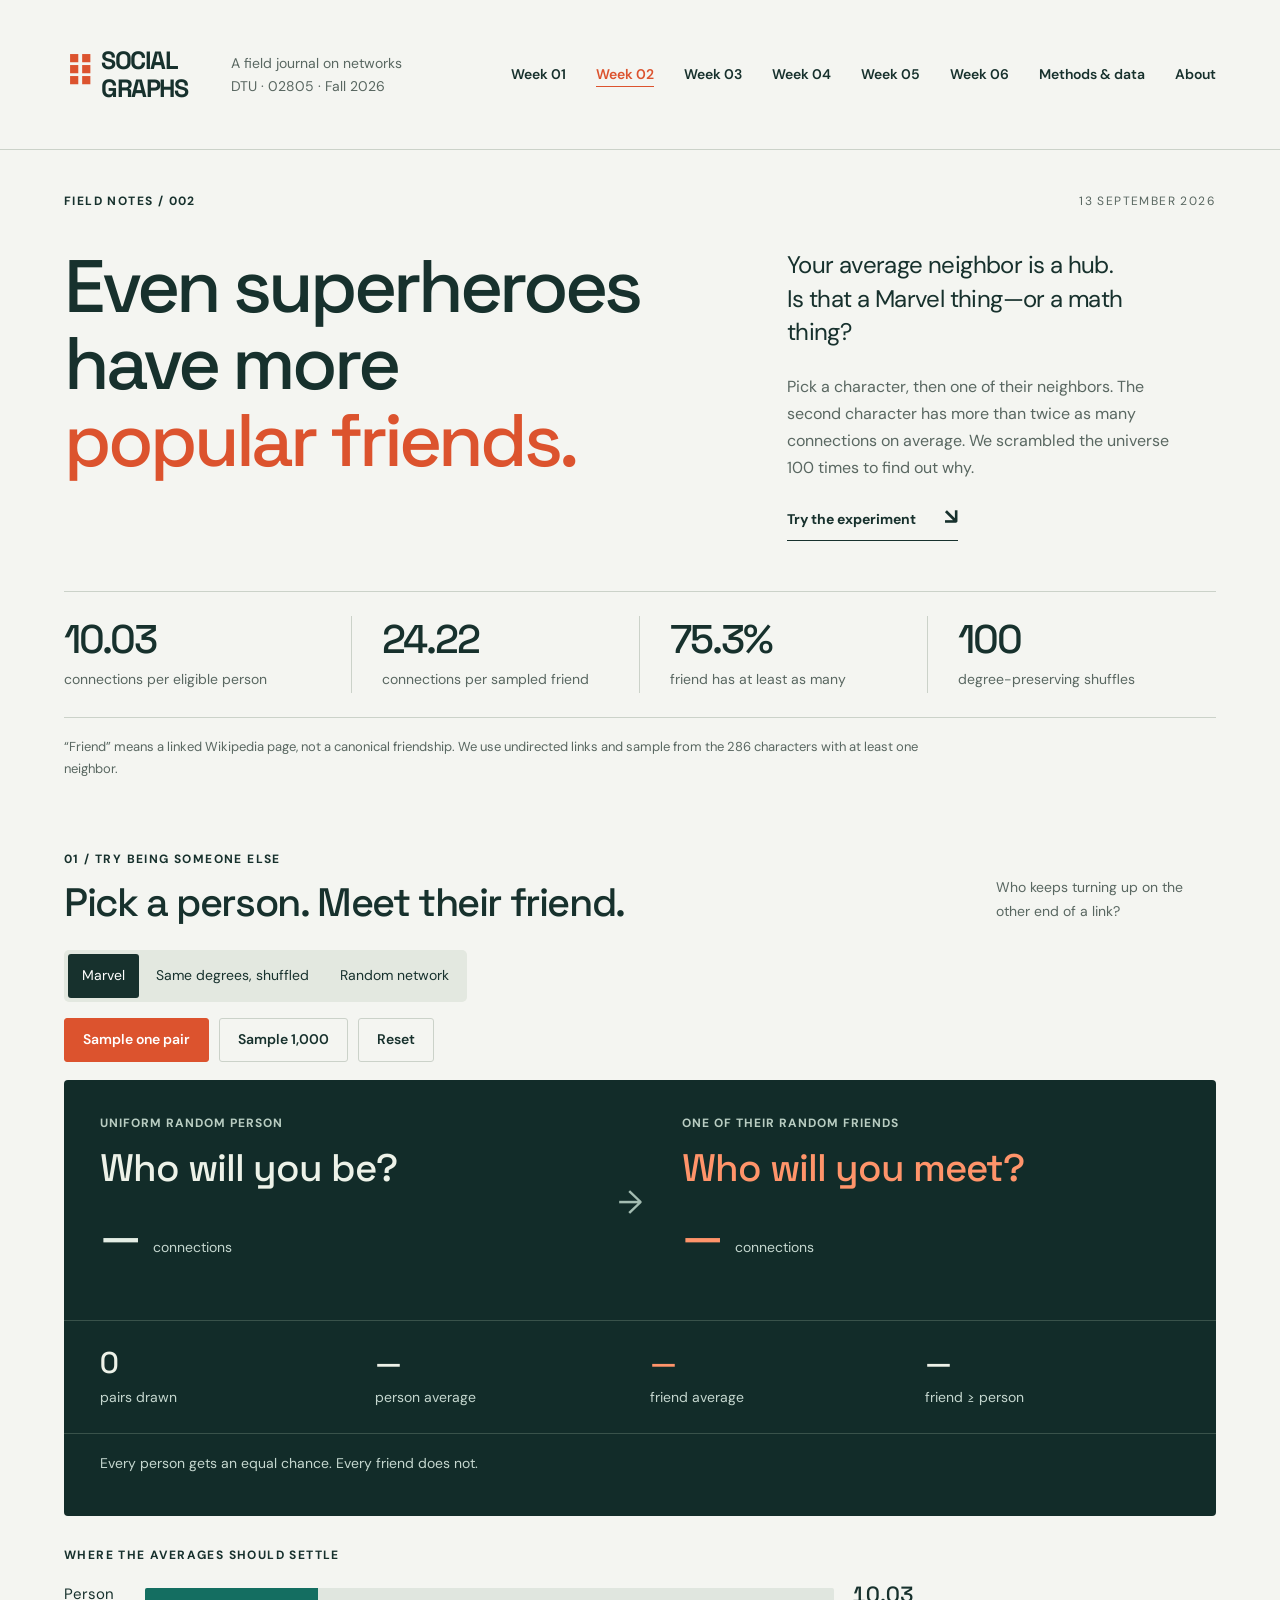
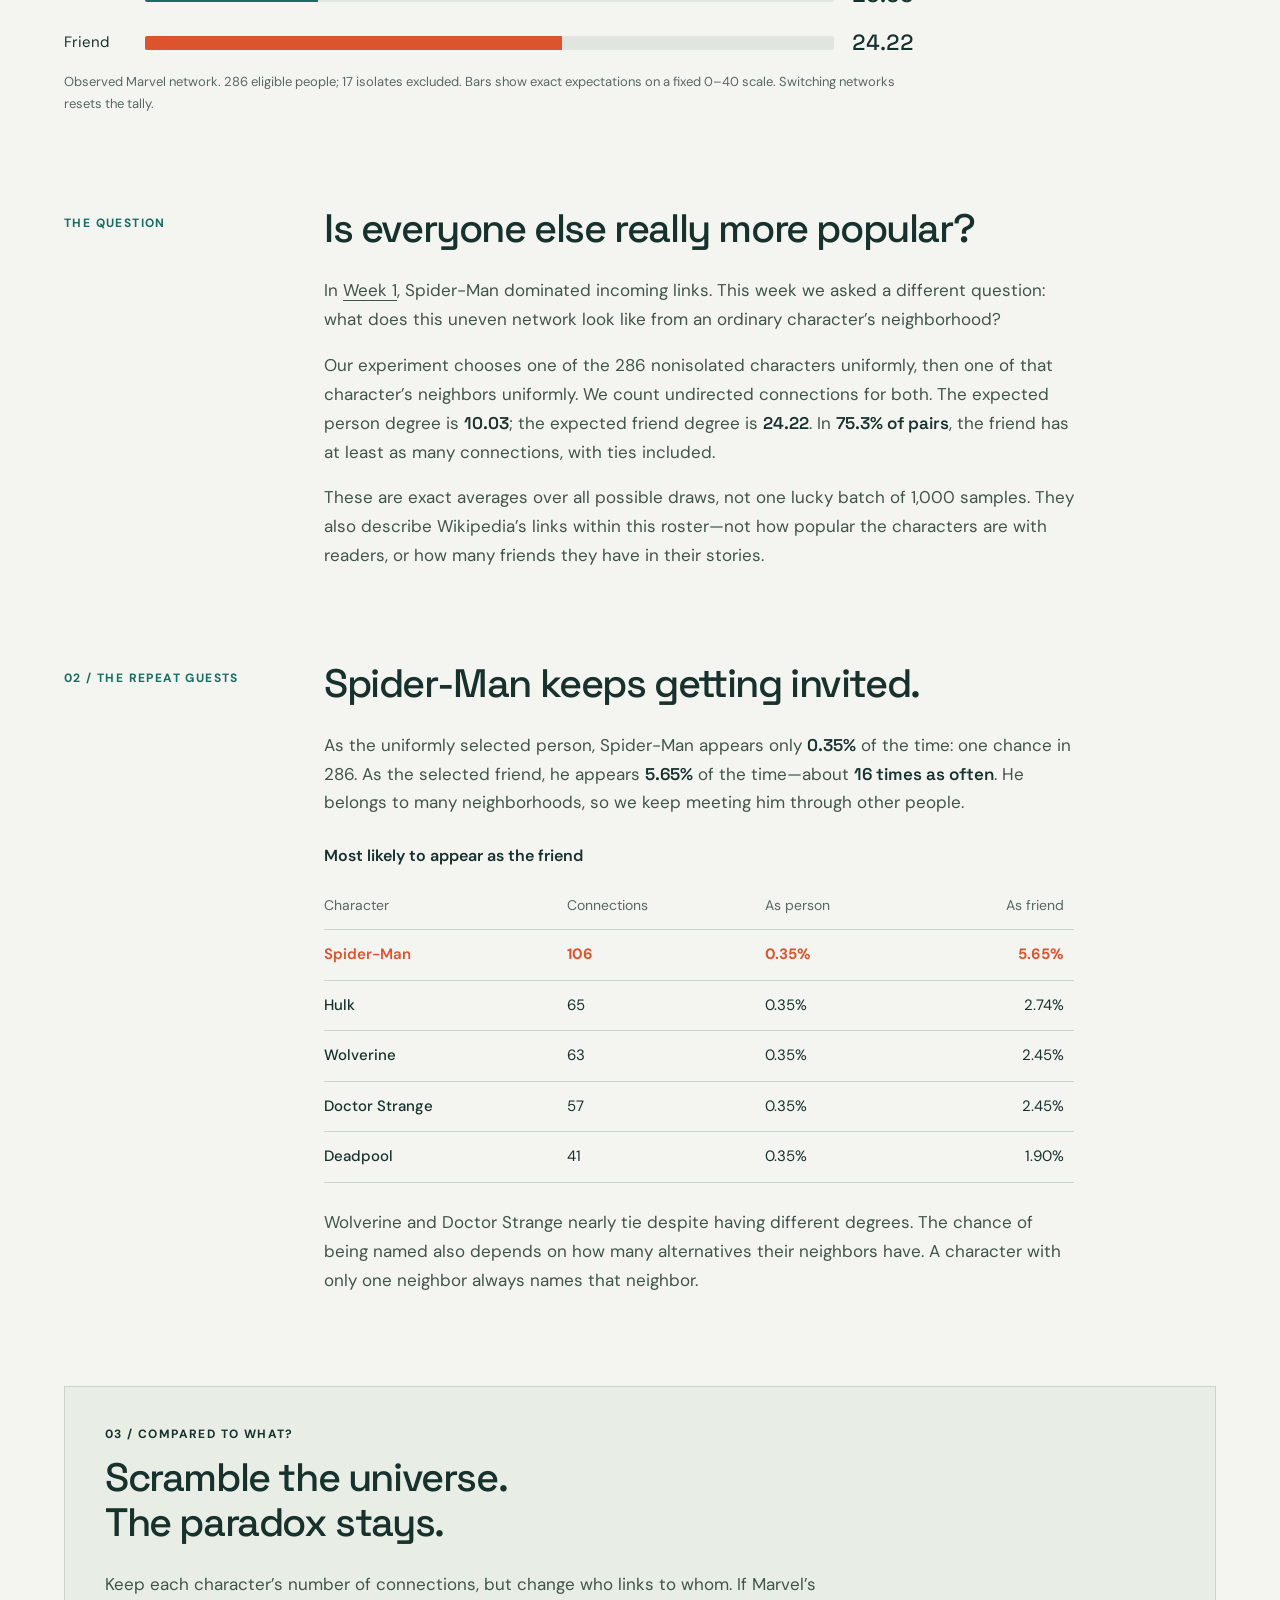
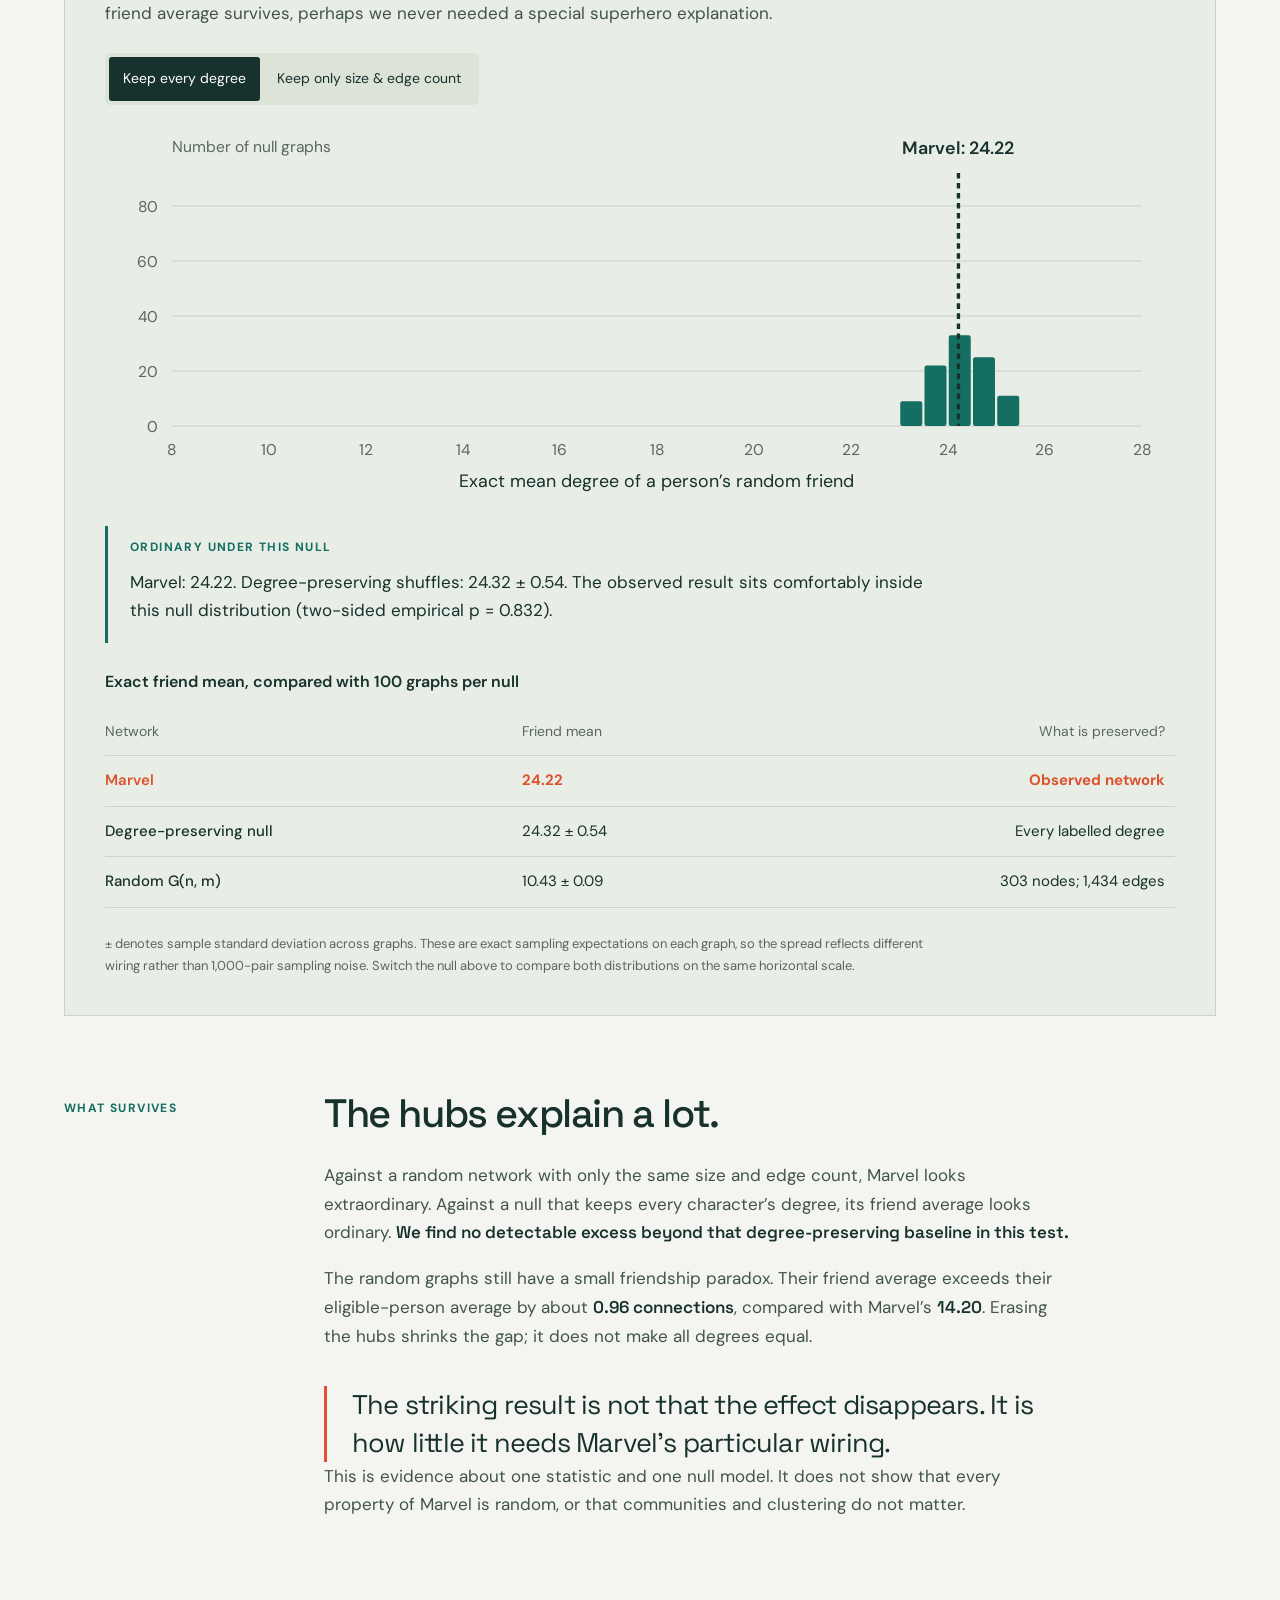
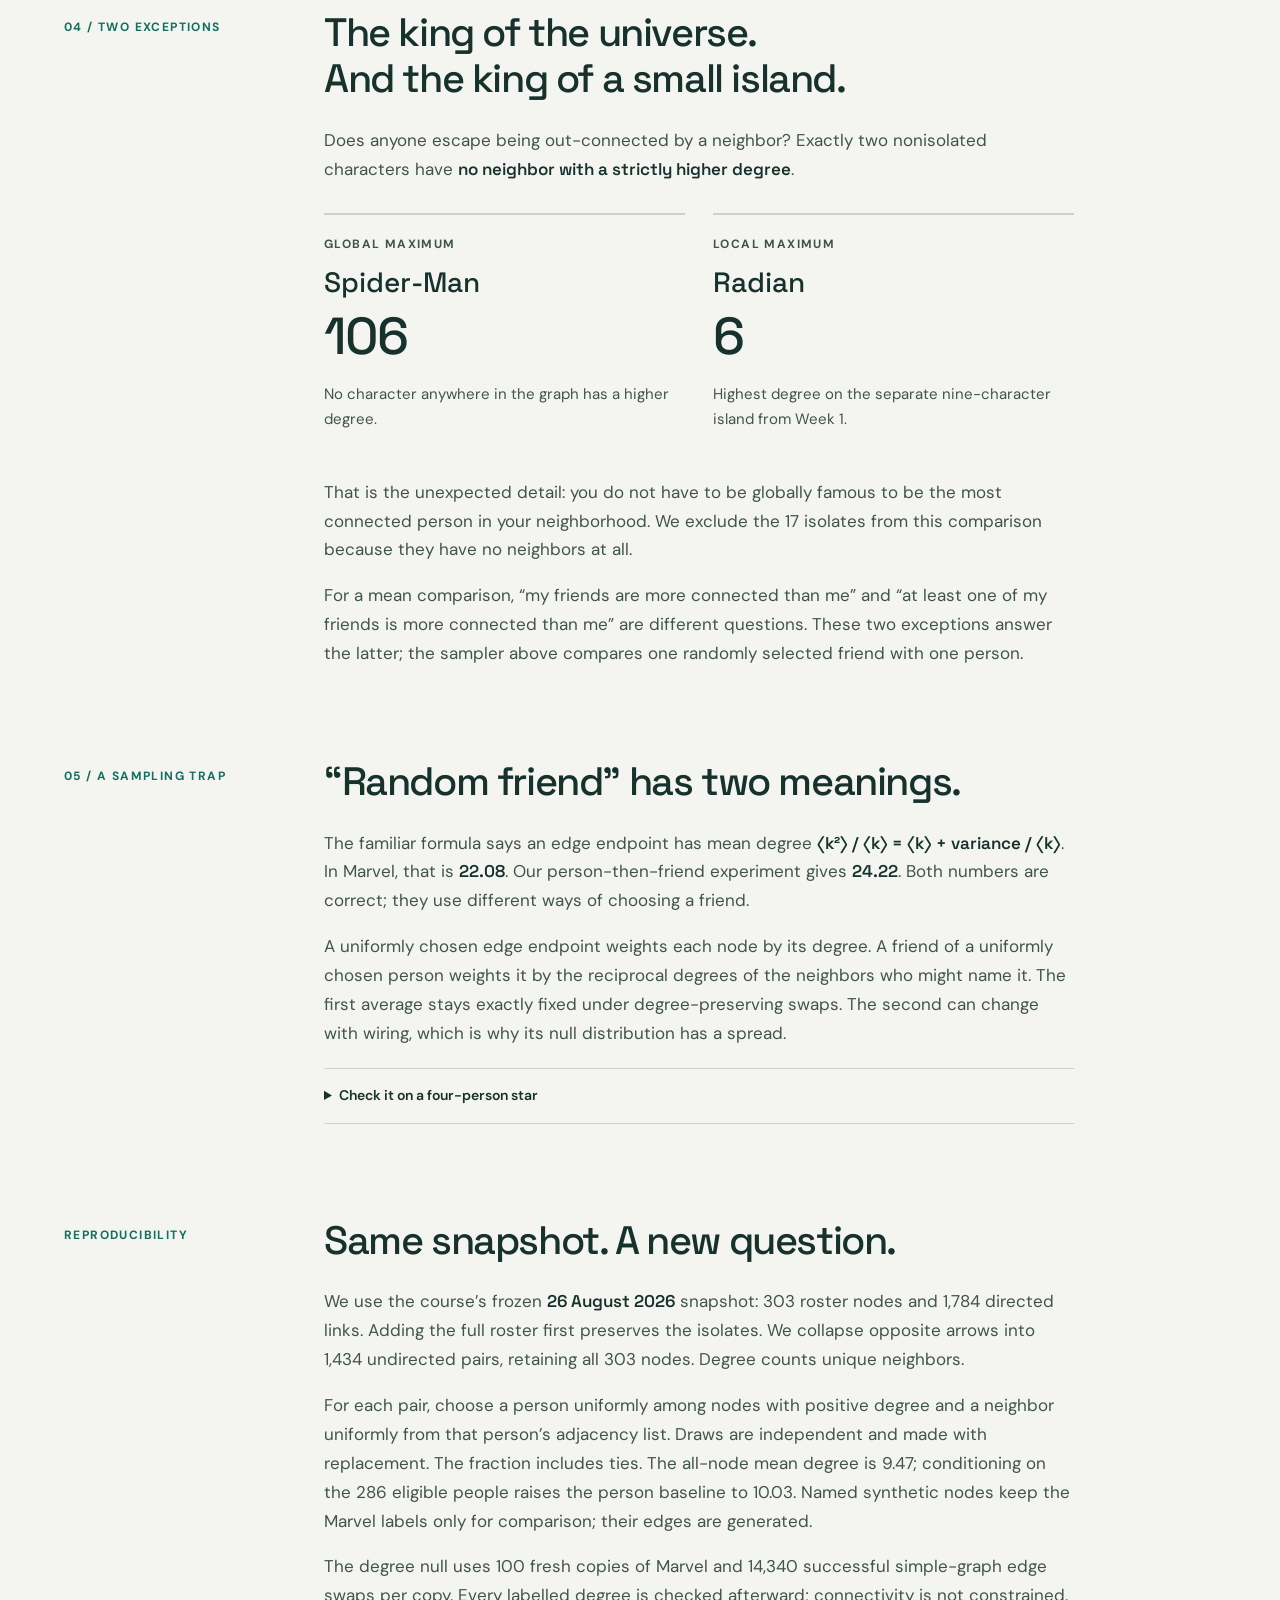
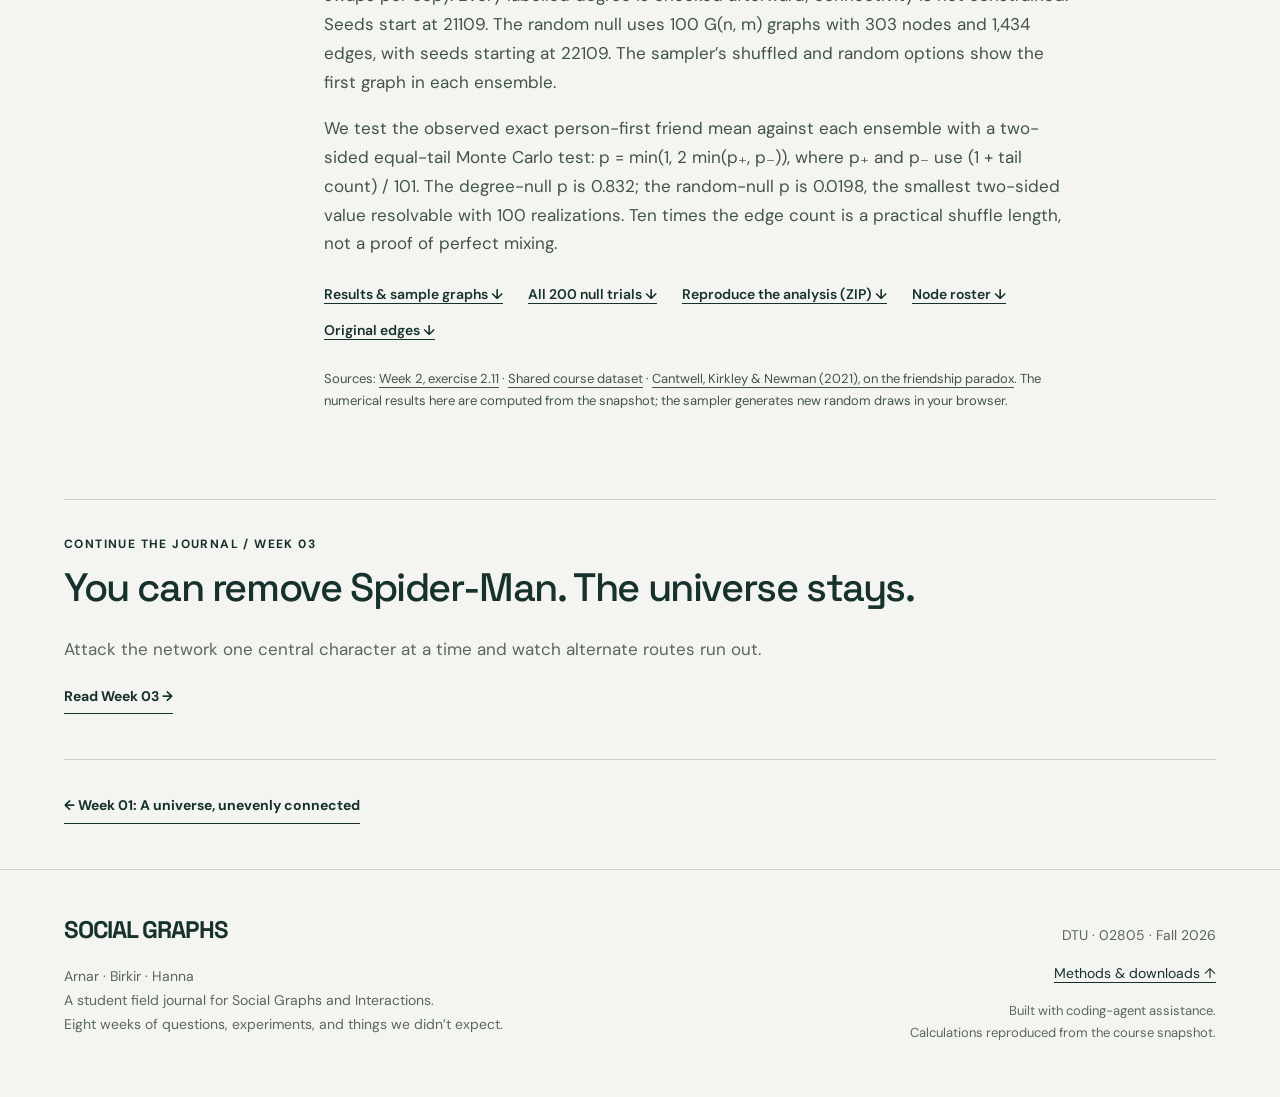
==== commit edffd910: "week 6" ====
--- a/site/weeks/week2.html
+++ b/site/weeks/week2.html
@@ -17,7 +17,7 @@
 <header class="masthead">
   <a class="wordmark" href="../" aria-label="Social Graphs home"><span class="brand-icon" aria-hidden="true">⠿</span> SOCIAL<br><span class="wordmark-bottom">GRAPHS</span></a>
   <div class="masthead-caption">A field journal on networks<br>DTU · 02805 · Fall 2026</div>
-  <nav aria-label="Main navigation"><a href="../#post">Week 01</a><a href="week2.html" aria-current="page">Week 02</a><a href="week3.html">Week 03</a><a href="week4.html">Week 04</a><a href="week5.html">Week 05</a><a href="#methods">Methods & data</a><a href="#about">About</a></nav>
+  <nav aria-label="Main navigation"><a href="../#post">Week 01</a><a href="week2.html" aria-current="page">Week 02</a><a href="week3.html">Week 03</a><a href="week4.html">Week 04</a><a href="week5.html">Week 05</a><a href="week6.html">Week 06</a><a href="#methods">Methods & data</a><a href="#about">About</a></nav>
 </header>
 <main id="post">
   <section class="intro">
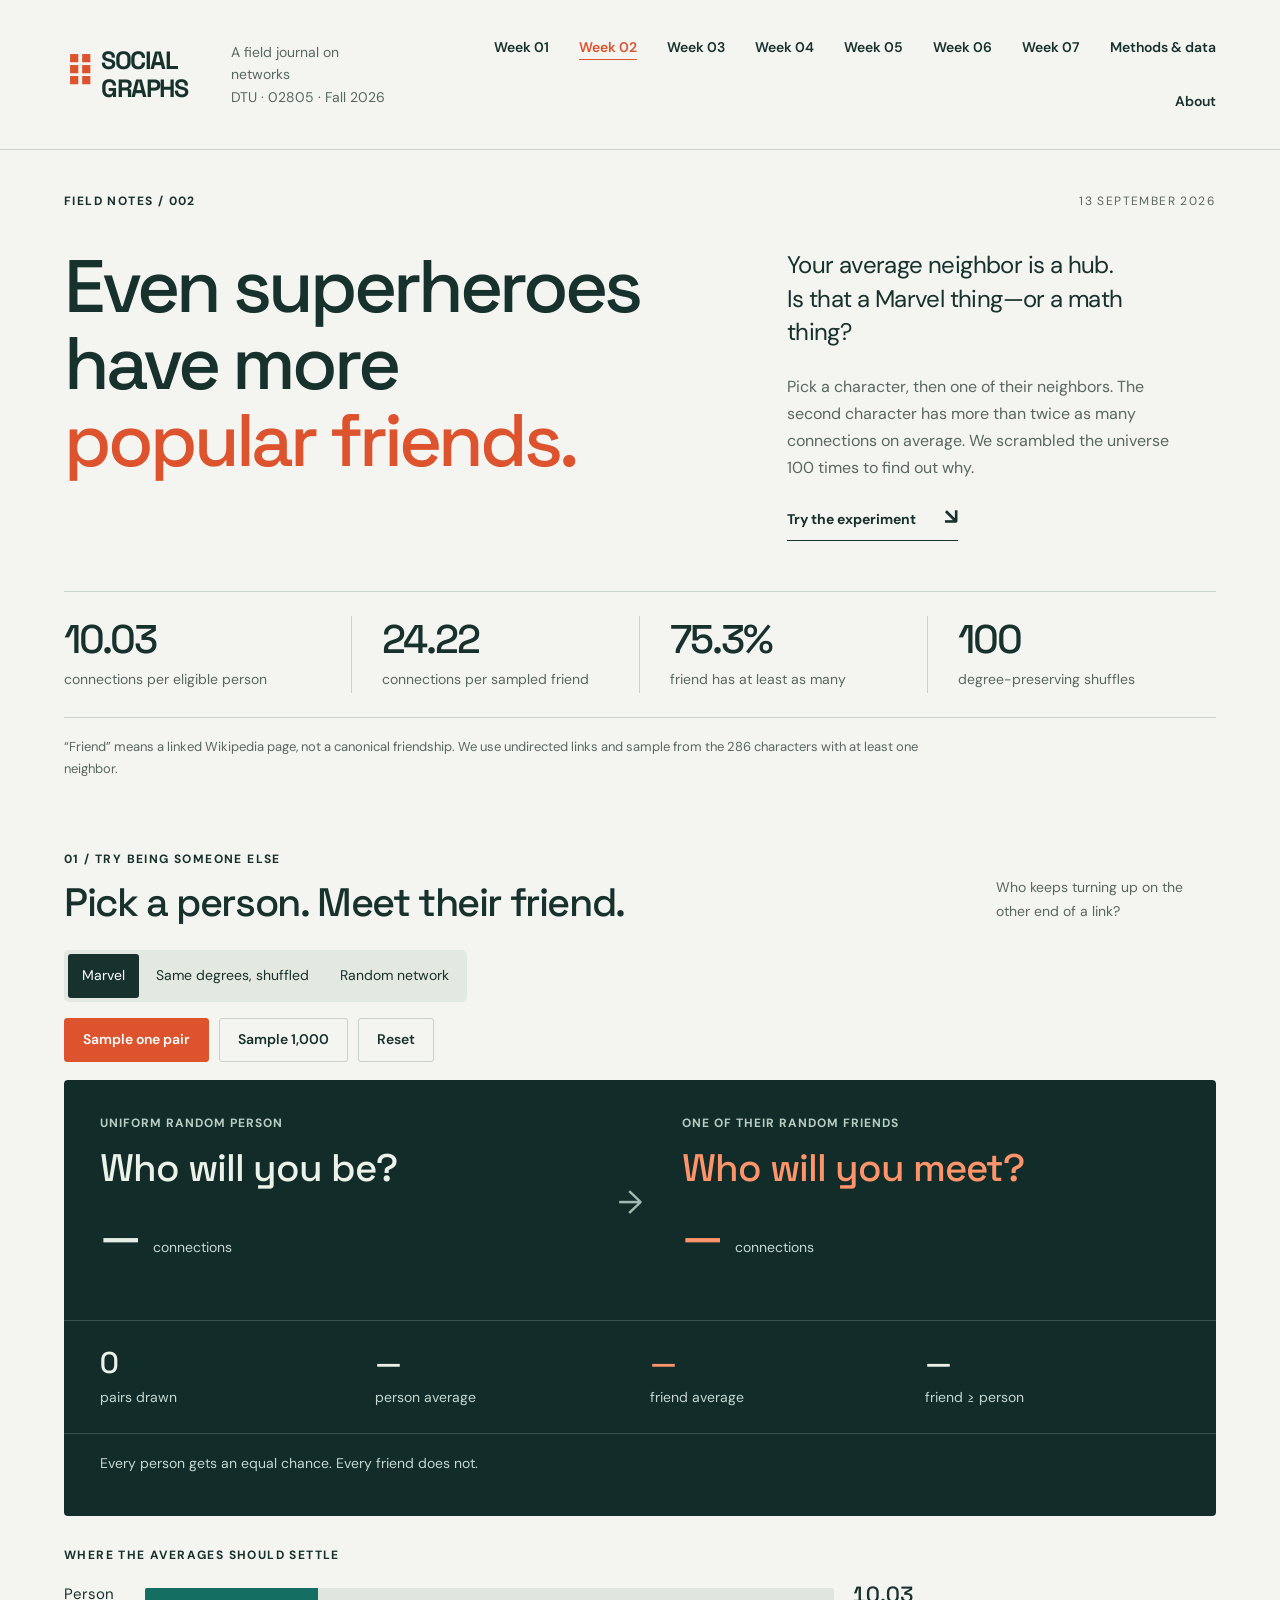
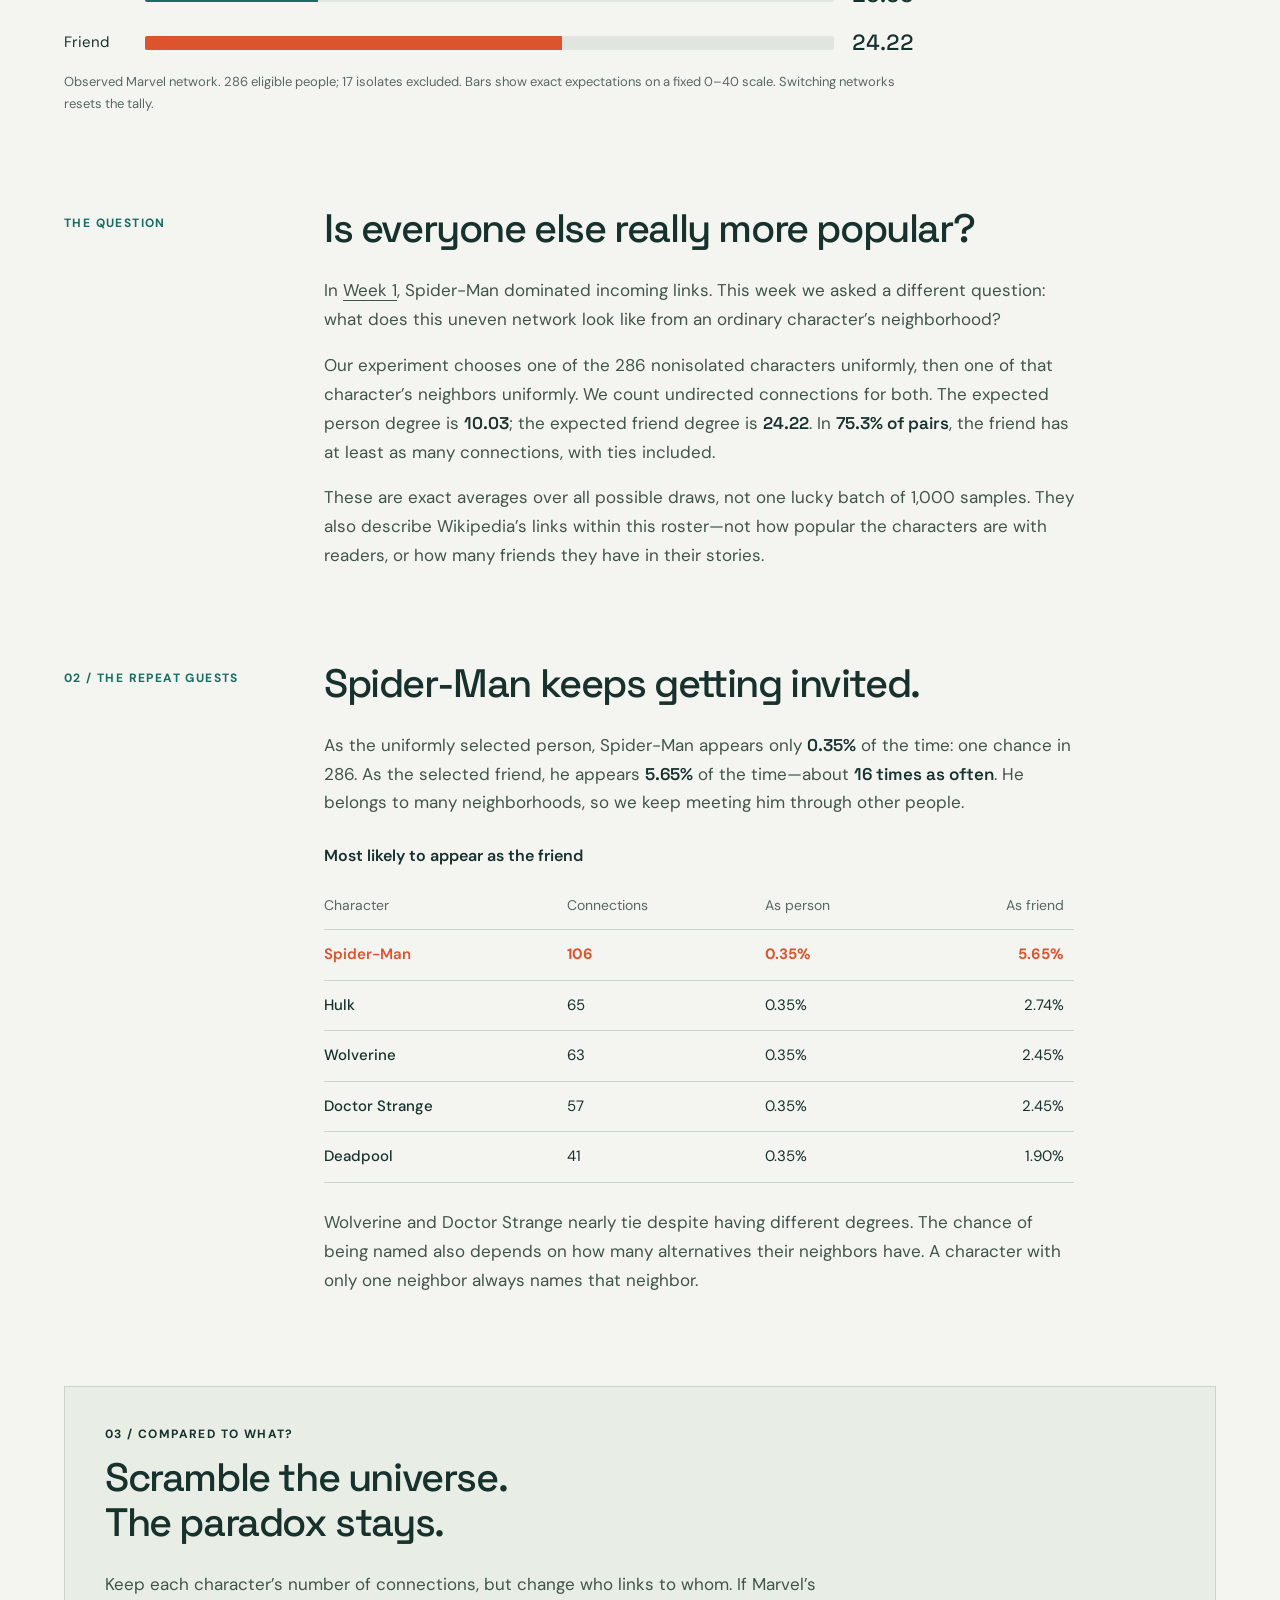
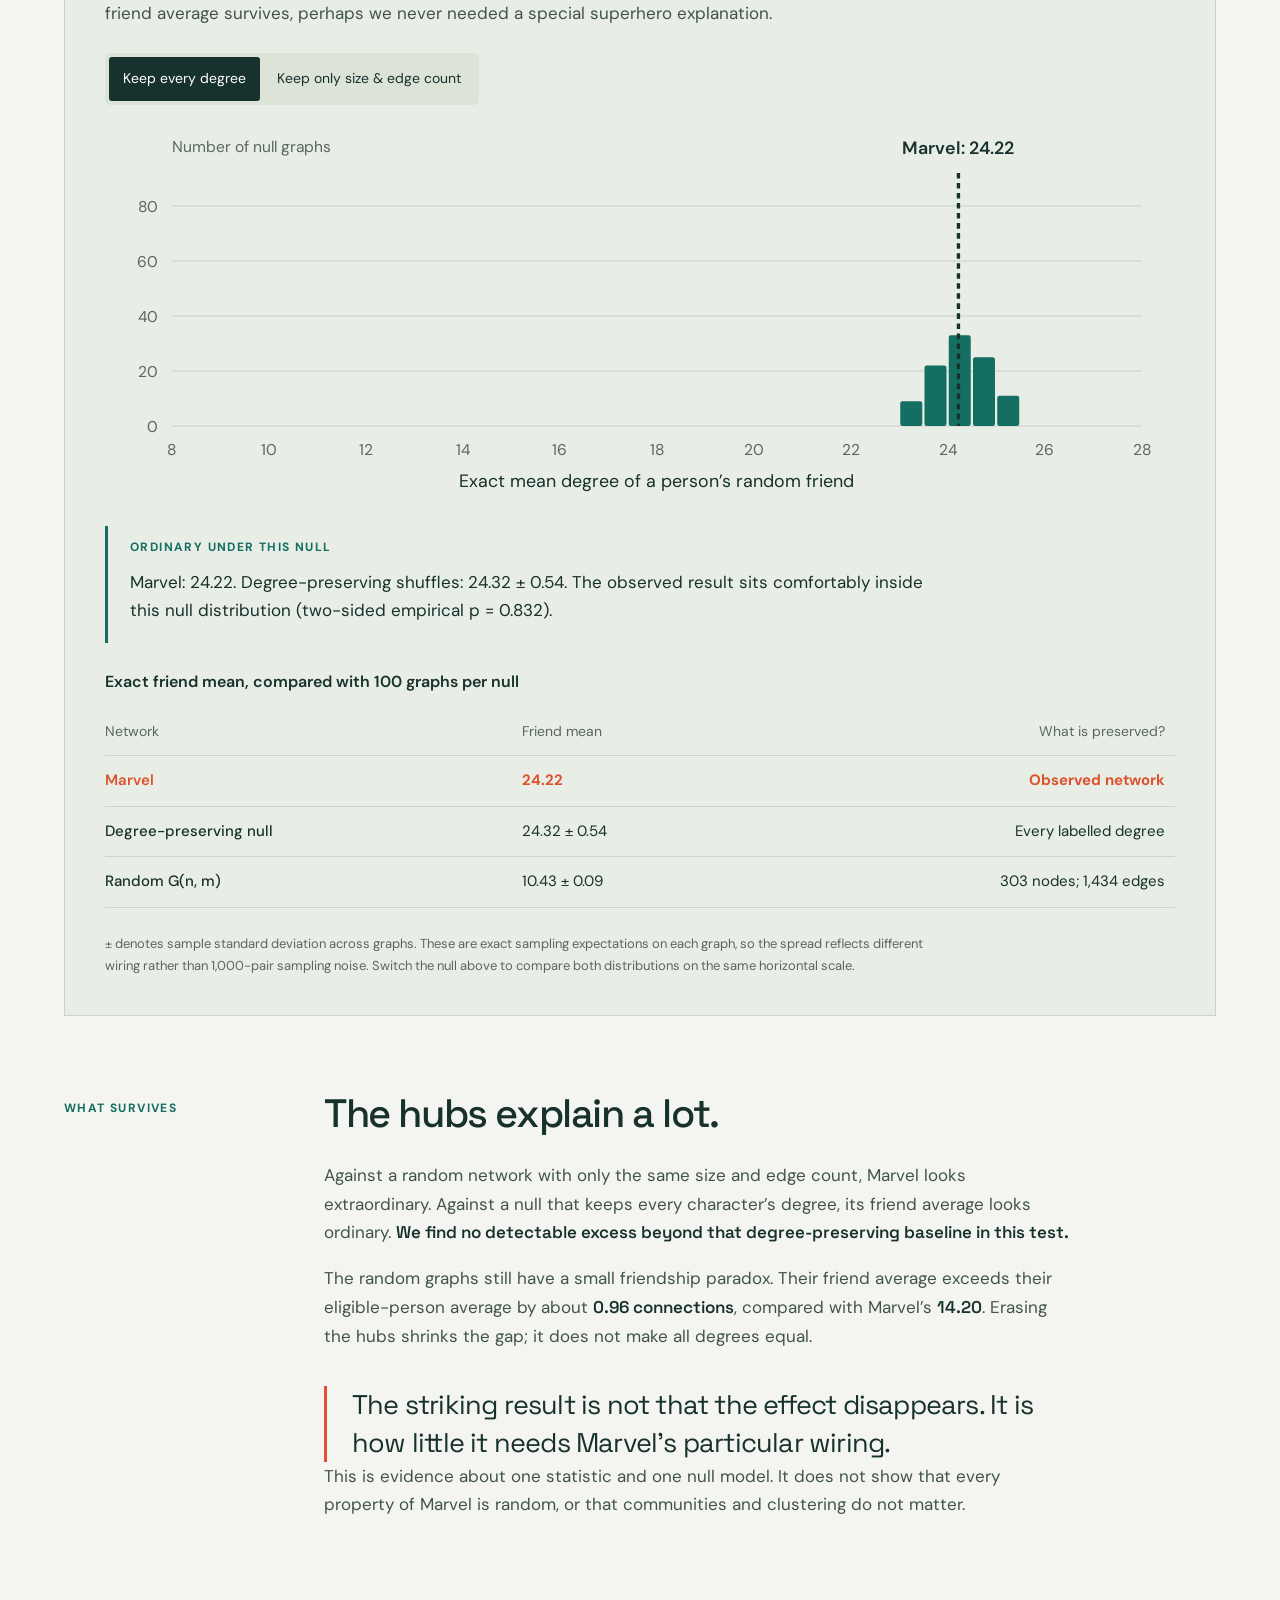
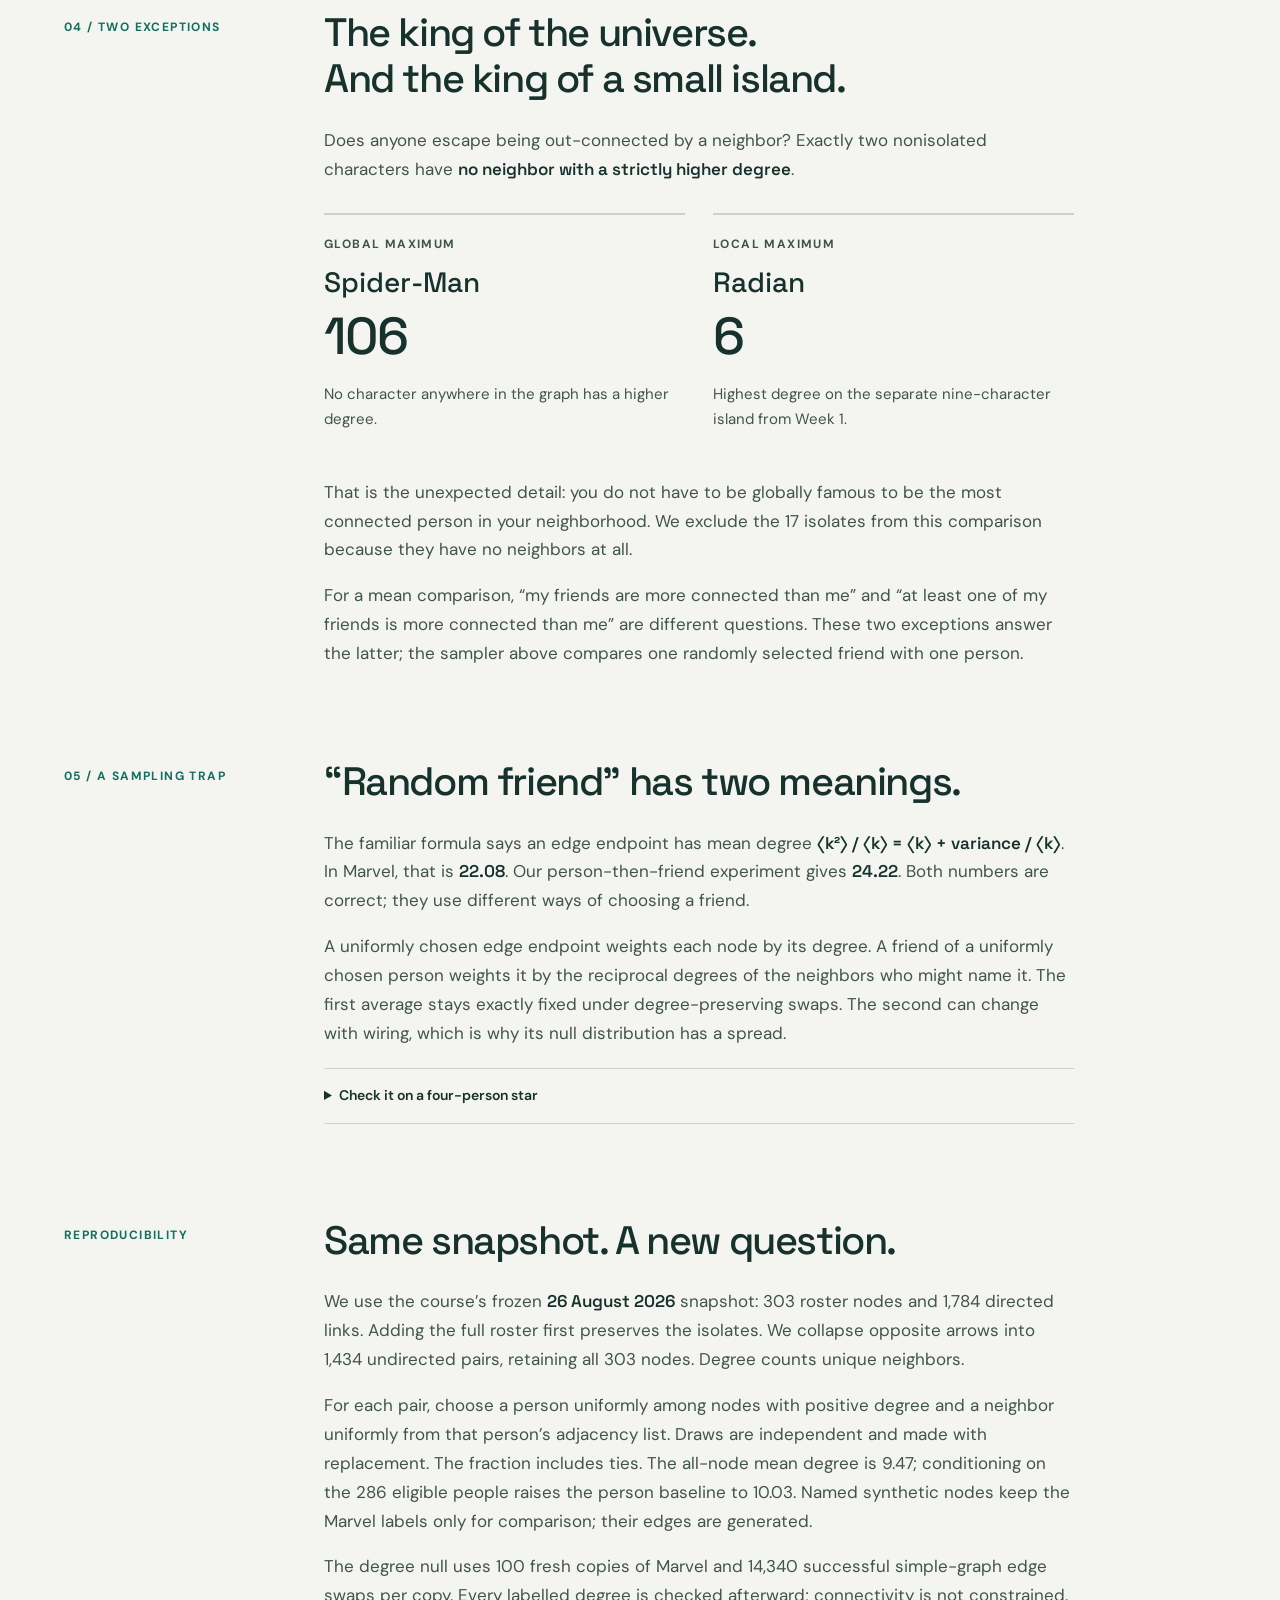
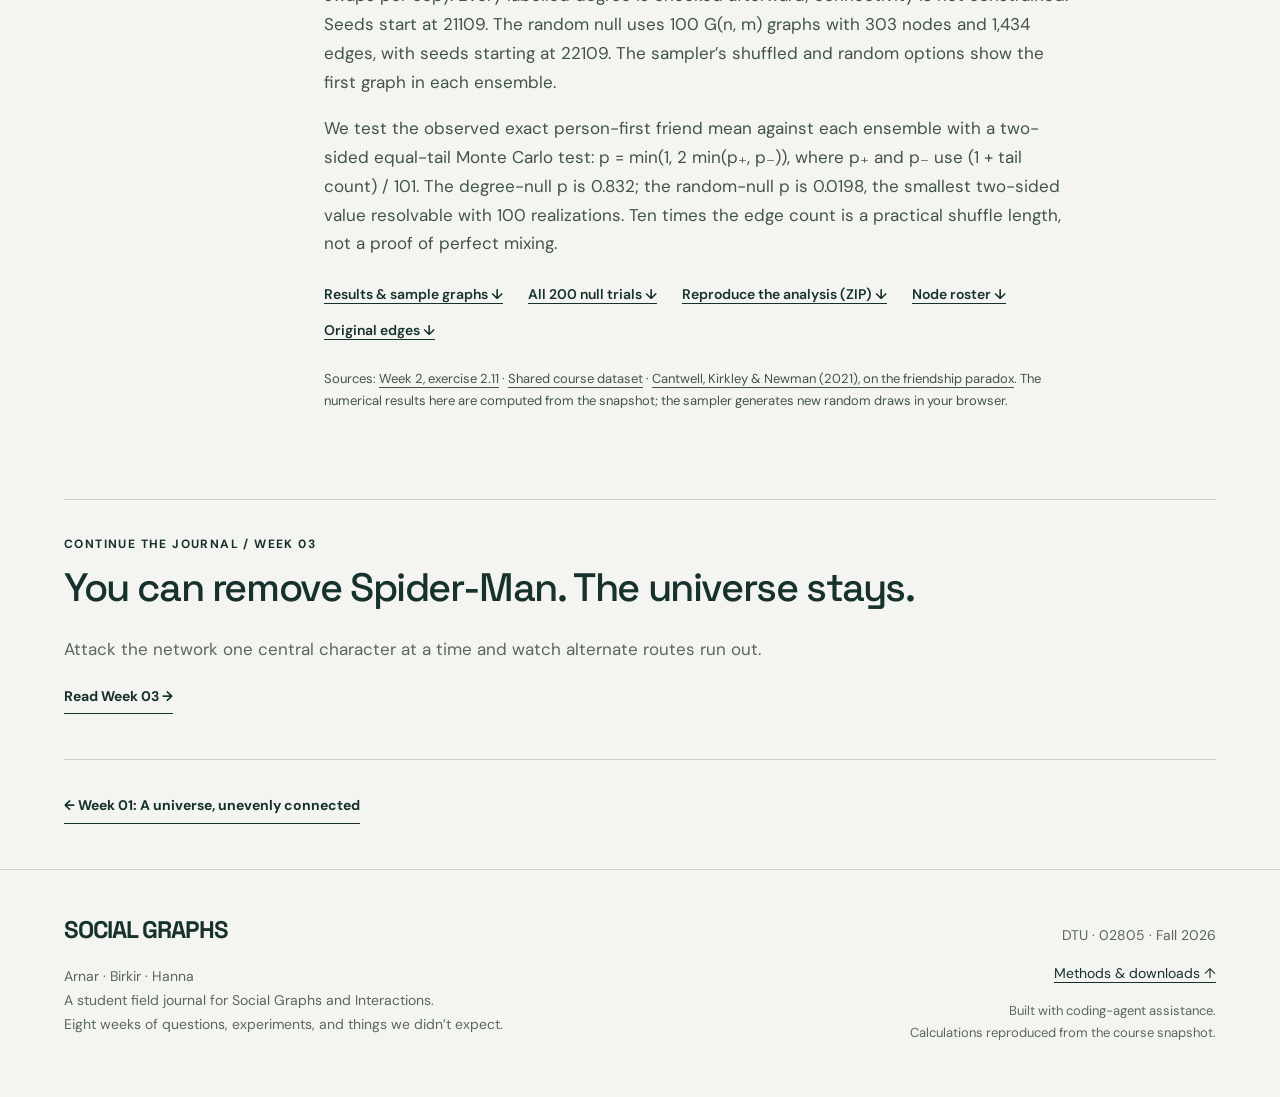
==== commit 186f9bf4: "week 7" ====
--- a/site/weeks/week2.html
+++ b/site/weeks/week2.html
@@ -17,7 +17,7 @@
 <header class="masthead">
   <a class="wordmark" href="../" aria-label="Social Graphs home"><span class="brand-icon" aria-hidden="true">⠿</span> SOCIAL<br><span class="wordmark-bottom">GRAPHS</span></a>
   <div class="masthead-caption">A field journal on networks<br>DTU · 02805 · Fall 2026</div>
-  <nav aria-label="Main navigation"><a href="../#post">Week 01</a><a href="week2.html" aria-current="page">Week 02</a><a href="week3.html">Week 03</a><a href="week4.html">Week 04</a><a href="week5.html">Week 05</a><a href="week6.html">Week 06</a><a href="#methods">Methods & data</a><a href="#about">About</a></nav>
+  <nav aria-label="Main navigation"><a href="../#post">Week 01</a><a href="week2.html" aria-current="page">Week 02</a><a href="week3.html">Week 03</a><a href="week4.html">Week 04</a><a href="week5.html">Week 05</a><a href="week6.html">Week 06</a><a href="week7.html">Week 07</a><a href="#methods">Methods & data</a><a href="#about">About</a></nav>
 </header>
 <main id="post">
   <section class="intro">
